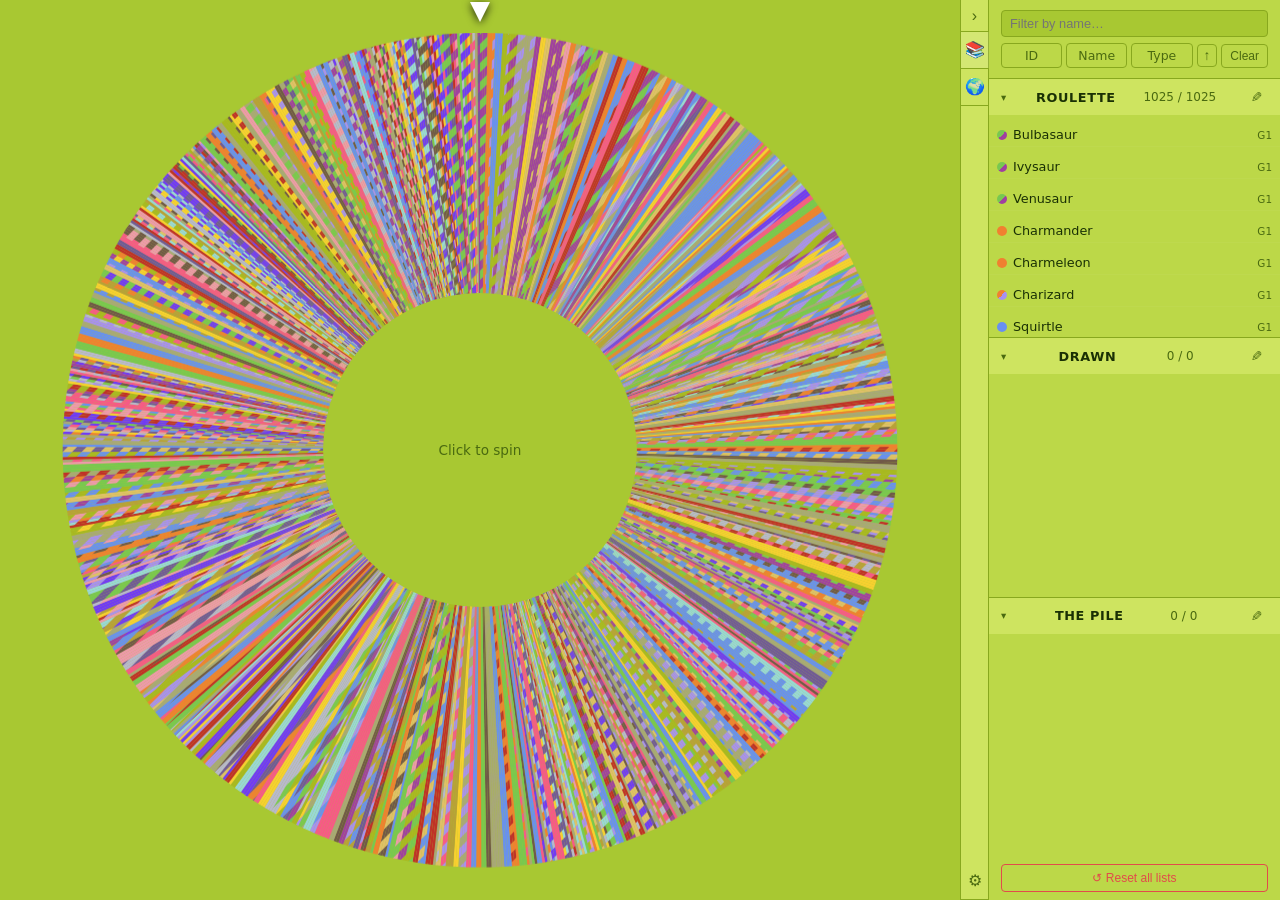
==== client/index.html @ 16318022 "online" ====
<!DOCTYPE html>
<html lang="en">
<head>
<meta charset="UTF-8">
<meta name="viewport" content="width=device-width, initial-scale=1.0">
<title>Poké Roulette</title>
<style>
*, *::before, *::after { box-sizing: border-box; margin: 0; padding: 0; }

:root {
  --sidebar-width: 320px;
  --bg: #a8c832;
  --surface: #bcd848;
  --surface2: #cee460;
  --text: #1a3004;
  --text-dim: #4a6a10;
  --border: #88a81e;
  --confirm: #27C76A;
  --return: #AAAAAA;
  --remove: #E24B4A;
}

body {
  font-family: system-ui, -apple-system, sans-serif;
  background: var(--bg);
  color: var(--text);
  display: flex;
  height: 100vh;
  overflow: hidden;
  min-width: 0;
}

/* ── MAIN AREA ── */
#main {
  flex: 1;
  display: flex;
  align-items: center;
  justify-content: center;
  position: relative;
  overflow: hidden;
}

/* ── SCREENS ── */
.screen {
  position: absolute;
  inset: 0;
  display: flex;
  flex-direction: column;
  align-items: center;
  justify-content: center;
  opacity: 0;
  pointer-events: none;
  transition: opacity 0.4s ease;
}
.screen.active {
  opacity: 1;
  pointer-events: all;
}
.screen.fast-transition {
  transition: opacity 0.25s ease;
}

/* ── ROULETTE SCREEN ── */
#roulette-screen { gap: clamp(6px, 1.5vmin, 14px); padding: 16px; }

#wheel-container {
  position: relative;
  flex: 1;
  min-height: 0;
  aspect-ratio: 1;
  max-width: 100%;
  width: auto;
  cursor: pointer;
  user-select: none;
}

#wheel-svg {
  width: 100%;
  height: 100%;
}

#wheel-center-text {
  position: absolute;
  top: 50%;
  left: 50%;
  transform: translate(-50%, -50%);
  text-align: center;
  pointer-events: none;
  width: 35%;
}

#wheel-center-text .pokemon-name {
  font-size: 1.1rem;
  font-weight: 700;
  line-height: 1.2;
  margin-bottom: 6px;
}

#wheel-center-text .spin-prompt {
  font-size: 0.85rem;
  color: var(--text-dim);
}

#pointer {
  position: absolute;
  top: -14px;
  left: 50%;
  transform: translateX(-50%);
  width: 0;
  height: 0;
  border-left: 10px solid transparent;
  border-right: 10px solid transparent;
  border-top: 20px solid #fff;
  filter: drop-shadow(0 2px 4px rgba(0,0,0,0.8));
  z-index: 10;
}

#empty-wheel-msg {
  text-align: center;
  color: var(--text-dim);
  font-size: 1rem;
  max-width: 300px;
  line-height: 1.5;
}

/* ── TYPE BADGES ── */
.card-meta {
  display: flex;
  align-items: center;
  gap: clamp(6px, 1.5vmin, 12px);
  flex-wrap: wrap;
  justify-content: center;
}

.type-badges {
  display: flex;
  gap: 6px;
  justify-content: center;
  flex-wrap: wrap;
}

.gen-label {
  font-size: clamp(0.7rem, 1.5vmin, 0.85rem);
  font-weight: 600;
  color: var(--text-dim);
  padding: 3px 10px;
  border: 1px solid var(--border);
  border-radius: 12px;
  white-space: nowrap;
  background: var(--bg);
}
.type-badge {
  padding: 3px 10px;
  border-radius: 12px;
  font-size: 0.75rem;
  font-weight: 600;
  color: #fff;
  text-shadow: 0 1px 2px rgba(0,0,0,0.4);
}

/* ── SILHOUETTE SCREEN ── */

.sprite-wrapper {
  position: relative;
  flex: 1;
  min-height: 0;
  aspect-ratio: 1;
  max-width: 100%;
  width: auto;
  display: flex;
  align-items: center;
  justify-content: center;
  border-radius: 8px;
}

.sprite-wrapper img {
  width: 100%;
  height: 100%;
  object-fit: contain;
}

.sprite-wrapper .question-mark {
  position: absolute;
  font-size: clamp(2rem, 20%, 6rem);
  font-weight: 900;
  color: rgba(255,255,255,0.15);
  pointer-events: none;
  text-shadow: 0 2px 8px rgba(0,0,0,0.5);
}

.sprite-wrapper .spinner {
  width: 48px;
  height: 48px;
  border: 4px solid var(--border);
  border-top-color: var(--text);
  border-radius: 50%;
  animation: spin 0.8s linear infinite;
}

@keyframes spin { to { transform: rotate(360deg); } }

/* hint floats inside the sprite as a subtle overlay */
#silhouette-hint {
  position: absolute;
  bottom: 8px;
  left: 0; right: 0;
  text-align: center;
  font-size: clamp(0.65rem, 1.5vmin, 0.85rem);
  color: rgba(255,255,255,0.35);
  pointer-events: none;
}

/* ghost elements occupy space without being visible */
.ghost {
  visibility: hidden;
  pointer-events: none;
  user-select: none;
}

/* ── DETAIL SCREEN ── */
/* both screens share identical layout so the sprite occupies the same space */
#silhouette-screen,
#detail-screen {
  gap: clamp(6px, 1.5vmin, 14px);
  padding: 16px;
}

#detail-name-row {
  display: flex;
  align-items: center;
  width: 100%;
}

#detail-name-row #detail-name {
  flex: 1;
  text-align: center;
}

#btn-close-detail,
#btn-bio {
  width: 28px;
  height: 28px;
  flex-shrink: 0;
  display: flex;
  align-items: center;
  justify-content: center;
  background: none;
  border: 1px solid var(--border);
  border-radius: 50%;
  color: var(--text-dim);
  font-size: 0.85rem;
  cursor: pointer;
  line-height: 1;
}
#btn-close-detail:hover,
#btn-bio:hover { color: var(--text); border-color: var(--text-dim); }
#btn-bio.active { border-color: var(--text-dim); color: var(--text); }

#detail-bio {
  display: none;
  flex-direction: column;
  gap: 6px;
  width: 100%;
  max-width: 320px;
  padding: 10px 12px;
  background: var(--surface2);
  border-radius: 8px;
  font-size: clamp(0.75rem, 1.8vmin, 0.85rem);
}
#detail-bio.visible { display: flex; }
#detail-bio .bio-row {
  display: flex;
  justify-content: space-between;
  gap: 12px;
}
#detail-bio .bio-label { color: var(--text-dim); }
#detail-bio .bio-value { font-weight: 600; text-align: right; }

#detail-dup-warning {
  font-size: 0.75rem;
  color: var(--remove);
  text-align: center;
}

/* ── DUPLICATE RESOLVER SCREEN ── */
#duplicate-screen {
  gap: clamp(6px, 1.5vmin, 14px);
  padding: 16px;
}

#dup-header {
  display: flex;
  align-items: center;
  width: 100%;
}
#dup-header #dup-title { flex: 1; text-align: center; }
#btn-close-dup {
  width: 28px; height: 28px; flex-shrink: 0;
  display: flex; align-items: center; justify-content: center;
  background: none; border: 1px solid var(--border); border-radius: 50%;
  color: var(--text-dim); font-size: 0.85rem; cursor: pointer; line-height: 1;
}
#btn-close-dup:hover { color: var(--text); border-color: var(--text-dim); }

#dup-columns {
  display: flex;
  gap: 10px;
  width: 100%;
  flex: 1;
  min-height: 0;
}

.dup-column {
  flex: 1;
  display: flex;
  flex-direction: column;
  background: var(--surface);
  border: 1px solid var(--border);
  border-radius: 8px;
  overflow: hidden;
  min-height: 0;
}

.dup-col-header {
  display: flex;
  align-items: center;
  justify-content: space-between;
  padding: 8px 10px;
  border-bottom: 1px solid var(--border);
  font-size: 0.8rem;
  font-weight: 600;
  flex-shrink: 0;
}

.dup-select-all {
  font-size: 0.7rem;
  padding: 2px 7px;
  background: none;
  border: 1px solid var(--border);
  border-radius: 4px;
  color: var(--text-dim);
  cursor: pointer;
}
.dup-select-all:hover { color: var(--text); border-color: var(--text-dim); }

.dup-col-body {
  flex: 1;
  overflow-y: auto;
  padding: 6px;
  display: flex;
  flex-direction: column;
  gap: 4px;
}

.dup-item {
  padding: 6px 8px;
  border-radius: 5px;
  border: 1px solid var(--border);
  font-size: 0.8rem;
  cursor: pointer;
  user-select: none;
  transition: opacity 0.15s;
}
.dup-item.selected { border-color: var(--confirm); background: rgba(39,199,106,0.12); }
.dup-item.dimmed { opacity: 0.3; }
.dup-col-gap {
  display: flex;
  align-items: center;
  justify-content: center;
  color: var(--text-dim);
  font-size: 0.75rem;
  font-style: italic;
  padding: 4px 0 8px;
}
.dup-group-label {
  font-size: 0.7rem;
  font-weight: 600;
  color: var(--text-dim);
  padding: 6px 2px 2px;
  border-top: 1px solid var(--border);
  margin-top: 4px;
}
.dup-group-label:first-child { border-top: none; margin-top: 0; }

.dex-entry {
  font-size: clamp(0.75rem, 1.8vmin, 0.9rem);
  color: var(--text-dim);
  text-align: center;
  font-style: italic;
  line-height: 1.5;
  padding: 0 8px;
  max-width: 360px;
}
.dex-entry.blurred {
  filter: blur(5px);
  cursor: pointer;
  user-select: none;
}

.pokemon-display-name {
  font-size: clamp(1rem, 4vmin, 2.2rem);
  font-weight: 800;
  letter-spacing: 0.02em;
  text-align: center;
  position: relative;
  z-index: 1;
}

.action-buttons {
  display: flex;
  gap: clamp(6px, 1.5vmin, 16px);
  margin-top: clamp(4px, 1vmin, 8px);
  flex-wrap: wrap;
  justify-content: center;
}

.action-btn {
  display: flex;
  align-items: center;
  gap: 6px;
  padding: clamp(6px, 1.5vmin, 12px) clamp(12px, 3vmin, 28px);
  border: none;
  border-radius: 8px;
  font-size: clamp(0.75rem, 2vmin, 1rem);
  font-weight: 600;
  cursor: pointer;
  color: #fff;
  transition: filter 0.15s, transform 0.1s;
}
.action-btn:hover { filter: brightness(1.15); transform: translateY(-1px); }
.action-btn:active { transform: translateY(0); }
.action-btn:disabled { opacity: 0.35; cursor: not-allowed; filter: none; transform: none; }
.btn-confirm { background: var(--confirm); }
.btn-return  { background: var(--return); }
.btn-remove  { background: var(--remove); }

/* ── SIDEBAR ── */
#sidebar {
  width: clamp(220px, 28vw, 320px);
  height: 100vh;
  background: var(--surface);
  border-left: 1px solid var(--border);
  display: flex;
  flex-direction: row;
  overflow: hidden;
  flex-shrink: 0;
  transition: width 0.25s ease;
}

#sidebar.collapsed { width: 28px; }

#sidebar-tabbar {
  width: 28px;
  flex-shrink: 0;
  display: flex;
  flex-direction: column;
  align-items: center;
  background: var(--surface2);
  border-right: 1px solid var(--border);
}

#sidebar-toggle {
  width: 28px;
  height: 32px;
  flex-shrink: 0;
  display: flex;
  align-items: center;
  justify-content: center;
  background: none;
  border: none;
  border-bottom: 1px solid var(--border);
  color: var(--text-dim);
  cursor: pointer;
  font-size: 1rem;
  line-height: 1;
  padding: 0;
}
#sidebar-toggle:hover { color: var(--text); background: rgba(255,255,255,0.05); }

.tab-btn {
  width: 28px;
  flex-shrink: 0;
  display: flex;
  align-items: center;
  justify-content: center;
  background: none;
  border: none;
  border-bottom: 1px solid var(--border);
  color: var(--text-dim);
  cursor: pointer;
  font-size: 1rem;
  line-height: 1;
  padding: 10px 0;
}
.tab-btn:hover { color: var(--text); background: rgba(255,255,255,0.05); }
.tab-btn.active { color: var(--text); background: rgba(255,255,255,0.12); }

#sidebar-content {
  flex: 1;
  display: flex;
  flex-direction: column;
  overflow: hidden;
  min-width: 0;
}

#view-lists {
  flex: 1;
  display: flex;
  flex-direction: column;
  overflow: hidden;
  min-width: 0;
}

#view-config {
  flex: 1;
  display: none;
  flex-direction: column;
  overflow-y: auto;
  scrollbar-width: thin;
  scrollbar-color: var(--border) transparent;
  padding: 12px;
  gap: 16px;
  min-width: 0;
}

/* ── ONLINE PANEL ── */
.online-section { display: flex; flex-direction: column; gap: 8px; }
.online-section-title { font-size: 0.75rem; font-weight: 700; letter-spacing: 0.05em; text-transform: uppercase; color: var(--text-dim); }
.online-tabs { display: flex; gap: 4px; margin-bottom: 4px; }
.online-tab { flex: 1; padding: 5px; background: var(--surface2); border: 1px solid var(--border); border-radius: 4px; color: var(--text-dim); cursor: pointer; font-size: 0.8rem; }
.online-tab.active { background: rgba(255,255,255,0.12); color: var(--text); }
.online-field { display: flex; flex-direction: column; gap: 4px; }
.online-label { font-size: 0.75rem; color: var(--text-dim); }
.online-input { width: 100%; padding: 6px 8px; background: var(--surface2); border: 1px solid var(--border); border-radius: 4px; color: var(--text); font-size: 0.85rem; }
.online-input:focus { outline: none; border-color: rgba(255,255,255,0.3); }
.online-btn { padding: 6px 10px; border-radius: 4px; border: none; cursor: pointer; font-size: 0.85rem; font-weight: 600; }
.online-btn-primary { background: var(--confirm); color: #000; }
.online-btn-primary:disabled { opacity: 0.4; cursor: not-allowed; }
.online-btn-danger { background: var(--remove); color: #fff; }
.online-btn-secondary { background: var(--surface2); color: var(--text); border: 1px solid var(--border); }
.online-error { color: var(--remove); font-size: 0.8rem; min-height: 1rem; }
.online-greeting { font-size: 0.85rem; color: var(--text-dim); }
.online-greeting b { color: var(--text); }
.online-divider { border: none; border-top: 1px solid var(--border); }
.online-room-header { display: flex; align-items: center; gap: 6px; }
.online-room-code { font-weight: 700; font-size: 0.9rem; letter-spacing: 0.05em; }
.online-conn-dot { width: 8px; height: 8px; border-radius: 50%; background: #888; flex-shrink: 0; }
.online-conn-dot.green { background: var(--confirm); }
.online-conn-dot.amber { background: #F8D030; }
.online-role-badge { font-size: 0.7rem; font-weight: 700; letter-spacing: 0.04em; text-transform: uppercase; padding: 1px 5px; border-radius: 3px; }
.role-host { background: #7038F8; color: #fff; }
.role-moderator { background: #6890F0; color: #fff; }
.role-guest { background: var(--surface2); color: var(--text-dim); border: 1px solid var(--border); }
.online-member-row { display: flex; align-items: center; gap: 6px; font-size: 0.82rem; padding: 3px 0; }
.online-member-name { flex: 1; }
.online-member-you { color: var(--text-dim); font-size: 0.75rem; }
.online-member-menu { position: relative; }
.online-member-menu-btn { padding: 1px 6px; background: var(--surface2); border: 1px solid var(--border); border-radius: 4px; color: var(--text-dim); cursor: pointer; font-size: 0.8rem; }
.online-member-menu-btn:hover { color: var(--text); }
.online-dropdown { position: absolute; right: 0; top: 100%; background: var(--surface); border: 1px solid var(--border); border-radius: 4px; z-index: 100; min-width: 110px; box-shadow: 0 4px 12px rgba(0,0,0,0.4); }
.online-dropdown-item { display: block; width: 100%; padding: 6px 10px; font-size: 0.82rem; text-align: left; background: none; border: none; color: var(--text); cursor: pointer; }
.online-dropdown-item:hover { background: rgba(255,255,255,0.08); }
.online-copy-btn { padding: 2px 6px; background: var(--surface2); border: 1px solid var(--border); border-radius: 4px; color: var(--text-dim); cursor: pointer; font-size: 0.75rem; }
.online-copy-btn:hover { color: var(--text); }
.online-link-btn { background: none; border: none; color: var(--text-dim); cursor: pointer; font-size: 0.8rem; text-decoration: underline; padding: 0; }
.online-link-btn:hover { color: var(--text); }
.online-modal-overlay { position: fixed; inset: 0; background: rgba(0,0,0,0.6); z-index: 200; display: flex; align-items: center; justify-content: center; }
.online-modal { background: var(--surface); border: 1px solid var(--border); border-radius: 8px; padding: 20px; width: 280px; display: flex; flex-direction: column; gap: 12px; }
.online-modal-title { font-weight: 700; font-size: 0.9rem; }
.online-notification { position: fixed; bottom: 16px; left: 50%; transform: translateX(-50%); background: var(--surface2); border: 1px solid var(--border); border-radius: 6px; padding: 8px 16px; font-size: 0.85rem; z-index: 300; animation: notif-fade 3s forwards; pointer-events: none; }
@keyframes notif-fade { 0%,70%{opacity:1} 100%{opacity:0} }

#room-indicator {
  flex-shrink: 0;
  display: flex;
  align-items: center;
  gap: 6px;
  padding: 5px 10px;
  background: var(--surface2);
  border-bottom: 1px solid var(--border);
  font-size: 0.78rem;
  color: var(--text-dim);
}
#room-indicator .room-ind-code { font-weight: 700; color: var(--text); letter-spacing: 0.04em; }
#room-indicator .room-ind-role { margin-left: auto; }

/* ── THEME ── */
#theme-presets { display: flex; flex-wrap: wrap; gap: 6px; margin-bottom: 10px; }
.theme-swatch {
  flex: 1 1 calc(33% - 6px);
  min-width: 55px;
  padding: 5px 4px;
  border: 2px solid var(--border);
  border-radius: 6px;
  cursor: pointer;
  font-size: 0.7rem;
  font-weight: 600;
  color: var(--text);
}
.theme-swatch:hover { filter: brightness(1.25); }
#theme-pickers { display: flex; flex-direction: column; gap: 6px; }
.color-picker-row { display: flex; align-items: center; gap: 6px; }
.color-picker-label { flex: 1; font-size: 0.78rem; color: var(--text-dim); }
.color-picker-swatch {
  width: 26px; height: 26px; flex-shrink: 0;
  border: 1px solid var(--border); border-radius: 4px;
  cursor: pointer;
}
.color-picker-hex { width: 76px; flex-shrink: 0; font-size: 0.78rem; font-family: monospace; }

/* ── CUSTOM COLOR PICKER ── */
.cp-popup {
  position: fixed; z-index: 9999;
  width: 210px;
  background: var(--surface); border: 1px solid var(--border);
  border-radius: 8px; padding: 12px;
  box-shadow: 0 6px 24px rgba(0,0,0,0.6);
  display: flex; flex-direction: column; gap: 10px;
}
.cp-preview {
  height: 28px; border-radius: 4px;
  border: 1px solid var(--border);
}
.cp-row { display: flex; flex-direction: column; gap: 3px; }
.cp-row label { font-size: 0.7rem; color: var(--text-dim); display: flex; justify-content: space-between; }
.cp-slider {
  -webkit-appearance: none; appearance: none;
  width: 100%; height: 10px; border-radius: 5px;
  outline: none; cursor: pointer; border: 1px solid var(--border);
}
.cp-slider::-webkit-slider-thumb {
  -webkit-appearance: none; width: 16px; height: 16px;
  border-radius: 50%; background: #fff;
  border: 2px solid rgba(0,0,0,0.4); cursor: pointer;
}
.cp-slider::-moz-range-thumb {
  width: 16px; height: 16px; border-radius: 50%;
  background: #fff; border: 2px solid rgba(0,0,0,0.4); cursor: pointer;
}
.cp-hex-row { display: flex; gap: 6px; align-items: center; }
.cp-hex-row input { flex: 1; font-family: monospace; font-size: 0.78rem; }

/* ── CONFIG PANEL ── */
.config-section { display: flex; flex-direction: column; gap: 8px; }

.config-section-title {
  font-size: 0.75rem;
  font-weight: 700;
  letter-spacing: 0.05em;
  text-transform: uppercase;
  color: var(--text-dim);
  padding-bottom: 6px;
  border-bottom: 1px solid var(--border);
}

.hint-row { display: flex; flex-direction: column; gap: 6px; padding: 4px 0; }
.hint-row-label { font-size: 0.88rem; font-weight: 600; }
.hint-options { display: flex; gap: 4px; }

.hint-radio-label {
  flex: 1;
  display: flex;
  align-items: center;
  justify-content: center;
  padding: 5px 6px;
  border: 1px solid var(--border);
  border-radius: 4px;
  font-size: 0.78rem;
  cursor: pointer;
  color: var(--text-dim);
}
.hint-radio-label.selected { background: var(--surface2); border-color: var(--text-dim); color: var(--text); }
.hint-radio-label { border-style: dashed; }
.hint-radio-label.default { border-style: solid; }
.hint-radio-label input { display: none; }

#gen-checkboxes { display: flex; flex-wrap: wrap; gap: 6px; }

.gen-check-label {
  display: flex;
  align-items: center;
  justify-content: center;
  padding: 4px 10px;
  border: 1px solid var(--border);
  border-radius: 4px;
  font-size: 0.8rem;
  cursor: pointer;
  color: var(--text-dim);
}
.gen-check-label.selected { background: var(--surface2); border-color: var(--text-dim); color: var(--text); }
.gen-check-label input { display: none; }

#import-export-area {
  width: 100%;
  height: 90px;
  background: var(--bg);
  border: 1px solid var(--border);
  border-radius: 4px;
  color: var(--text);
  font-size: 0.72rem;
  font-family: monospace;
  padding: 8px;
  resize: vertical;
  outline: none;
  line-height: 1.5;
}

.config-btn-row { display: flex; gap: 8px; }

.config-btn {
  flex: 1;
  padding: 6px 10px;
  border: 1px solid var(--border);
  border-radius: 4px;
  background: var(--surface2);
  color: var(--text);
  font-size: 0.78rem;
  cursor: pointer;
}
.config-btn:hover { background: rgba(255,255,255,0.08); }

/* ── HINT REVEAL BUTTON ── */
.hint-reveal-btn {
  padding: 5px 14px;
  border: 1px solid var(--border);
  border-radius: 12px;
  background: var(--surface2);
  color: var(--text-dim);
  font-size: 0.9rem;
  font-weight: 600;
  cursor: pointer;
}
.hint-reveal-btn:hover { color: var(--text); border-color: var(--text-dim); }

/* ── SILHOUETTE HINTS LARGER + ABOVE GLOW ── */
#silhouette-screen .type-badge, #detail-screen .type-badge { font-size: 0.9rem; padding: 5px 14px; }
#silhouette-screen .gen-label,  #detail-screen .gen-label  { font-size: 0.9rem; padding: 5px 14px; }

#filter-bar {
  padding: 10px 12px;
  border-bottom: 1px solid var(--border);
  display: flex;
  flex-direction: column;
  gap: 6px;
  flex-shrink: 0;
}

#filter-bar input[type="text"] {
  width: 100%;
  padding: 5px 8px;
  background: var(--bg);
  border: 1px solid var(--border);
  border-radius: 4px;
  color: var(--text);
  font-size: 0.8rem;
}

#filter-row2 {
  display: flex;
  gap: 4px;
  align-items: center;
}

.sort-radio-label {
  flex: 1;
  display: flex;
  align-items: center;
  justify-content: center;
  padding: 4px 4px;
  border: 1px solid var(--border);
  border-radius: 4px;
  font-size: 0.78rem;
  cursor: pointer;
  color: var(--text-dim);
}
.sort-radio-label.selected { background: var(--surface2); border-color: var(--text-dim); color: var(--text); }
.sort-radio-label input { display: none; }

#sort-dir {
  padding: 4px 6px;
  background: none;
  border: 1px solid var(--border);
  border-radius: 4px;
  color: var(--text-dim);
  font-size: 0.85rem;
  cursor: pointer;
  line-height: 1;
  transition: transform 0.15s;
  flex-shrink: 0;
}
#sort-dir:hover { color: var(--text); border-color: var(--text-dim); }
#sort-dir.desc { transform: scaleY(-1); }

#filter-clear {
  padding: 4px 8px;
  background: none;
  border: 1px solid var(--border);
  border-radius: 4px;
  color: var(--text-dim);
  font-size: 0.75rem;
  cursor: pointer;
  white-space: nowrap;
}
#filter-clear:hover { color: var(--text); border-color: var(--text-dim); }

.lists-container {
  flex: 1;
  display: flex;
  flex-direction: column;
  overflow: hidden;
}

.list-panel {
  flex: 1;
  display: flex;
  flex-direction: column;
  border-bottom: 1px solid var(--border);
  min-height: 0;
}
.list-panel:last-child { border-bottom: none; }

.list-header {
  padding: 8px 12px;
  display: flex;
  align-items: center;
  justify-content: space-between;
  background: var(--surface2);
  flex-shrink: 0;
  user-select: none;
  cursor: pointer;
}

.list-panel.collapsed .list-body { display: none; }
.list-panel.collapsed { flex: 0 0 auto; }
.list-panel.collapsed .list-collapse-arrow { transform: rotate(-90deg); }

.list-title {
  font-size: 0.8rem;
  font-weight: 700;
  letter-spacing: 0.05em;
  text-transform: uppercase;
}

.list-count {
  font-size: 0.75rem;
  color: var(--text-dim);
}

.edit-btn {
  background: none;
  border: none;
  color: var(--text-dim);
  cursor: pointer;
  padding: 2px 6px;
  font-size: 0.9rem;
  border-radius: 3px;
}
.edit-btn.is-pen .pen-icon { display: inline-block; transform: rotate(135deg); }
.edit-btn:hover { color: var(--text); background: rgba(255,255,255,0.05); }
.edit-btn:disabled { opacity: 0.3; cursor: not-allowed; }
.edit-btn[title] { position: relative; }

.list-collapse-arrow {
  font-size: 0.65rem;
  color: var(--text-dim);
  margin-right: 2px;
  flex-shrink: 0;
  display: inline-block;
  line-height: 1;
}

.list-body {
  flex: 1;
  overflow-y: auto;
  scrollbar-width: thin;
  scrollbar-color: var(--border) transparent;
}

.list-body::-webkit-scrollbar { width: 6px; }
.list-body::-webkit-scrollbar-track { background: transparent; }
.list-body::-webkit-scrollbar-thumb { background: var(--border); border-radius: 3px; }

.list-textarea {
  width: 100%;
  height: 100%;
  background: var(--bg);
  border: none;
  color: var(--text);
  font-size: 0.8rem;
  font-family: monospace;
  padding: 8px;
  resize: none;
  outline: none;
  line-height: 1.6;
}

/* ── LIST ENTRIES ── */
.entry-row {
  display: flex;
  align-items: center;
  gap: 6px;
  padding: 4px 8px;
  font-size: 0.8rem;
  border-bottom: 1px solid rgba(255,255,255,0.03);
  cursor: default;
}
.entry-row:hover { background: rgba(255,255,255,0.04); }
.entry-row.dragging { opacity: 0.4; }
.entry-row.drag-over { border-top: 2px solid var(--confirm); }

.entry-row[draggable="true"] { cursor: grab; }
.entry-row[draggable="true"]:active { cursor: grabbing; }

.entry-row.unknown { background: rgba(255, 200, 0, 0.12); }
.entry-row.duplicate { background: rgba(226, 75, 74, 0.15); }
.entry-row.active { background: rgba(255,255,255,0.08); }

.type-dot {
  width: 10px;
  height: 10px;
  border-radius: 50%;
  flex-shrink: 0;
  overflow: hidden;
  display: flex;
}
.type-dot.split {
  background: linear-gradient(135deg, var(--c1) 50%, var(--c2) 50%);
}

.entry-name { flex: 1; overflow: hidden; text-overflow: ellipsis; white-space: nowrap; }
.entry-gen { font-size: 0.65rem; color: var(--text-dim); flex-shrink: 0; }
.entry-error { font-size: 0.65rem; color: #ffc107; margin-left: auto; flex-shrink: 0; }
.entry-dup-error { font-size: 0.65rem; color: var(--remove); margin-left: auto; flex-shrink: 0; }

/* ── DROP ZONES ── */
.drop-zone {
  min-height: 8px;
  transition: background 0.1s;
}
.drop-zone.drag-active { background: rgba(39, 199, 106, 0.2); min-height: 20px; }

/* ── RESET BUTTON ── */
#reset-btn {
  margin: 8px 12px;
  padding: 6px 12px;
  background: none;
  border: 1px solid var(--remove);
  border-radius: 4px;
  color: var(--remove);
  font-size: 0.75rem;
  cursor: pointer;
  flex-shrink: 0;
}
#reset-btn:hover { background: rgba(226,75,74,0.1); }
#reset-btn:disabled { opacity: 0.3; cursor: not-allowed; }

/* ── REDUCED MOTION ── */
@keyframes idle-spin {
  from { transform: rotate(0deg); }
  to   { transform: rotate(360deg); }
}
#wheel-group {
  transform-box: fill-box;
  transform-origin: center;
  will-change: transform;
}
#wheel-group.idle-spinning {
  animation: idle-spin 60s linear infinite;
}

@media (prefers-reduced-motion: reduce) {
  .screen { transition: none !important; }
  .action-btn { transition: none !important; }
  #sidebar { transition: none !important; }
  * { animation-duration: 0.001ms !important; }
}
</style>
</head>
<body>

<div id="main">
  <!-- Roulette Screen -->
  <div id="roulette-screen" class="screen active">
    <div id="wheel-container">
      <div id="pointer"></div>
      <svg id="wheel-svg" viewBox="-260 -260 520 520" xmlns="http://www.w3.org/2000/svg">
        <defs id="wheel-defs"></defs>
        <g id="wheel-group"></g>
        <circle id="wheel-hole" cx="0" cy="0" r="94" fill="var(--bg)"/>
      </svg>
      <div id="wheel-center-text"></div>
    </div>
    <div id="empty-wheel-msg" style="display:none">
      No Pokémon in the roulette list.<br>Add some to get started.
    </div>
  </div>

  <!-- Silhouette Screen -->
  <div id="silhouette-screen" class="screen">
    <div id="silhouette-name-area" class="pokemon-display-name"></div>
    <div class="sprite-wrapper" id="silhouette-wrapper">
      <div class="spinner" id="silhouette-spinner"></div>
    </div>
    <div class="card-meta">
      <span id="silhouette-gen" class="gen-label"></span>
      <div id="silhouette-types" class="type-badges"></div>
    </div>
    <div id="silhouette-dex"></div>
    <div class="action-buttons">
      <button class="action-btn btn-return" id="btn-reveal-all">Reveal all</button>
    </div>
  </div>

  <!-- Detail Screen -->
  <div id="detail-screen" class="screen">
    <div id="detail-name-row">
      <button id="btn-bio" title="Biology">📖</button>
      <div id="detail-name" class="pokemon-display-name"></div>
      <button id="btn-close-detail" title="Return to roulette">✕</button>
    </div>
    <div class="sprite-wrapper" id="detail-wrapper">
      <img id="detail-img" src="" alt="">
    </div>
    <div id="detail-bio"></div>
    <div class="card-meta">
      <span id="detail-gen" class="gen-label"></span>
      <div id="detail-types" class="type-badges"></div>
    </div>
    <div id="detail-dex"></div>
    <div class="action-buttons">
      <button class="action-btn btn-remove"  id="btn-remove"  title="Move to The Pile">To The Pile!</button>
      <button class="action-btn btn-confirm" id="btn-confirm" title="Move to Drawn">Drawn!</button>
    </div>
    <div id="detail-dup-warning" style="display:none"></div>
  </div>

  <!-- Duplicate Resolver Screen -->
  <div id="duplicate-screen" class="screen">
    <div id="dup-header">
      <div style="width:28px;flex-shrink:0"></div>
      <div id="dup-title" class="pokemon-display-name"></div>
      <button id="btn-close-dup" title="Return to roulette">✕</button>
    </div>
    <div id="dup-columns">
      <div class="dup-column" id="dup-col-pool">
        <div class="dup-col-header">
          <span>Roulette</span>
          <button class="dup-select-all" data-list="pool">Select All</button>
        </div>
        <div class="dup-col-body" id="dup-body-pool"></div>
      </div>
      <div class="dup-column" id="dup-col-done">
        <div class="dup-col-header">
          <span>Drawn</span>
          <button class="dup-select-all" data-list="done">Select All</button>
        </div>
        <div class="dup-col-body" id="dup-body-done"></div>
      </div>
      <div class="dup-column" id="dup-col-todo">
        <div class="dup-col-header">
          <span>The Pile</span>
          <button class="dup-select-all" data-list="todo">Select All</button>
        </div>
        <div class="dup-col-body" id="dup-body-todo"></div>
      </div>
    </div>
    <button id="btn-resolve" class="action-btn btn-confirm">Resolve</button>
  </div>
</div>

<!-- Sidebar -->
<aside id="sidebar">
  <div id="sidebar-tabbar">
    <button id="sidebar-toggle" title="Collapse sidebar">›</button>
    <button class="tab-btn active" id="tab-lists" title="Lists">📚</button>
    <button class="tab-btn" id="tab-online" title="Online">🌍</button>
    <div style="flex:1"></div>
    <button class="tab-btn" id="tab-config" title="Config">⚙</button>
  </div>
  <div id="sidebar-content">

  <!-- Lists view -->
  <div id="view-lists">
  <div id="room-indicator" style="display:none"></div>
  <div id="filter-bar">
    <input type="text" id="filter-name" placeholder="Filter by name…">
    <div id="filter-row2">
      <label class="sort-radio-label"><input type="radio" name="sort-order" value="id"> ID</label>
      <label class="sort-radio-label"><input type="radio" name="sort-order" value="name"> Name</label>
      <label class="sort-radio-label"><input type="radio" name="sort-order" value="type"> Type</label>
      <button id="sort-dir" title="Toggle sort direction">↑</button>
      <button id="filter-clear">Clear</button>
    </div>
  </div>

  <div class="lists-container">
    <div class="list-panel" id="panel-pool" data-list="pool">
      <div class="list-header" id="header-pool">
        <span class="list-collapse-arrow">▾</span>
        <span class="list-title">Roulette</span>
        <span class="list-count" id="count-pool">0 / 0</span>
        <button class="edit-btn is-pen" id="edit-pool" title="Edit list"><span class="pen-icon">✏</span></button>
      </div>
      <div class="list-body" id="body-pool"></div>
    </div>
    <div class="list-panel" id="panel-done" data-list="done">
      <div class="list-header" id="header-done">
        <span class="list-collapse-arrow">▾</span>
        <span class="list-title">Drawn</span>
        <span class="list-count" id="count-done">0 / 0</span>
        <button class="edit-btn is-pen" id="edit-done" title="Edit list"><span class="pen-icon">✏</span></button>
      </div>
      <div class="list-body" id="body-done"></div>
    </div>
    <div class="list-panel" id="panel-todo" data-list="todo">
      <div class="list-header" id="header-todo">
        <span class="list-collapse-arrow">▾</span>
        <span class="list-title">The Pile</span>
        <span class="list-count" id="count-todo">0 / 0</span>
        <button class="edit-btn is-pen" id="edit-todo" title="Edit list"><span class="pen-icon">✏</span></button>
      </div>
      <div class="list-body" id="body-todo"></div>
    </div>
  </div>

  <button id="reset-btn">↺ Reset all lists</button>
  </div><!-- #view-lists -->

  <!-- Config view -->
  <div id="view-config">
    <div class="config-section">
      <div class="config-section-title">Hints</div>
      <div class="hint-row">
        <div class="hint-row-label">Name</div>
        <div class="hint-options">
          <label class="hint-radio-label default"><input type="radio" name="hint-name" value="hidden"> Hidden</label>
          <label class="hint-radio-label"><input type="radio" name="hint-name" value="disabled"> Disabled</label>
        </div>
      </div>
      <div class="hint-row">
        <div class="hint-row-label">Sprite</div>
        <div class="hint-options">
          <label class="hint-radio-label default"><input type="radio" name="hint-sprite" value="hidden"> Hidden</label>
          <label class="hint-radio-label"><input type="radio" name="hint-sprite" value="visible"> Visible</label>
        </div>
      </div>
      <div class="hint-row">
        <div class="hint-row-label">Types</div>
        <div class="hint-options">
          <label class="hint-radio-label"><input type="radio" name="hint-types" value="visible"> Visible</label>
          <label class="hint-radio-label default"><input type="radio" name="hint-types" value="hidden"> Hidden</label>
          <label class="hint-radio-label"><input type="radio" name="hint-types" value="disabled"> Disabled</label>
        </div>
      </div>
      <div class="hint-row">
        <div class="hint-row-label">Generation</div>
        <div class="hint-options">
          <label class="hint-radio-label"><input type="radio" name="hint-gen" value="visible"> Visible</label>
          <label class="hint-radio-label default"><input type="radio" name="hint-gen" value="hidden"> Hidden</label>
          <label class="hint-radio-label"><input type="radio" name="hint-gen" value="disabled"> Disabled</label>
        </div>
      </div>
      <div class="hint-row">
        <div class="hint-row-label">Pokédex</div>
        <div class="hint-options">
          <label class="hint-radio-label"><input type="radio" name="hint-dex" value="visible"> Visible</label>
          <label class="hint-radio-label default"><input type="radio" name="hint-dex" value="hidden"> Hidden</label>
          <label class="hint-radio-label"><input type="radio" name="hint-dex" value="disabled"> Disabled</label>
        </div>
      </div>
    </div>
    <div class="config-section">
      <div class="config-section-title">Generations</div>
      <div id="gen-checkboxes"></div>
    </div>
    <div class="config-section">
      <div class="config-section-title">Theme</div>
      <div id="theme-presets"></div>
      <div id="theme-pickers"></div>
    </div>
    <div class="config-section">
      <div class="config-section-title">Import / Export</div>
      <textarea id="import-export-area" placeholder="Paste exported data here to import…" spellcheck="false"></textarea>
      <div class="config-btn-row">
        <button class="config-btn" id="btn-export">Export</button>
        <button class="config-btn" id="btn-import">Import</button>
      </div>
    </div>
  </div><!-- #view-config -->

  <!-- Online view -->
  <div id="view-online" style="display:none;flex:1;flex-direction:column;overflow-y:auto;scrollbar-width:thin;scrollbar-color:var(--border) transparent;padding:12px;gap:12px;min-width:0;"></div>

  </div><!-- #sidebar-content -->
</aside>

<script>
'use strict';

// ── TYPE COLORS ──
const TYPE_COLORS = {
  Normal:   '#A8A878', Fire:     '#F08030', Water:    '#6890F0',
  Electric: '#F8D030', Grass:    '#78C850', Ice:      '#98D8D8',
  Fighting: '#C03028', Poison:   '#A040A0', Ground:   '#E0C068',
  Flying:   '#A890F0', Psychic:  '#F85888', Bug:      '#A8B820',
  Rock:     '#B8A038', Ghost:    '#705898', Dragon:   '#7038F8',
  Dark:     '#705848', Steel:    '#B8B8D0', Fairy:    '#EE99AC',
};

const STORAGE_KEY = 'pokeroulette_lists';
const SIDEBAR_KEY = 'pokeroulette_sidebar_collapsed';
const COLLAPSE_KEY = 'pokeroulette_panels_collapsed';
const CONFIG_KEY   = 'pokeroulette_config';
const REDUCED_MOTION = window.matchMedia('(prefers-reduced-motion: reduce)').matches;

// ── STATE ──
let allPokemon = [];           // full list from pokemon.json
let pokemonByName = new Map(); // normalized name -> pokemon obj
let lists = { pool: [], done: [], todo: [] }; // arrays of raw strings
let validatedEntries = { pool: [], done: [], todo: [] }; // [{raw, status, pokemon}]

let currentScreen = 'roulette'; // 'roulette' | 'silhouette' | 'detail' | 'duplicate'
let selectedPokemon = null;
let selectedPokemonIsDuplicate = false;
let detailOpenedFromList = false;
let duplicatePokemon = null;
let duplicateSelected = new Set(); // keys: "listName:rawIndex"
let revealState = { name: false, types: false, gen: false };
let editMode = { pool: false, done: false, todo: false };
let editModeFilteredOut = { pool: [], done: [], todo: [] };
let sidebarCollapsed = false;
let panelCollapsed = { pool: false, done: false, todo: false };
let currentTab = 'lists';
const PRESETS = [
  { label: 'Swamp',   bg: '#a8c832', surface: '#bcd848', surface2: '#cee460', text: '#1a3004', textDim: '#4a6a10', border: '#88a81e' },
  { label: 'Forest',  bg: '#0d1f0f', surface: '#122914', surface2: '#1a3d1d', text: '#e0ede0', textDim: '#7a9e7a', border: '#254d28' },
  { label: 'Ocean',   bg: '#1a1a2e', surface: '#16213e', surface2: '#0f3460', text: '#e0e0e0', textDim: '#888888', border: '#2a2a4a' },
  { label: 'Dusk',    bg: '#13101f', surface: '#1c1530', surface2: '#2e1f52', text: '#e8e0f0', textDim: '#9080b0', border: '#3a2a5a' },
  { label: 'Ember',   bg: '#1f0d0d', surface: '#2a1010', surface2: '#3d1515', text: '#f0e0e0', textDim: '#a07070', border: '#5a2020' },
  { label: 'Slate',   bg: '#111318', surface: '#181c22', surface2: '#232830', text: '#dde2e8', textDim: '#7a8592', border: '#2e3540' },
];

const DEFAULT_COLORS = PRESETS[0];

let config = {
  hints: { name: 'hidden', sprite: 'hidden', types: 'hidden', gen: 'hidden', dex: 'hidden' },
  gens: null,
  colors: { ...DEFAULT_COLORS },
};

function applyColors(c) {
  const s = document.documentElement.style;
  s.setProperty('--bg',       c.bg);
  s.setProperty('--surface',  c.surface);
  s.setProperty('--surface2', c.surface2);
  s.setProperty('--text',     c.text);
  s.setProperty('--text-dim', c.textDim);
  s.setProperty('--border',   c.border);
}

// Wheel animation
let wheelAngle = 0;       // current rotation in radians
let wheelVelocity = 0;    // rad/s
let spinState = 'idle';   // 'idle' | 'spinning' | 'settled'
let winner = null;
let animFrame = null;
let lastTimestamp = null;
let settleTimeout = null;

// ── FILTER / SORT STATE ──
let filters = { name: '' };
let sortOrder = 'none';
let sortAsc = true;
let animateNextRender = false;
const pokedexCache = new Map();
const bioCache = new Map();

// ── ONLINE / AUTH STATE ──
const API_BASE = '/api/v1';
let authToken = localStorage.getItem('pokeroulette_auth_token') || null;
let authUsername = localStorage.getItem('pokeroulette_auth_user') || null;
let currentRoom = null;
const ROOM_CODE_KEY = 'pokeroulette_room_code';
let pendingRoomCode = window.location.hash.replace(/^#/, '').trim() || null;
let sseSource = null;
let sseConnected = false;

// ── INIT ──
async function init() {
  try {
    const res = await fetch('pokemon.json');
    allPokemon = await res.json();
  } catch (e) {
    document.getElementById('main').innerHTML =
      '<p style="color:#E24B4A;text-align:center">Failed to load pokemon.json.<br>Run build-pokemon-json.js first.</p>';
    return;
  }

  // Build lookup map with normalized names
  for (const p of allPokemon) {
    pokemonByName.set(normalizeName(p.name), p);
  }

  loadSidebarState();
  loadPanelCollapseState();
  loadConfig();
  loadLists();
  validateAll();
  renderSidebar();
  buildConfigPanel();
  buildWheel();
  startIdleSpin();
  bindEvents();

  if (authToken) {
    // Hash takes priority over saved room (shared link scenario)
    const roomCode = pendingRoomCode || localStorage.getItem(ROOM_CODE_KEY);
    pendingRoomCode = null;
    if (roomCode) connectToRoom(roomCode).catch(() => setRoom(null));
  }
}

// ── PERSISTENCE ──
function loadLists() {
  const raw = localStorage.getItem(STORAGE_KEY);
  if (raw) {
    try {
      lists = JSON.parse(raw);
      lists.pool = lists.pool || [];
      lists.done = lists.done || [];
      lists.todo = lists.todo || [];
      return;
    } catch(e) {}
  }
  // First load: seed from pokemon.json
  lists = {
    pool:  allPokemon.map(p => p.name),
    done: [],
    todo: [],
  };
  saveLists();
}

function saveLists() {
  localStorage.setItem(STORAGE_KEY, JSON.stringify(lists));
  if (currentRoom) {
    apiRequest('PUT', `/rooms/${currentRoom.code}/lists`, { lists });
  }
}

// ── SIDEBAR COLLAPSE ──
function loadSidebarState() {
  sidebarCollapsed = localStorage.getItem(SIDEBAR_KEY) === 'true';
  applySidebarState();
}

function applySidebarState() {
  const sidebar = document.getElementById('sidebar');
  const btn = document.getElementById('sidebar-toggle');
  if (sidebarCollapsed) {
    sidebar.classList.add('collapsed');
    btn.textContent = '‹';
    btn.title = 'Expand sidebar';
  } else {
    sidebar.classList.remove('collapsed');
    btn.textContent = '›';
    btn.title = 'Collapse sidebar';
  }
}

function toggleSidebar() {
  sidebarCollapsed = !sidebarCollapsed;
  localStorage.setItem(SIDEBAR_KEY, sidebarCollapsed);
  applySidebarState();
}

// ── PANEL COLLAPSE ──
function loadPanelCollapseState() {
  try {
    const raw = localStorage.getItem(COLLAPSE_KEY);
    if (raw) Object.assign(panelCollapsed, JSON.parse(raw));
  } catch(e) {}
  for (const listName of ['pool', 'done', 'todo']) {
    applyPanelCollapse(listName);
  }
}

function applyPanelCollapse(listName) {
  document.getElementById(`panel-${listName}`)
    .classList.toggle('collapsed', panelCollapsed[listName]);
}

function togglePanelCollapse(listName) {
  if (editMode[listName]) return;
  panelCollapsed[listName] = !panelCollapsed[listName];
  applyPanelCollapse(listName);
  localStorage.setItem(COLLAPSE_KEY, JSON.stringify(panelCollapsed));
}

// ── CONFIG ──
function loadConfig() {
  try {
    const raw = localStorage.getItem(CONFIG_KEY);
    if (raw) {
      const saved = JSON.parse(raw);
      if (saved.hints)  config.hints  = { ...config.hints, ...saved.hints };
      if (saved.gens !== undefined) config.gens = saved.gens;
      if (saved.colors) config.colors = { ...DEFAULT_COLORS, ...saved.colors };
    }
  } catch(e) {}
  applyColors(config.colors);
}

function saveConfig() {
  localStorage.setItem(CONFIG_KEY, JSON.stringify(config));
}

function buildConfigPanel() {
  const allGens = [...new Set(allPokemon.map(p => p.gen))].sort((a, b) => a - b);

  if (config.gens === null) {
    config.gens = allGens;
    saveConfig();
  }

  // Gen checkboxes
  const container = document.getElementById('gen-checkboxes');
  container.innerHTML = '';
  for (const gen of allGens) {
    const label = document.createElement('label');
    label.className = 'gen-check-label' + (config.gens.includes(gen) ? ' selected' : '');
    const cb = document.createElement('input');
    cb.type = 'checkbox';
    cb.value = gen;
    cb.checked = config.gens.includes(gen);
    cb.addEventListener('change', () => {
      if (cb.checked) {
        if (!config.gens.includes(gen)) config.gens.push(gen);
      } else {
        config.gens = config.gens.filter(g => g !== gen);
      }
      label.classList.toggle('selected', cb.checked);
      saveConfig();
    });
    label.appendChild(cb);
    label.appendChild(document.createTextNode(`Gen ${gen}`));
    container.appendChild(label);
  }

  // Hint radio selected states
  for (const key of ['name', 'sprite', 'types', 'gen', 'dex']) {
    document.querySelectorAll(`input[name="hint-${key}"]`).forEach(radio => {
      const isSelected = radio.value === config.hints[key];
      radio.checked = isSelected;
      radio.closest('.hint-radio-label').classList.toggle('selected', isSelected);
    });
  }

  // Theme presets
  const presetsEl = document.getElementById('theme-presets');
  presetsEl.innerHTML = '';
  for (const p of PRESETS) {
    const btn = document.createElement('button');
    btn.className = 'theme-swatch';
    btn.title = p.label;
    btn.style.background = `linear-gradient(135deg, ${p.surface2} 50%, ${p.bg} 50%)`;
    btn.style.borderColor = p.border;
    btn.textContent = p.label;
    btn.addEventListener('click', () => {
      config.colors = { ...p };
      saveConfig();
      applyColors(config.colors);
      buildConfigPanel();
    });
    presetsEl.appendChild(btn);
  }

  // Color pickers
  const COLOR_FIELDS = [
    { key: 'bg',       label: 'Background' },
    { key: 'surface',  label: 'Surface' },
    { key: 'surface2', label: 'Surface 2' },
    { key: 'text',     label: 'Text' },
    { key: 'textDim',  label: 'Text dim' },
    { key: 'border',   label: 'Border' },
  ];
  const pickersEl = document.getElementById('theme-pickers');
  pickersEl.innerHTML = '';
  for (const { key, label } of COLOR_FIELDS) {
    const row = document.createElement('div');
    row.className = 'color-picker-row';

    const lbl = document.createElement('span');
    lbl.className = 'color-picker-label';
    lbl.textContent = label;

    const swatch = document.createElement('button');
    swatch.className = 'color-picker-swatch';
    swatch.style.background = config.colors[key];
    swatch.title = 'Pick colour';

    const hex = document.createElement('input');
    hex.type = 'text';
    hex.className = 'color-picker-hex online-input';
    hex.value = config.colors[key];
    hex.maxLength = 7;
    hex.spellcheck = false;

    const update = (val) => {
      config.colors[key] = val;
      swatch.style.background = val;
      hex.value = val;
      saveConfig();
      applyColors(config.colors);
    };

    swatch.addEventListener('click', (e) => {
      e.stopPropagation();
      openColorPicker(swatch, config.colors[key], update);
    });
    hex.addEventListener('input', () => {
      const v = hex.value.trim();
      if (/^#[0-9a-fA-F]{6}$/.test(v)) update(v);
    });
    hex.addEventListener('blur', () => { hex.value = config.colors[key]; });

    row.append(lbl, swatch, hex);
    pickersEl.appendChild(row);
  }
}

function switchTab(name) {
  currentTab = name;
  document.getElementById('view-lists').style.display = name === 'lists' ? 'flex' : 'none';
  document.getElementById('view-config').style.display = name === 'config' ? 'flex' : 'none';
  document.getElementById('view-online').style.display = name === 'online' ? 'flex' : 'none';
  document.getElementById('tab-lists').classList.toggle('active', name === 'lists');
  document.getElementById('tab-config').classList.toggle('active', name === 'config');
  document.getElementById('tab-online').classList.toggle('active', name === 'online');
  if (name === 'online') renderOnlineView();
  if (sidebarCollapsed) {
    sidebarCollapsed = false;
    localStorage.setItem(SIDEBAR_KEY, false);
    applySidebarState();
  }
}

function exportData() {
  const idLists = {};
  for (const ln of ['pool', 'done', 'todo']) {
    idLists[ln] = validatedEntries[ln]
      .filter(e => e.status === 'valid')
      .map(e => e.pokemon.id);
  }
  return btoa(JSON.stringify({ version: 3, lists: idLists, config }));
}

function importData(str) {
  try {
    const data = JSON.parse(atob(str.trim()));
    if (data.lists) {
      for (const ln of ['pool', 'done', 'todo']) {
        lists[ln] = (data.lists[ln] || [])
          .map(id => allPokemon.find(p => p.id === id)?.name)
          .filter(Boolean);
      }
      saveLists();
    }
    if (data.config) {
      if (data.config.hints) config.hints = { ...config.hints, ...data.config.hints };
      if (data.config.gens)  config.gens  = data.config.gens;
      saveConfig();
    }
    validateAll();
    renderSidebar();
    buildConfigPanel();
    buildWheel();
    return true;
  } catch(e) { return false; }
}

// ── NAME NORMALIZATION ──
function normalizeName(s) {
  return s.toLowerCase()
    .replace(/♀/g, 'f')
    .replace(/♂/g, 'm')
    .replace(/[-'.]/g, '')
    .replace(/\s+/g, ' ')
    .trim();
}

function matchPokemon(raw) {
  const n = normalizeName(raw);
  return pokemonByName.get(n) || null;
}

// ── VALIDATION ──
function validateAll() {
  // First pass: resolve each raw to a pokemon
  const allResolved = {};
  for (const listName of ['pool', 'done', 'todo']) {
    allResolved[listName] = lists[listName].map(raw => ({
      raw,
      pokemon: matchPokemon(raw),
    }));
  }

  // Find duplicates across all lists
  const seenNames = new Map(); // normalized -> [{listName, idx}]
  for (const listName of ['pool', 'done', 'todo']) {
    for (let i = 0; i < allResolved[listName].length; i++) {
      const { pokemon } = allResolved[listName][i];
      if (!pokemon) continue;
      const key = pokemon.id;
      if (!seenNames.has(key)) seenNames.set(key, []);
      seenNames.get(key).push({ listName, idx: i });
    }
  }

  const duplicateKeys = new Set();
  for (const [key, locs] of seenNames) {
    if (locs.length > 1) duplicateKeys.add(key);
  }

  // Second pass: assign status
  for (const listName of ['pool', 'done', 'todo']) {
    validatedEntries[listName] = allResolved[listName].map(({ raw, pokemon }) => {
      let status;
      if (!pokemon) {
        status = 'unknown';
      } else if (duplicateKeys.has(pokemon.id)) {
        status = 'duplicate';
      } else {
        status = 'valid';
      }
      return { raw, status, pokemon };
    });
    // Sort: invalid first, then valid (preserve order within each group)
    validatedEntries[listName].sort((a, b) => {
      const rankA = a.status === 'valid' ? 1 : 0;
      const rankB = b.status === 'valid' ? 1 : 0;
      return rankA - rankB;
    });
  }
}

function getValidPool() {
  return validatedEntries.pool.filter(e => e.status === 'valid' || e.status === 'duplicate').map(e => e.pokemon);
}

// ── WHEEL BUILDING ──
function buildWheel() {
  const valid = getValidPool();
  const group = document.getElementById('wheel-group');
  const defs = document.getElementById('wheel-defs');
  const centerText = document.getElementById('wheel-center-text');
  const emptyMsg = document.getElementById('empty-wheel-msg');
  const container = document.getElementById('wheel-container');

  group.innerHTML = '';
  defs.innerHTML = '';

  if (valid.length === 0) {
    container.style.display = 'none';
    emptyMsg.style.display = 'block';
    return;
  }
  container.style.display = 'block';
  emptyMsg.style.display = 'none';

  const R = 250;
  const anglePerSlice = (2 * Math.PI) / valid.length;

  // Create stripe patterns for dual-type pokemon
  const patternCache = new Map();

  for (let i = 0; i < valid.length; i++) {
    const p = valid[i];
    const startAngle = i * anglePerSlice - Math.PI / 2;
    const endAngle = startAngle + anglePerSlice;

    const c1 = TYPE_COLORS[p.type1] || '#888';
    const c2 = p.type2 ? (TYPE_COLORS[p.type2] || '#888') : null;

    let fill;
    if (!c2) {
      fill = c1;
    } else {
      const patKey = `${c1}_${c2}`;
      if (!patternCache.has(patKey)) {
        const pid = `pat_${patternCache.size}`;
        const pat = document.createElementNS('http://www.w3.org/2000/svg', 'pattern');
        pat.setAttribute('id', pid);
        pat.setAttribute('patternUnits', 'userSpaceOnUse');
        pat.setAttribute('width', '8');
        pat.setAttribute('height', '8');
        pat.setAttribute('patternTransform', 'rotate(45)');
        pat.innerHTML = `
          <rect width="8" height="8" fill="${c1}"/>
          <rect width="4" height="8" fill="${c2}"/>
        `;
        defs.appendChild(pat);
        patternCache.set(patKey, pid);
      }
      fill = `url(#${patternCache.get(patKey)})`;
    }

    let el;
    if (valid.length === 1) {
      el = document.createElementNS('http://www.w3.org/2000/svg', 'circle');
      el.setAttribute('cx', 0);
      el.setAttribute('cy', 0);
      el.setAttribute('r', R);
    } else {
      const x1 = Math.cos(startAngle) * R;
      const y1 = Math.sin(startAngle) * R;
      const x2 = Math.cos(endAngle) * R;
      const y2 = Math.sin(endAngle) * R;
      const largeArc = anglePerSlice > Math.PI ? 1 : 0;
      el = document.createElementNS('http://www.w3.org/2000/svg', 'path');
      el.setAttribute('d', `M 0 0 L ${x1} ${y1} A ${R} ${R} 0 ${largeArc} 1 ${x2} ${y2} Z`);
    }
    el.setAttribute('fill', fill);
    el.setAttribute('data-index', i);
    group.appendChild(el);
  }

  updateCenterText();
}

function updateCenterText() {
  const centerText = document.getElementById('wheel-center-text');
  if (spinState === 'idle') {
    centerText.innerHTML = '<div class="spin-prompt">Click to spin</div>';
  } else if (spinState === 'settled') {
    centerText.innerHTML = '';
  } else {
    centerText.innerHTML = '';
  }
}

function applyWheelRotation() {
  const deg = wheelAngle * 180 / Math.PI;
  document.getElementById('wheel-group').style.transform = `rotate(${deg}deg)`;
}

// ── IDLE SPIN ──
function startIdleSpin() {
  if (REDUCED_MOTION) return;
  if (spinState !== 'idle') return;
  stopAnimation();
  document.getElementById('wheel-group').classList.add('idle-spinning');
}

function stopAnimation() {
  if (animFrame) {
    cancelAnimationFrame(animFrame);
    animFrame = null;
  }
  document.getElementById('wheel-group').classList.remove('idle-spinning');
}

function animLoop(ts) {
  if (!lastTimestamp) lastTimestamp = ts;
  const dt = Math.min((ts - lastTimestamp) / 1000, 0.1);
  lastTimestamp = ts;

  if (spinState === 'idle') {
    wheelAngle += wheelVelocity * dt;
    applyWheelRotation();
    animFrame = requestAnimationFrame(animLoop);
  } else if (spinState === 'spinning') {
    // Cubic ease-out friction
    const friction = 0.98;
    wheelVelocity *= Math.pow(friction, dt * 60);
    wheelAngle += wheelVelocity * dt;
    applyWheelRotation();

    if (wheelVelocity < 0.05) {
      settleWheel();
    } else {
      animFrame = requestAnimationFrame(animLoop);
    }
  }
}

function readPointerWinner() {
  const valid = getValidPool();
  if (valid.length === 0) return null;
  const anglePerSlice = (2 * Math.PI) / valid.length;
  // Pointer is at 12 o'clock. In unrotated wheel space, that maps to angle (-wheelAngle).
  // Segments start at -PI/2, so compute offset from -PI/2:
  const relAngle = ((-wheelAngle % (2 * Math.PI)) + 2 * Math.PI) % (2 * Math.PI);
  const idx = Math.floor(relAngle / anglePerSlice) % valid.length;
  return valid[idx];
}

function settleWheel() {
  stopAnimation();
  winner = readPointerWinner();
  if (!winner) return;

  spinState = 'settled';
  updateCenterText();

  settleTimeout = setTimeout(() => {
    showSilhouette(winner);
  }, 600);
}

// ── SPIN ACTIVATION ──
function activateSpin() {
  const valid = getValidPool();
  if (valid.length === 0) return;

  if (spinState === 'idle') {
    winner = null;
    spinState = 'spinning';
    wheelVelocity = 15 + Math.random() * 5; // fast initial snap
    updateCenterText();
    // Snapshot angle from CSS animation before removing it
    const group = document.getElementById('wheel-group');
    if (group.classList.contains('idle-spinning')) {
      const m = new DOMMatrix(getComputedStyle(group).transform);
      wheelAngle = Math.atan2(m.b, m.a);
      group.classList.remove('idle-spinning');
      group.style.transform = `rotate(${wheelAngle * 180 / Math.PI}deg)`;
    }
    if (!animFrame) {
      lastTimestamp = null;
      animFrame = requestAnimationFrame(animLoop);
    }
  } else if (spinState === 'spinning') {
    // Add velocity scaling with current speed
    const boost = 2 + wheelVelocity * 0.3;
    wheelVelocity += boost;
  }
  // no-op if settled
}

// ── SCREEN TRANSITIONS ──
function showScreen(name) {
  const screens = document.querySelectorAll('.screen');
  screens.forEach(s => { s.classList.remove('active'); });

  const target = document.getElementById(`${name}-screen`);
  if (name === 'detail') {
    target.classList.add('fast-transition');
  } else {
    target.classList.remove('fast-transition');
  }
  target.classList.add('active');
  currentScreen = name;
  updateEditLock();
}

function updateEditLock() {
  const locked = currentScreen !== 'roulette';
  const tooltip = locked ? 'Return to roulette to edit lists' : 'Edit list';
  for (const name of ['pool', 'done', 'todo']) {
    const btn = document.getElementById(`edit-${name}`);
    btn.disabled = locked;
    btn.title = tooltip;
  }
  document.getElementById('reset-btn').disabled = locked;
}

function applyDexText(el, p, redact) {
  const raw = pokedexCache.get(p.id);
  if (!raw) return;
  el.textContent = redact
    ? raw.replace(new RegExp(p.name, 'gi'), '█'.repeat(p.name.length))
    : raw;
}

async function fetchDexEntry(p, el, redact = false) {
  if (pokedexCache.has(p.id)) {
    applyDexText(el, p, redact);
    return;
  }
  el.textContent = '…';
  try {
    const res = await fetch(`https://pokeapi.co/api/v2/pokemon-species/${p.id}/`);
    const data = await res.json();
    const entry = data.flavor_text_entries.find(e => e.language.name === 'en');
    const text = entry ? entry.flavor_text.replace(/\f/g, ' ').replace(/\u00ad/g, '') : 'No entry found.';
    pokedexCache.set(p.id, text);
    if (selectedPokemon?.id === p.id) applyDexText(el, p, redact);
  } catch {
    el.textContent = 'Failed to load Pokédex entry.';
  }
}

async function fetchBio(p, el) {
  if (bioCache.has(p.id)) {
    renderBio(el, bioCache.get(p.id));
    return;
  }
  el.innerHTML = '<span style="color:var(--text-dim);font-style:italic">…</span>';
  try {
    const [speciesRes, pokemonRes] = await Promise.all([
      fetch(`https://pokeapi.co/api/v2/pokemon-species/${p.id}/`),
      fetch(`https://pokeapi.co/api/v2/pokemon/${p.id}/`),
    ]);
    const [species, pokemon] = await Promise.all([speciesRes.json(), pokemonRes.json()]);
    const genus = species.genera.find(g => g.language.name === 'en')?.genus ?? '—';
    const height = (pokemon.height / 10).toFixed(1) + ' m';
    const weight = (pokemon.weight / 10).toFixed(1) + ' kg';
    const abilities = pokemon.abilities
      .sort((a, b) => a.slot - b.slot)
      .map(a => a.ability.name.replace(/-/g, ' ').replace(/\b\w/g, c => c.toUpperCase())
        + (a.is_hidden ? ' (hidden)' : ''))
      .join(', ');
    const data = { genus, height, weight, abilities };
    bioCache.set(p.id, data);
    if (selectedPokemon?.id === p.id) renderBio(el, data);
  } catch {
    el.innerHTML = '<span style="color:var(--text-dim);font-style:italic">Failed to load.</span>';
  }
}

function renderBio(el, data) {
  el.innerHTML = '';
  for (const [label, value] of [['Category', data.genus], ['Height', data.height], ['Weight', data.weight], ['Abilities', data.abilities]]) {
    const row = document.createElement('div');
    row.className = 'bio-row';
    row.innerHTML = `<span class="bio-label">${label}</span><span class="bio-value">${value}</span>`;
    el.appendChild(row);
  }
}

function revealNextHint() {
  const p = selectedPokemon;
  const order = ['gen', 'types', 'dex', 'sprite', 'name'];
  for (const key of order) {
    if (revealState[key]) continue; // already revealed or not a prerequisite
    if (key === 'gen') {
      const genEl = document.getElementById('silhouette-gen');
      genEl.style.cssText = '';
      genEl.textContent = `Gen ${p.gen}`;
      revealState.gen = true;
    } else if (key === 'types') {
      const typesEl = document.getElementById('silhouette-types');
      typesEl.innerHTML = '';
      const b1 = document.createElement('span');
      b1.className = 'type-badge';
      b1.style.background = TYPE_COLORS[p.type1] || '#888';
      b1.textContent = p.type1;
      typesEl.appendChild(b1);
      if (p.type2) {
        const b2 = document.createElement('span');
        b2.className = 'type-badge';
        b2.style.background = TYPE_COLORS[p.type2] || '#888';
        b2.textContent = p.type2;
        typesEl.appendChild(b2);
      }
      revealState.types = true;
    } else if (key === 'dex') {
      const dexEl = document.getElementById('silhouette-dex');
      dexEl.classList.remove('blurred');
      dexEl.onclick = null;
      if (!pokedexCache.has(p.id)) fetchDexEntry(p, dexEl, false);
      else applyDexText(dexEl, p, false);
      revealState.dex = true;
    } else if (key === 'sprite') {
      const wrapper = document.getElementById('silhouette-wrapper');
      const img = wrapper.querySelector('img');
      if (img) img.style.filter = '';
      wrapper.querySelector('.question-mark')?.remove();
      wrapper.style.cursor = '';
      wrapper.onclick = null;
      revealState.sprite = true;
    } else if (key === 'name') {
      const nameArea = document.getElementById('silhouette-name-area');
      nameArea.innerHTML = '';
      nameArea.textContent = p.name;
      const dexEl = document.getElementById('silhouette-dex');
      if (pokedexCache.has(p.id)) applyDexText(dexEl, p, false);
      revealState.name = true;
    }
    checkAllRevealed();
    return;
  }
  // All hints revealed — nothing left to do
}

function checkAllRevealed() {
  if (revealState.name && revealState.sprite && revealState.types && revealState.gen && revealState.dex) showDetail();
}

function showSilhouette(p) {
  selectedPokemon = p;
  selectedPokemonIsDuplicate = false;
  detailOpenedFromList = false;

  revealState = {
    name:   config.hints.name   === 'hidden' ? false : true,
    sprite: config.hints.sprite === 'hidden' ? false : true,
    types:  config.hints.types  !== 'hidden',
    gen:    config.hints.gen    !== 'hidden',
    dex:    config.hints.dex    !== 'hidden',
  };

  // Name area
  const nameArea = document.getElementById('silhouette-name-area');
  nameArea.innerHTML = '';
  if (config.hints.name === 'hidden') {
    const nameBtn = document.createElement('button');
    nameBtn.className = 'hint-reveal-btn';
    nameBtn.textContent = 'Reveal name';
    nameBtn.onclick = () => {
      revealState.name = true;
      nameArea.textContent = p.name;
      const dexEl = document.getElementById('silhouette-dex');
      if (pokedexCache.has(p.id)) applyDexText(dexEl, p, false);
      checkAllRevealed();
    };
    nameArea.appendChild(nameBtn);
  }
  // disabled → nameArea stays empty, not a prerequisite

  // Type badges
  const typesEl = document.getElementById('silhouette-types');
  typesEl.innerHTML = '';
  if (config.hints.types === 'disabled') {
    typesEl.style.display = 'none';
  } else {
    typesEl.style.display = '';
    const renderTypeBadges = () => {
      typesEl.innerHTML = '';
      const b1 = document.createElement('span');
      b1.className = 'type-badge';
      b1.style.background = TYPE_COLORS[p.type1] || '#888';
      b1.textContent = p.type1;
      typesEl.appendChild(b1);
      if (p.type2) {
        const b2 = document.createElement('span');
        b2.className = 'type-badge';
        b2.style.background = TYPE_COLORS[p.type2] || '#888';
        b2.textContent = p.type2;
        typesEl.appendChild(b2);
      }
    };
    if (config.hints.types === 'hidden') {
      const btn = document.createElement('button');
      btn.className = 'hint-reveal-btn';
      btn.textContent = 'Reveal types';
      btn.onclick = () => { revealState.types = true; renderTypeBadges(); checkAllRevealed(); };
      typesEl.appendChild(btn);
    } else {
      renderTypeBadges();
    }
  }

  // Gen label
  const genEl = document.getElementById('silhouette-gen');
  genEl.innerHTML = '';
  if (config.hints.gen === 'disabled') {
    genEl.style.cssText = 'display:none';
  } else {
    const renderGen = () => {
      genEl.style.cssText = '';
      genEl.textContent = `Gen ${p.gen}`;
    };
    if (config.hints.gen === 'hidden') {
      genEl.style.cssText = 'border:none;padding:0;background:none';
      const btn = document.createElement('button');
      btn.className = 'hint-reveal-btn';
      btn.textContent = 'Reveal gen';
      btn.onclick = () => { revealState.gen = true; renderGen(); checkAllRevealed(); };
      genEl.appendChild(btn);
    } else {
      renderGen();
    }
  }

  // Pokédex entry
  const dexEl = document.getElementById('silhouette-dex');
  dexEl.innerHTML = '';
  dexEl.className = '';
  if (config.hints.dex === 'disabled') {
    dexEl.style.display = 'none';
  } else {
    dexEl.style.display = '';
    dexEl.className = 'dex-entry';
    const nameHidden = config.hints.name === 'hidden';
    if (config.hints.dex === 'hidden') {
      dexEl.classList.add('blurred');
      fetchDexEntry(p, dexEl, nameHidden);
      dexEl.onclick = () => {
        dexEl.classList.remove('blurred');
        dexEl.onclick = null;
        revealState.dex = true;
        checkAllRevealed();
      };
    } else {
      fetchDexEntry(p, dexEl, nameHidden);
    }
  }

  const wrapper = document.getElementById('silhouette-wrapper');
  wrapper.innerHTML = '';
  wrapper.onclick = null;
  wrapper.style.cursor = '';

  const spinner = document.createElement('div');
  spinner.className = 'spinner';
  spinner.id = 'silhouette-spinner';
  wrapper.appendChild(spinner);

  const img = document.createElement('img');
  img.src = p.spriteUrl;
  img.alt = '?';
  const spriteHidden = config.hints.sprite === 'hidden';
  img.style.cssText = `${spriteHidden ? 'filter:brightness(0);' : ''} position:absolute; inset:0; width:100%; height:100%; object-fit:contain;`;

  if (spriteHidden) {
    wrapper.style.cursor = 'pointer';
    wrapper.onclick = () => {
      img.style.filter = '';
      wrapper.querySelector('.question-mark')?.remove();
      wrapper.style.cursor = '';
      wrapper.onclick = null;
      revealState.sprite = true;
      checkAllRevealed();
    };
  }

  img.onload = () => {
    document.getElementById('silhouette-spinner')?.remove();
    wrapper.appendChild(img);
    if (spriteHidden) {
      const qm = document.createElement('div');
      qm.className = 'question-mark';
      qm.textContent = '?';
      wrapper.appendChild(qm);
    }
  };
  img.onerror = () => {
    document.getElementById('silhouette-spinner')?.remove();
    const fallback = document.createElement('div');
    fallback.textContent = p.name;
    fallback.style.cssText = 'font-size:1.5rem; font-weight:700;';
    wrapper.appendChild(fallback);
  };

  showScreen('silhouette');
}

function refreshSilhouetteHints() {
  if (!selectedPokemon || currentScreen !== 'silhouette') return;
  showSilhouette(selectedPokemon);
}

function showDetail() {
  const p = selectedPokemon;
  document.getElementById('detail-name').textContent = p.name;
  document.getElementById('btn-confirm').style.display = detailOpenedFromList ? '' : 'none';
  const isGuest = currentRoom && currentRoom.role === 'guest';
  document.getElementById('btn-confirm').disabled = isGuest;
  document.getElementById('btn-remove').disabled = isGuest;
  document.getElementById('btn-confirm').title = isGuest ? 'Guests cannot edit lists' : 'Move to Drawn';
  document.getElementById('btn-remove').title = isGuest ? 'Guests cannot edit lists' : 'Move to The Pile';

  const img = document.getElementById('detail-img');
  img.src = p.spriteUrl;
  img.alt = p.name;
  img.style.filter = '';

  const c1 = TYPE_COLORS[p.type1] || '#888';
  const c2 = p.type2 ? (TYPE_COLORS[p.type2] || '#888') : null;

  const typesEl = document.getElementById('detail-types');
  typesEl.innerHTML = '';
  const b1 = document.createElement('span');
  b1.className = 'type-badge';
  b1.style.background = c1;
  b1.textContent = p.type1;
  typesEl.appendChild(b1);
  if (p.type2) {
    const b2 = document.createElement('span');
    b2.className = 'type-badge';
    b2.style.background = c2;
    b2.textContent = p.type2;
    typesEl.appendChild(b2);
  }

  document.getElementById('detail-gen').textContent = `Gen ${p.gen}`;

  const detailDexEl = document.getElementById('detail-dex');
  detailDexEl.className = 'dex-entry';
  fetchDexEntry(p, detailDexEl);

  const bioEl = document.getElementById('detail-bio');
  bioEl.classList.remove('visible');
  bioEl.innerHTML = '';
  document.getElementById('btn-bio').classList.remove('active');

  const dupWarning = document.getElementById('detail-dup-warning');
  if (selectedPokemonIsDuplicate) {
    const listNames = { pool: 'Roulette', done: 'Drawn', todo: 'The Pile' };
    const found = Object.entries(listNames)
      .filter(([key]) => lists[key].some(raw => matchPokemon(raw)?.id === p.id))
      .map(([, label]) => label);
    const last = found.pop();
    dupWarning.textContent = '⚠ Duplicate in ' + (found.length ? found.join(', ') + ' and ' + last : last);
    dupWarning.style.display = '';
  } else {
    dupWarning.style.display = 'none';
  }

  showScreen('detail');
}

function getAllDuplicatePokemon() {
  const inLists = new Map(); // pokemonId -> Set of listNames
  for (const ln of ['pool', 'done', 'todo']) {
    for (const raw of lists[ln]) {
      const p = matchPokemon(raw);
      if (!p) continue;
      if (!inLists.has(p.id)) inLists.set(p.id, new Set());
      inLists.get(p.id).add(ln);
    }
  }
  return [...inLists.entries()]
    .filter(([, set]) => set.size > 1)
    .map(([id]) => allPokemon.find(p => p.id === id))
    .filter(Boolean);
}

function showDuplicateResolver() {
  duplicatePokemon = null;
  duplicateSelected = new Set();
  const dups = getAllDuplicatePokemon();
  document.getElementById('dup-title').textContent =
    dups.length === 1 ? dups[0].name : `${dups.length} duplicates`;
  renderDuplicateResolver();
  showScreen('duplicate');
}

function renderDuplicateResolver() {
  const dupPokemon = getAllDuplicatePokemon();

  for (const ln of ['pool', 'done', 'todo']) {
    const body = document.getElementById(`dup-body-${ln}`);
    body.innerHTML = '';

    for (const p of dupPokemon) {
      const entries = lists[ln]
        .map((raw, idx) => ({ raw, idx }))
        .filter(({ raw }) => matchPokemon(raw)?.id === p.id);

      const label = document.createElement('div');
      label.className = 'dup-group-label';
      label.textContent = p.name;
      body.appendChild(label);

      if (entries.length === 0) {
        const gap = document.createElement('div');
        gap.className = 'dup-col-gap';
        gap.textContent = '—';
        body.appendChild(gap);
        continue;
      }

      // Count selected keys for this pokemon group
      const groupKeys = entries.map(({ idx }) => `${p.id}:${ln}:${idx}`);
      const anyInGroupSelected = groupKeys.some(k => duplicateSelected.has(k));

      for (const { raw, idx } of entries) {
        const key = `${p.id}:${ln}:${idx}`;
        const isSelected = duplicateSelected.has(key);
        const isDimmed = anyInGroupSelected && !isSelected;
        const item = document.createElement('div');
        item.className = 'dup-item' +
          (isSelected ? ' selected' : '') +
          (isDimmed ? ' dimmed' : '');
        item.textContent = raw;
        item.addEventListener('click', () => {
          if (isSelected) {
            duplicateSelected.delete(key);
          } else {
            // Deselect all keys for this pokemon, then select this one
            for (const k of [...duplicateSelected]) {
              if (k.startsWith(`${p.id}:`)) duplicateSelected.delete(k);
            }
            duplicateSelected.add(key);
          }
          renderDuplicateResolver();
        });
        body.appendChild(item);
      }
    }
  }
}

function resolveDuplicate() {
  const dupPokemon = getAllDuplicatePokemon();
  for (const p of dupPokemon) {
    const anySelected = [...duplicateSelected].some(k => k.startsWith(`${p.id}:`));
    if (!anySelected) continue;
    for (const ln of ['pool', 'done', 'todo']) {
      const toKeep = new Set();
      lists[ln].forEach((raw, idx) => {
        if (matchPokemon(raw)?.id === p.id && duplicateSelected.has(`${p.id}:${ln}:${idx}`))
          toKeep.add(idx);
      });
      lists[ln] = lists[ln].filter((raw, idx) => {
        if (matchPokemon(raw)?.id !== p.id) return true;
        return toKeep.has(idx);
      });
    }
  }
  saveLists();
  validateAll();
  renderSidebar();
  returnToRoulette();
}

function returnToRoulette() {
  selectedPokemonIsDuplicate = false;
  detailOpenedFromList = false;
  document.querySelectorAll('.entry-row.active').forEach(r => r.classList.remove('active'));
  showScreen('roulette');
  buildWheel();
  spinState = 'idle';
  winner = null;
  wheelVelocity = 0;
  updateCenterText();
  startIdleSpin();
}

// ── LIST ACTIONS ──
function movePokemon(p, targetList) {
  // Remove from all lists
  for (const ln of ['pool', 'done', 'todo']) {
    lists[ln] = lists[ln].filter(raw => {
      const matched = matchPokemon(raw);
      return !matched || matched.id !== p.id;
    });
  }
  lists[targetList].push(p.name);
  saveLists();
  validateAll();
  renderSidebar();
}

// ── SIDEBAR RENDERING ──
function renderSidebar() {
  for (const listName of ['pool', 'done', 'todo']) {
    if (editMode[listName]) continue; // don't re-render while editing
    renderList(listName);
  }
  renderRoomIndicator();
}

function renderRoomIndicator() {
  const bar = document.getElementById('room-indicator');
  if (!currentRoom) { bar.style.display = 'none'; return; }
  bar.style.display = 'flex';
  bar.innerHTML = '';

  const dot = document.createElement('span');
  dot.className = `online-conn-dot ${sseConnected ? 'green' : 'amber'}`;

  const label = document.createElement('span');
  label.textContent = 'Room\u00a0';

  const code = document.createElement('span');
  code.className = 'room-ind-code';
  code.textContent = currentRoom.code;

  const role = document.createElement('span');
  role.className = `online-role-badge role-${currentRoom.role} room-ind-role`;
  role.textContent = currentRoom.role;

  bar.append(dot, label, code, role);
}

function renderList(listName) {
  const body = document.getElementById(`body-${listName}`);
  const entries = validatedEntries[listName];

  // Apply filters (display only) then sort
  const visible = entries.filter(e => matchesFilter(e)).sort((a, b) => {
    const aErr = a.status !== 'valid', bErr = b.status !== 'valid';
    if (aErr !== bErr) return aErr ? -1 : 1;
    if (sortOrder === 'none' || !a.pokemon || !b.pokemon) return 0;
    const dir = sortAsc ? 1 : -1;
    if (sortOrder === 'name') return dir * a.pokemon.name.localeCompare(b.pokemon.name);
    if (sortOrder === 'type') {
      const t = a.pokemon.type1.localeCompare(b.pokemon.type1);
      if (t !== 0) return dir * t;
      return dir * (a.pokemon.type2 || '').localeCompare(b.pokemon.type2 || '');
    }
    return dir * (a.pokemon.id - b.pokemon.id);
  });

  // Update count
  document.getElementById(`count-${listName}`).textContent =
    `${visible.length} / ${entries.length}`;

  // FLIP: snapshot positions before clearing
  const doFlip = animateNextRender;
  const oldTops = new Map();
  if (doFlip) {
    body.querySelectorAll('.entry-row[data-pokemon-id]').forEach(r => {
      oldTops.set(r.dataset.pokemonId, r.getBoundingClientRect().top);
    });
  }

  body.innerHTML = '';

  for (const entry of visible) {
    const row = document.createElement('div');
    row.className = 'entry-row' + (entry.status !== 'valid' ? ` ${entry.status}` : '');

    if (entry.status === 'valid' || entry.status === 'duplicate') {
      if (entry.pokemon) row.dataset.pokemonId = entry.pokemon.id;
      if (entry.status === 'valid') {
        if (currentScreen === 'roulette') {
          row.draggable = true;
          row.dataset.fromList = listName;
        }
      }
      if (entry.pokemon) {
        if (currentScreen !== 'roulette') row.style.cursor = 'pointer';
        row.addEventListener('click', () => {
          if (row.classList.contains('active')) {
            row.classList.remove('active');
            returnToRoulette();
            return;
          }
          document.querySelectorAll('.entry-row.active').forEach(r => r.classList.remove('active'));
          row.classList.add('active');
          selectedPokemon = entry.pokemon;
          selectedPokemonIsDuplicate = entry.status === 'duplicate';
          detailOpenedFromList = true;
          showDetail();
        });
      }
    }

    // Type dot
    const dot = document.createElement('div');
    dot.className = 'type-dot';
    if (entry.pokemon) {
      const c1 = TYPE_COLORS[entry.pokemon.type1] || '#888';
      if (entry.pokemon.type2) {
        dot.classList.add('split');
        dot.style.setProperty('--c1', c1);
        dot.style.setProperty('--c2', TYPE_COLORS[entry.pokemon.type2] || '#888');
      } else {
        dot.style.background = c1;
      }
    } else {
      dot.style.background = '#555';
    }
    row.appendChild(dot);

    const name = document.createElement('div');
    name.className = 'entry-name';
    name.textContent = entry.pokemon ? entry.pokemon.name : entry.raw;
    row.appendChild(name);

    if (entry.pokemon) {
      const gen = document.createElement('div');
      gen.className = 'entry-gen';
      gen.textContent = `G${entry.pokemon.gen}`;
      row.appendChild(gen);
    }

    if (entry.status === 'unknown') {
      const err = document.createElement('div');
      err.className = 'entry-error';
      err.textContent = '?';
      err.title = `Unknown: "${entry.raw}"`;
      row.appendChild(err);
    } else if (entry.status === 'duplicate') {
      const err = document.createElement('div');
      err.className = 'entry-dup-error';
      err.textContent = '⚠';
      err.title = 'Resolve duplicate';
      err.style.cursor = 'pointer';
      err.addEventListener('click', (e) => {
        e.stopPropagation();
        showDuplicateResolver();
      });
      row.appendChild(err);
    }

    // Drag events
    if (row.draggable) {
      row.addEventListener('dragstart', onDragStart);
      row.addEventListener('dragend', onDragEnd);
    }

    body.appendChild(row);
  }

  // Drop zones between entries
  if (currentScreen === 'roulette') {
    setupDropZones(body, listName);
  }

  // FLIP: play phase
  if (doFlip) {
    animateNextRender = false;
    body.querySelectorAll('.entry-row[data-pokemon-id]').forEach(row => {
      const oldTop = oldTops.get(row.dataset.pokemonId);
      if (oldTop === undefined) return;
      const delta = oldTop - row.getBoundingClientRect().top;
      if (Math.abs(delta) < 1) return;
      row.style.transform = `translateY(${delta}px)`;
      row.style.transition = 'none';
      requestAnimationFrame(() => requestAnimationFrame(() => {
        row.style.transition = 'transform 0.2s ease';
        row.style.transform = '';
        row.addEventListener('transitionend', () => {
          row.style.transform = '';
          row.style.transition = '';
        }, { once: true });
      }));
    });
  }
}

function matchesFilter(entry) {
  if (filters.name) {
    const q = filters.name.toLowerCase();
    const displayName = entry.pokemon ? entry.pokemon.name.toLowerCase() : '';
    const rawName = entry.raw.toLowerCase();
    if (!displayName.includes(q) && !rawName.includes(q)) return false;
  }

  return true;
}

// ── DRAG & DROP ──
let dragData = null;

function onDragStart(e) {
  const row = e.currentTarget;
  dragData = {
    pokemonId: parseInt(row.dataset.pokemonId),
    fromList: row.dataset.fromList,
  };
  row.classList.add('dragging');
  e.dataTransfer.effectAllowed = 'move';
  e.dataTransfer.setData('text/plain', row.dataset.pokemonId);
  document.getElementById('wheel-group').style.animationPlayState = 'paused';
}

function onDragEnd(e) {
  e.currentTarget.classList.remove('dragging');
  dragData = null;
  document.querySelectorAll('.drop-zone').forEach(z => z.classList.remove('drag-active'));
  document.getElementById('wheel-group').style.animationPlayState = '';
}

function setupDropZones(body, listName) {
  const rows = body.querySelectorAll('.entry-row');

  // Create drop zone before each row and one at the end
  const makeZone = (beforeRow) => {
    const zone = document.createElement('div');
    zone.className = 'drop-zone';
    zone.dataset.targetList = listName;

    zone.addEventListener('dragover', (e) => {
      e.preventDefault();
      zone.classList.add('drag-active');
    });
    zone.addEventListener('dragleave', () => {
      zone.classList.remove('drag-active');
    });
    zone.addEventListener('drop', (e) => {
      e.preventDefault();
      e.stopPropagation();
      zone.classList.remove('drag-active');
      if (!dragData) return;
      const insertBeforeId = beforeRow ? parseInt(beforeRow.dataset.pokemonId) : null;
      handleDrop(listName, dragData, insertBeforeId);
    });

    if (beforeRow) {
      body.insertBefore(zone, beforeRow);
    } else {
      body.appendChild(zone);
    }
  };

  // Re-insert zones between rows
  const existingRows = [...rows];
  existingRows.forEach(row => makeZone(row));
  makeZone(null);

  // Also make the entire body a drop target
  body.addEventListener('dragover', (e) => e.preventDefault());
  body.addEventListener('drop', (e) => {
    e.preventDefault();
    if (!dragData) return;
    handleDrop(listName, dragData, null);
  });
}

function handleDrop(targetList, data, insertBeforeId) {
  const p = allPokemon.find(p => p.id === data.pokemonId);
  if (!p) return;

  if (data.fromList === targetList) {
    if (sortOrder !== 'none') return;
    const lst = lists[targetList];
    const fromIdx = lst.findIndex(raw => matchPokemon(raw)?.id === p.id);
    if (fromIdx === -1) return;
    lst.splice(fromIdx, 1);
    if (insertBeforeId !== null) {
      const toIdx = lst.findIndex(raw => matchPokemon(raw)?.id === insertBeforeId);
      toIdx === -1 ? lst.push(p.name) : lst.splice(toIdx, 0, p.name);
    } else {
      lst.push(p.name);
    }
    saveLists();
    validateAll();
    animateNextRender = true;
    renderSidebar();
    return;
  }

  animateNextRender = true;
  movePokemon(p, targetList);
  buildWheel();
}

// ── EDIT MODE ──
function enterEditMode(listName) {
  if (currentScreen !== 'roulette') return;

  // Auto-expand if collapsed (must happen before editMode is set)
  if (panelCollapsed[listName]) togglePanelCollapse(listName);

  editMode[listName] = true;

  const body = document.getElementById(`body-${listName}`);
  const btn = document.getElementById(`edit-${listName}`);
  btn.textContent = '✓ Done';
  btn.classList.remove('is-pen');

  // Respect filters: show only filtered-in raws, preserve filtered-out raws for merge on exit
  const filteredIn  = validatedEntries[listName].filter(e =>  matchesFilter(e));
  const filteredOut = validatedEntries[listName].filter(e => !matchesFilter(e));
  editModeFilteredOut[listName] = filteredOut.map(e => e.raw);

  const textarea = document.createElement('textarea');
  textarea.className = 'list-textarea';
  textarea.value = filteredIn.map(e => e.raw).join('\n');
  body.innerHTML = '';
  body.appendChild(textarea);
  textarea.focus();

}

function exitEditMode(listName) {
  if (!editMode[listName]) return;
  const body = document.getElementById(`body-${listName}`);
  const textarea = body.querySelector('textarea');
  if (textarea) {
    const editedLines = textarea.value.split('\n').map(s => s.trim()).filter(s => s.length > 0);
    // Merge: hidden (filtered-out) entries first, then the edited visible entries
    lists[listName] = [...editModeFilteredOut[listName], ...editedLines];
  }
  editMode[listName] = false;
  editModeFilteredOut[listName] = [];

  const btn = document.getElementById(`edit-${listName}`);
  btn.innerHTML = '<span class="pen-icon">✏</span>';
  btn.classList.add('is-pen');

  saveLists();
  validateAll();
  renderSidebar();
  buildWheel();
}

// ── EVENTS ──
function bindEvents() {
  document.getElementById('sidebar-toggle').addEventListener('click', toggleSidebar);

  // Wheel click
  document.getElementById('wheel-container').addEventListener('click', () => {
    if (currentScreen !== 'roulette') return;
    activateSpin();
  });

  // Reveal all button
  document.getElementById('btn-reveal-all').addEventListener('click', () => {
    showDetail();
  });

  // Action buttons
  document.getElementById('btn-confirm').addEventListener('click', () => {
    movePokemon(selectedPokemon, 'done');
    returnToRoulette();
  });
  document.getElementById('btn-bio').addEventListener('click', () => {
    const bioEl = document.getElementById('detail-bio');
    const btn = document.getElementById('btn-bio');
    const showing = bioEl.classList.toggle('visible');
    btn.classList.toggle('active', showing);
    if (showing && !bioCache.has(selectedPokemon?.id)) fetchBio(selectedPokemon, bioEl);
    else if (showing) renderBio(bioEl, bioCache.get(selectedPokemon.id));
  });

  document.getElementById('btn-close-detail').addEventListener('click', () => {
    returnToRoulette();
  });
  document.getElementById('btn-remove').addEventListener('click', () => {
    movePokemon(selectedPokemon, 'todo');
    returnToRoulette();
  });

  // Duplicate resolver
  document.getElementById('btn-close-dup').addEventListener('click', () => {
    returnToRoulette();
  });
  document.getElementById('btn-resolve').addEventListener('click', () => {
    resolveDuplicate();
  });
  document.querySelectorAll('.dup-select-all').forEach(btn => {
    btn.addEventListener('click', () => {
      const ln = btn.dataset.list;
      for (const p of getAllDuplicatePokemon()) {
        // Deselect all keys for this pokemon across all lists
        for (const k of [...duplicateSelected]) {
          if (k.startsWith(`${p.id}:`)) duplicateSelected.delete(k);
        }
        // Select all entries in this list for this pokemon
        lists[ln].forEach((raw, idx) => {
          if (matchPokemon(raw)?.id === p.id) duplicateSelected.add(`${p.id}:${ln}:${idx}`);
        });
      }
      renderDuplicateResolver();
    });
  });

  // Space
  document.addEventListener('keydown', (e) => {
    if (e.code !== 'Space') return;
    if (e.target.tagName === 'TEXTAREA' || e.target.tagName === 'INPUT') return;
    e.preventDefault();
    if (currentScreen === 'roulette') {
      activateSpin();
    } else if (currentScreen === 'silhouette') {
      revealNextHint();
    }
    // disabled on detail screen
  });

  // Edit buttons + header collapse toggle
  for (const listName of ['pool', 'done', 'todo']) {
    document.getElementById(`edit-${listName}`).addEventListener('click', (e) => {
      e.stopPropagation();
      if (editMode[listName]) {
        exitEditMode(listName);
      } else {
        for (const ln of ['pool', 'done', 'todo']) {
          if (ln !== listName && editMode[ln]) exitEditMode(ln);
        }
        enterEditMode(listName);
      }
    });

    document.getElementById(`header-${listName}`).addEventListener('click', (e) => {
      if (e.target.closest('.edit-btn')) return;
      togglePanelCollapse(listName);
    });
  }

  // Filters
  document.getElementById('filter-name').addEventListener('input', (e) => {
    filters.name = e.target.value;
    renderSidebar();
  });

  document.querySelectorAll('input[name="sort-order"]').forEach(radio => {
    radio.addEventListener('change', () => {
      if (!radio.checked) return;
      sortOrder = radio.value;
      document.querySelectorAll('input[name="sort-order"]').forEach(r => {
        r.closest('.sort-radio-label').classList.toggle('selected', r === radio);
      });
      renderSidebar();
    });
  });

  document.getElementById('sort-dir').addEventListener('click', () => {
    sortAsc = !sortAsc;
    document.getElementById('sort-dir').classList.toggle('desc', !sortAsc);
    renderSidebar();
  });

  document.getElementById('filter-clear').addEventListener('click', () => {
    filters = { name: '' };
    sortOrder = 'none';
    sortAsc = true;
    document.getElementById('filter-name').value = '';
    document.querySelectorAll('input[name="sort-order"]').forEach(r => {
      r.checked = false;
      r.closest('.sort-radio-label').classList.remove('selected');
    });
    document.getElementById('sort-dir').classList.remove('desc');
    renderSidebar();
  });

  // Tab switching
  document.getElementById('tab-lists').addEventListener('click', () => switchTab('lists'));
  document.getElementById('tab-config').addEventListener('click', () => switchTab('config'));
  document.getElementById('tab-online').addEventListener('click', () => switchTab('online'));

  window.addEventListener('beforeunload', () => closeSSE());

  // Hint radios
  for (const key of ['name', 'sprite', 'types', 'gen', 'dex']) {
    document.querySelectorAll(`input[name="hint-${key}"]`).forEach(radio => {
      radio.addEventListener('change', () => {
        if (!radio.checked) return;
        config.hints[key] = radio.value;
        saveConfig();
        document.querySelectorAll(`input[name="hint-${key}"]`).forEach(r => {
          r.closest('.hint-radio-label').classList.toggle('selected', r === radio);
        });
        refreshSilhouetteHints();
      });
    });
  }

  // Export / Import
  document.getElementById('btn-export').addEventListener('click', () => {
    const str = exportData();
    document.getElementById('import-export-area').value = str;
    navigator.clipboard?.writeText(str).catch(() => {});
  });

  document.getElementById('btn-import').addEventListener('click', () => {
    const str = document.getElementById('import-export-area').value.trim();
    if (!str) return;
    if (!importData(str)) alert('Invalid import data.');
    else document.getElementById('import-export-area').value = '';
  });

  // Reset
  document.getElementById('reset-btn').addEventListener('click', () => {
    if (currentScreen !== 'roulette') return;
    if (!confirm('Reset all lists? This cannot be undone.')) return;
    const selectedGens = new Set(config.gens || []);
    lists = {
      pool:  allPokemon.filter(p => selectedGens.size === 0 || selectedGens.has(p.gen)).map(p => p.name),
      done: [],
      todo: [],
    };
    saveLists();
    validateAll();
    renderSidebar();
    buildWheel();
    spinState = 'idle';
    winner = null;
    updateCenterText();
  });
}

// ── ONLINE: API HELPER ──
async function apiRequest(method, path, body = null) {
  const headers = { 'Content-Type': 'application/json' };
  if (authToken) headers['Authorization'] = `Bearer ${authToken}`;
  try {
    const res = await fetch(API_BASE + path, {
      method,
      headers,
      body: body ? JSON.stringify(body) : null,
    });
    const refreshed = res.headers.get('X-Refreshed-Token');
    if (refreshed) setAuth(refreshed, authUsername);
    let data = null;
    try { data = await res.json(); } catch (_) {}
    return { ok: res.ok, status: res.status, data };
  } catch (_) {
    return { ok: false, status: 0, data: null };
  }
}

// ── ONLINE: SSE ──
function openSSE(code) {
  if (sseSource) sseSource.close();
  const url = `${API_BASE}/rooms/${code}/events`;
  sseSource = new EventSource(`${url}?token=${encodeURIComponent(authToken)}`);

  sseSource.addEventListener('connected', (e) => {
    const data = JSON.parse(e.data);
    currentRoom.members = data.members;
    currentRoom.role = data.role;
    sseConnected = true;
    renderOnlineView();
    localStorage.setItem(STORAGE_KEY, JSON.stringify(data.lists));
    lists = data.lists;
    validateAll();
    renderSidebar();
    buildWheel();
  });

  sseSource.addEventListener('lists_updated', (e) => {
    const data = JSON.parse(e.data);
    if (data.updated_by === authUsername) return;
    lists = data.lists;
    localStorage.setItem(STORAGE_KEY, JSON.stringify(data.lists));
    validateAll();
    renderSidebar();
    buildWheel();
  });

  sseSource.addEventListener('member_joined', (e) => {
    const data = JSON.parse(e.data);
    currentRoom.members.push({ user_id: data.user_id, role: data.role });
    renderOnlineView();
  });

  sseSource.addEventListener('member_left', (e) => {
    const data = JSON.parse(e.data);
    currentRoom.members = currentRoom.members.filter(m => m.user_id !== data.user_id);
    renderOnlineView();
  });

  sseSource.addEventListener('role_changed', (e) => {
    const data = JSON.parse(e.data);
    const member = currentRoom.members.find(m => m.user_id === data.user_id);
    if (member) member.role = data.role;
    if (data.user_id === authUsername) currentRoom.role = data.role;
    renderOnlineView();
  });

  sseSource.addEventListener('room_closed', (e) => {
    const data = JSON.parse(e.data);
    closeSSE();
    setRoom(null);
    showNotification(`Room was closed by ${data.closed_by}`);
    renderOnlineView();
  });

  sseSource.onerror = () => {
    sseConnected = false;
    renderOnlineView();
  };
}

function closeSSE() {
  if (sseSource) { sseSource.close(); sseSource = null; }
  sseConnected = false;
}

// ── ONLINE: CONNECT HELPER ──
async function connectToRoom(code) {
  const { ok, data } = await apiRequest('POST', `/rooms/${code}/join`);
  if (!ok) return;
  setRoom({ code, role: data.role, members: data.members });
  openSSE(code);
  renderOnlineView();
}

// ── ONLINE: NOTIFICATION ──
function showNotification(msg) {
  const el = document.createElement('div');
  el.className = 'online-notification';
  el.textContent = msg;
  document.body.appendChild(el);
  setTimeout(() => el.remove(), 3200);
}

// ── ONLINE: ROLE BADGE ──
function roleBadge(role) {
  const span = document.createElement('span');
  span.className = `online-role-badge role-${role}`;
  span.textContent = role;
  return span;
}

// ── ONLINE: RENDER ──
function renderOnlineView() {
  renderRoomIndicator();
  if (currentTab !== 'online') return;
  if (!authToken)      renderAuthSection();
  else if (!currentRoom) renderRoomSection();
  else                 renderActiveRoomSection();
}

function renderAuthSection() {
  const container = document.getElementById('view-online');
  let activeSubtab = 'signin';
  let savedUsername = '';
  let savedPassword = '';

  function render() {
    container.innerHTML = '';
    const tabRow = el('div', 'online-tabs');
    const sinBtn = el('button', `online-tab${activeSubtab==='signin'?' active':''}`, 'Sign In');
    const regBtn = el('button', `online-tab${activeSubtab==='register'?' active':''}`, 'Register');
    sinBtn.addEventListener('click', () => {
      savedUsername = userInput.value;
      savedPassword = passInput.value;
      activeSubtab = 'signin';
      render();
    });
    regBtn.addEventListener('click', () => {
      savedUsername = userInput.value;
      savedPassword = passInput.value;
      activeSubtab = 'register';
      render();
    });
    tabRow.append(sinBtn, regBtn);
    container.appendChild(tabRow);

    const errDiv = el('div', 'online-error');

    const userField = el('div', 'online-field');
    const userLabel = el('label', 'online-label', 'Username');
    const userInput = elInput('text', 'online-input', 'username');
    userInput.value = savedUsername;
    userField.append(userLabel, userInput);

    const passField = el('div', 'online-field');
    const passLabel = el('label', 'online-label', 'Password');
    const passInput = elInput('password', 'online-input', '');
    passInput.value = savedPassword;
    passField.append(passLabel, passInput);

    container.append(userField, passField);

    let confirmInput = null;
    if (activeSubtab === 'register') {
      const confirmField = el('div', 'online-field');
      const confirmLabel = el('label', 'online-label', 'Confirm password');
      confirmInput = elInput('password', 'online-input', '');
      confirmField.append(confirmLabel, confirmInput);
      container.appendChild(confirmField);
    }

    const btnLabel = activeSubtab === 'signin' ? 'Sign In' : 'Register';
    const submitBtn = el('button', 'online-btn online-btn-primary', btnLabel);

    submitBtn.addEventListener('click', async () => {
      errDiv.textContent = '';
      const u = userInput.value.trim();
      const p = passInput.value;
      if (!u || !p) { errDiv.textContent = 'Username and password required'; return; }
      if (activeSubtab === 'register') {
        if (confirmInput.value !== p) { errDiv.textContent = 'Passwords do not match'; return; }
      }
      submitBtn.disabled = true;
      if (activeSubtab === 'signin') await handleSignIn(u, p, errDiv);
      else await handleRegister(u, p, errDiv);
      submitBtn.disabled = false;
    });

    container.append(submitBtn, errDiv);
  }

  render();
}

function renderRoomSection() {
  const container = document.getElementById('view-online');
  container.innerHTML = '';

  const greeting = el('div', 'online-greeting');
  greeting.innerHTML = `Signed in as <b>${authUsername}</b>`;
  container.appendChild(greeting);

  container.appendChild(el('hr', 'online-divider'));

  // Create room
  container.appendChild(el('div', 'online-section-title', 'Create Room'));
  const codeField = el('div', 'online-field');
  const codeLabel = el('label', 'online-label', 'Room code');
  const codeInput = elInput('text', 'online-input', 'my-room');
  const createBtn = el('button', 'online-btn online-btn-primary', 'Create');
  const createErr = el('div', 'online-error');
  createBtn.disabled = true;

  codeInput.addEventListener('input', () => {
    codeInput.value = sanitizeRoomCodeLive(codeInput.value);
    createBtn.disabled = !isValidRoomCode(codeInput.value);
  });
  codeInput.addEventListener('keydown', (e) => { if (e.key === 'Enter') createBtn.click(); });
  createBtn.addEventListener('click', async () => {
    createBtn.disabled = true;
    createErr.textContent = '';
    await handleCreateRoom(codeInput.value, createErr);
    createBtn.disabled = !isValidRoomCode(codeInput.value);
  });
  codeField.append(codeLabel, codeInput);
  container.append(codeField, createBtn, createErr);

  container.appendChild(el('hr', 'online-divider'));

  // Join room
  container.appendChild(el('div', 'online-section-title', 'Join Room'));
  const joinField = el('div', 'online-field');
  const joinLabel = el('label', 'online-label', 'Room code');
  const joinInput = elInput('text', 'online-input', 'enter code');
  if (pendingRoomCode) joinInput.value = pendingRoomCode;
  const joinBtn = el('button', 'online-btn online-btn-primary', 'Join');
  const joinErr = el('div', 'online-error');
  joinInput.addEventListener('input', () => {
    joinInput.value = sanitizeRoomCodeLive(joinInput.value);
  });
  joinInput.addEventListener('keydown', (e) => { if (e.key === 'Enter') joinBtn.click(); });
  joinBtn.addEventListener('click', async () => {
    joinBtn.disabled = true;
    joinErr.textContent = '';
    await handleJoinRoom(sanitizeRoomCode(joinInput.value), joinErr);
    joinBtn.disabled = false;
  });
  joinField.append(joinLabel, joinInput);
  container.append(joinField, joinBtn, joinErr);

  container.appendChild(el('hr', 'online-divider'));

  const chgPassBtn = el('button', 'online-link-btn', 'Change password');
  chgPassBtn.addEventListener('click', () => showChangePasswordModal());
  const signOutBtn = el('button', 'online-btn online-btn-danger', 'Sign Out');
  signOutBtn.addEventListener('click', handleSignOut);
  container.append(chgPassBtn, signOutBtn);
}

function renderActiveRoomSection() {
  const container = document.getElementById('view-online');
  container.innerHTML = '';

  const hdr = el('div', 'online-room-header');
  const codeSpan = el('span', 'online-room-code', currentRoom.code);
  const copyBtn = el('button', 'online-copy-btn', '⎘ Copy');
  copyBtn.addEventListener('click', () => navigator.clipboard?.writeText(currentRoom.code).catch(() => {}));
  const connDot = el('span', `online-conn-dot${sseConnected ? ' green' : ' amber'}`);
  hdr.append(codeSpan, copyBtn, connDot);
  container.appendChild(hdr);

  const myRoleRow = el('div', 'online-member-row');
  myRoleRow.appendChild(el('span', 'online-member-name', 'Your role:'));
  myRoleRow.appendChild(roleBadge(currentRoom.role));
  container.appendChild(myRoleRow);

  container.appendChild(el('hr', 'online-divider'));
  container.appendChild(el('div', 'online-section-title', 'Members'));

  for (const member of currentRoom.members) {
    const row = el('div', 'online-member-row');
    const nameSpan = el('span', 'online-member-name', member.user_id);
    row.append(nameSpan, roleBadge(member.role));
    if (member.user_id === authUsername) {
      row.appendChild(el('span', 'online-member-you', '(you)'));
    } else if (canAssignRoles()) {
      const menuDiv = el('div', 'online-member-menu');
      const menuBtn = el('button', 'online-member-menu-btn', '…');
      let dropOpen = false;
      menuBtn.addEventListener('click', (e) => {
        e.stopPropagation();
        dropOpen = !dropOpen;
        if (dropOpen) {
          const drop = el('div', 'online-dropdown');
          const assignableRoles = getAssignableRoles();
          for (const role of assignableRoles) {
            if (role === member.role) continue;
            const item = el('button', 'online-dropdown-item', `Set ${role}`);
            item.addEventListener('click', async () => {
              drop.remove();
              await handleAssignRole(member.user_id, role);
            });
            drop.appendChild(item);
          }
          menuDiv.appendChild(drop);
          document.addEventListener('click', () => drop.remove(), { once: true });
        }
      });
      menuDiv.appendChild(menuBtn);
      row.appendChild(menuDiv);
    }
    container.appendChild(row);
  }

  container.appendChild(el('hr', 'online-divider'));

  const roomErr = el('div', 'online-error');

  const leaveBtn = el('button', 'online-btn online-btn-secondary', 'Leave Room');
  const otherCount = currentRoom.members.filter(m => m.user_id !== authUsername).length;
  if (currentRoom.role === 'host' && otherCount > 0) {
    leaveBtn.disabled = true;
    leaveBtn.title = 'Transfer host role before leaving';
  }
  leaveBtn.addEventListener('click', async () => {
    leaveBtn.disabled = true;
    roomErr.textContent = '';
    await handleLeaveRoom(roomErr);
    leaveBtn.disabled = false;
  });
  container.appendChild(leaveBtn);

  if (currentRoom.role === 'host') {
    const closeBtn = el('button', 'online-btn online-btn-danger', 'Close Room');
    closeBtn.addEventListener('click', async () => {
      if (!confirm('Close this room for all members?')) return;
      closeBtn.disabled = true;
      await handleCloseRoom(roomErr);
    });
    container.appendChild(closeBtn);
  }
  container.appendChild(roomErr);
}

// ── ONLINE: DOM HELPERS ──
function el(tag, className, text) {
  const e = document.createElement(tag);
  if (className) e.className = className;
  if (text !== undefined) e.textContent = text;
  return e;
}

function elInput(type, className, placeholder) {
  const e = document.createElement('input');
  e.type = type;
  e.className = className;
  e.placeholder = placeholder;
  return e;
}

// ── ONLINE: ROOM CODE HELPERS ──
// Live version: keeps trailing dashes so typing "my-room" isn't interrupted.
function sanitizeRoomCodeLive(raw) {
  return raw
    .toLowerCase()
    .replace(/[\s_]+/g, '-')
    .replace(/[^a-z0-9-]/g, '')
    .replace(/-{2,}/g, '-')
    .replace(/^-+/, '');
}

// Final version (used for submission): also strips trailing dashes.
function sanitizeRoomCode(raw) {
  return sanitizeRoomCodeLive(raw).replace(/-+$/, '');
}

function isValidRoomCode(code) {
  return /^[a-z0-9]([a-z0-9-]*[a-z0-9])?$/.test(code) && code.length >= 3 && code.length <= 32;
}

// ── ONLINE: ROLE HELPERS ──
function canAssignRoles() {
  return currentRoom.role === 'host' || currentRoom.role === 'moderator';
}

function getAssignableRoles() {
  if (currentRoom.role === 'host') return ['host', 'moderator', 'guest'];
  if (currentRoom.role === 'moderator') return ['guest'];
  return [];
}

// ── ONLINE: AUTH HANDLERS ──
function setRoom(room) {
  currentRoom = room;
  if (room) {
    localStorage.setItem(ROOM_CODE_KEY, room.code);
    history.replaceState(null, '', '#' + room.code);
  } else {
    localStorage.removeItem(ROOM_CODE_KEY);
    history.replaceState(null, '', window.location.pathname);
  }
}

function setAuth(token, username) {
  authToken = token;
  authUsername = username;
  if (token) {
    localStorage.setItem('pokeroulette_auth_token', token);
    localStorage.setItem('pokeroulette_auth_user', username);
  } else {
    localStorage.removeItem('pokeroulette_auth_token');
    localStorage.removeItem('pokeroulette_auth_user');
  }
}

async function handleSignIn(username, password, errDiv) {
  const { ok, data } = await apiRequest('POST', '/auth/login', { username, password });
  if (!ok) { errDiv.textContent = data?.error ?? 'Sign in failed'; return; }
  setAuth(data.token, username);
  await tryAutoJoin() || renderOnlineView();
}

async function handleRegister(username, password, errDiv) {
  const { ok, data } = await apiRequest('POST', '/auth/register', { username, password });
  if (!ok) { errDiv.textContent = data?.error ?? 'Registration failed'; return; }
  setAuth(data.token, username);
  await tryAutoJoin() || renderOnlineView();
}

async function tryAutoJoin() {
  if (!pendingRoomCode) return false;
  const code = pendingRoomCode;
  pendingRoomCode = null;
  await handleJoinRoom(code, { set textContent(v) {} }); // silent error sink
  return true;
}

function handleSignOut() {
  setAuth(null, null);
  closeSSE();
  setRoom(null);
  renderOnlineView();
}

function showChangePasswordModal() {
  const overlay = el('div', 'online-modal-overlay');
  const modal = el('div', 'online-modal');

  modal.appendChild(el('div', 'online-modal-title', 'Change Password'));

  const curField = el('div', 'online-field');
  const curLabel = el('label', 'online-label', 'Current password');
  const curInput = elInput('password', 'online-input', '');
  curField.append(curLabel, curInput);

  const newField = el('div', 'online-field');
  const newLabel = el('label', 'online-label', 'New password');
  const newInput = elInput('password', 'online-input', '');
  newField.append(newLabel, newInput);

  const errDiv = el('div', 'online-error');
  const confirmBtn = el('button', 'online-btn online-btn-primary', 'Change Password');
  const cancelBtn = el('button', 'online-btn online-btn-secondary', 'Cancel');

  confirmBtn.addEventListener('click', async () => {
    confirmBtn.disabled = true;
    errDiv.textContent = '';
    await handleChangePassword(curInput.value, newInput.value, errDiv, overlay);
    confirmBtn.disabled = false;
  });
  cancelBtn.addEventListener('click', () => overlay.remove());

  modal.append(curField, newField, errDiv, confirmBtn, cancelBtn);
  overlay.appendChild(modal);
  document.body.appendChild(overlay);
}

async function handleChangePassword(currentPassword, newPassword, errDiv, overlay) {
  const { ok, data } = await apiRequest('PUT', '/auth/password', {
    current_password: currentPassword,
    new_password: newPassword,
  });
  if (!ok) { errDiv.textContent = data?.error ?? 'Failed to change password'; return; }
  setAuth(null, null);
  setRoom(null);
  closeSSE();
  overlay.remove();
  renderOnlineView();
}

// ── ONLINE: ROOM HANDLERS ──
async function handleCreateRoom(code, errDiv) {
  const roomLists = JSON.parse(localStorage.getItem(STORAGE_KEY)) || lists;
  const { ok, data } = await apiRequest('POST', '/rooms', { code, lists: roomLists });
  if (!ok) { errDiv.textContent = data?.error ?? 'Could not create room'; return; }
  await connectToRoom(code);
}

async function handleJoinRoom(code, errDiv) {
  const { ok, data } = await apiRequest('POST', `/rooms/${code}/join`);
  if (!ok) { errDiv.textContent = data?.error ?? 'Could not join room'; return; }
  lists = data.lists;
  localStorage.setItem(STORAGE_KEY, JSON.stringify(data.lists));
  setRoom({ code, role: data.role, members: data.members });
  openSSE(code);
  renderOnlineView();
  validateAll();
  renderSidebar();
  buildWheel();
}

async function handleLeaveRoom(errDiv) {
  const { ok, data } = await apiRequest('POST', `/rooms/${currentRoom.code}/leave`);
  if (!ok) { errDiv.textContent = data?.error ?? 'Could not leave room'; return; }
  closeSSE();
  setRoom(null);
  renderOnlineView();
}

async function handleCloseRoom(errDiv) {
  const { ok, data } = await apiRequest('DELETE', `/rooms/${currentRoom.code}`);
  if (!ok) { errDiv.textContent = data?.error ?? 'Could not close room'; return; }
  closeSSE();
  setRoom(null);
  renderOnlineView();
}

async function handleAssignRole(targetUsername, role) {
  const { ok, data } = await apiRequest(
    'PUT',
    `/rooms/${currentRoom.code}/members/${targetUsername}/role`,
    { role }
  );
  if (!ok) { showNotification(data?.error ?? 'Could not assign role'); }
}

// ── CUSTOM COLOR PICKER ──
function hexToHsl(hex) {
  let r = parseInt(hex.slice(1,3),16)/255;
  let g = parseInt(hex.slice(3,5),16)/255;
  let b = parseInt(hex.slice(5,7),16)/255;
  const max = Math.max(r,g,b), min = Math.min(r,g,b);
  let h, s, l = (max+min)/2;
  if (max === min) { h = s = 0; }
  else {
    const d = max - min;
    s = l > 0.5 ? d/(2-max-min) : d/(max+min);
    switch(max) {
      case r: h = ((g-b)/d + (g<b?6:0))/6; break;
      case g: h = ((b-r)/d + 2)/6; break;
      case b: h = ((r-g)/d + 4)/6; break;
    }
  }
  return [Math.round(h*360), Math.round(s*100), Math.round(l*100)];
}

function hslToHex(h, s, l) {
  s /= 100; l /= 100;
  const k = n => (n + h/30) % 12;
  const a = s * Math.min(l, 1-l);
  const f = n => l - a*Math.max(-1, Math.min(k(n)-3, Math.min(9-k(n), 1)));
  return '#' + [f(0),f(8),f(4)].map(v => Math.round(v*255).toString(16).padStart(2,'0')).join('');
}

function openColorPicker(anchor, initialHex, onChange) {
  document.querySelector('.cp-popup')?.remove();

  let [h, s, l] = hexToHsl(initialHex);

  const popup = document.createElement('div');
  popup.className = 'cp-popup';

  const preview = document.createElement('div');
  preview.className = 'cp-preview';

  const makeSlider = (labelText, min, max, getValue, onInput, gradientFn) => {
    const wrap = document.createElement('div');
    wrap.className = 'cp-row';
    const lbl = document.createElement('label');
    const slider = document.createElement('input');
    slider.type = 'range';
    slider.className = 'cp-slider';
    slider.min = min; slider.max = max;
    slider.value = getValue();
    const updateTrack = () => { slider.style.background = gradientFn(); };
    slider.addEventListener('input', () => {
      onInput(parseInt(slider.value));
      updateTrack();
      syncAll();
    });
    lbl.append(document.createTextNode(labelText), document.createTextNode(''));
    wrap.append(lbl, slider);
    updateTrack();
    return { wrap, slider, updateTrack };
  };

  const hueSlider  = makeSlider('Hue',        0, 360, () => h, v => { h = v; },
    () => `linear-gradient(to right,hsl(0,100%,50%),hsl(30,100%,50%),hsl(60,100%,50%),hsl(120,100%,50%),hsl(180,100%,50%),hsl(240,100%,50%),hsl(300,100%,50%),hsl(360,100%,50%))`);
  const satSlider  = makeSlider('Saturation', 0, 100, () => s, v => { s = v; },
    () => `linear-gradient(to right,hsl(${h},0%,${l}%),hsl(${h},100%,${l}%))`);
  const litSlider  = makeSlider('Lightness',  0, 100, () => l, v => { l = v; },
    () => `linear-gradient(to right,hsl(${h},${s}%,0%),hsl(${h},${s}%,50%),hsl(${h},${s}%,100%))`);

  const hexRow = document.createElement('div');
  hexRow.className = 'cp-hex-row';
  const hexInput = document.createElement('input');
  hexInput.className = 'online-input';
  hexInput.type = 'text';
  hexInput.maxLength = 7;
  hexInput.spellcheck = false;

  hexInput.addEventListener('input', () => {
    const v = hexInput.value.trim();
    if (/^#[0-9a-fA-F]{6}$/.test(v)) {
      [h, s, l] = hexToHsl(v);
      hueSlider.slider.value = h;
      satSlider.slider.value = s;
      litSlider.slider.value = l;
      [hueSlider, satSlider, litSlider].forEach(x => x.updateTrack());
      syncAll(false);
    }
  });
  hexRow.appendChild(hexInput);

  function syncAll(updateHex = true) {
    const hex = hslToHex(h, s, l);
    preview.style.background = hex;
    if (updateHex) hexInput.value = hex;
    satSlider.updateTrack();
    litSlider.updateTrack();
    onChange(hex);
  }

  popup.append(preview, hueSlider.wrap, satSlider.wrap, litSlider.wrap, hexRow);
  document.body.appendChild(popup);
  syncAll();

  // Position: prefer left of anchor, flip right if off-screen, adjust vertical
  const rect = anchor.getBoundingClientRect();
  const pw = 218, ph = 210;
  let left = rect.left - pw - 8;
  if (left < 8) left = rect.right + 8;
  let top = rect.top;
  if (top + ph > window.innerHeight - 8) top = window.innerHeight - ph - 8;
  if (top < 8) top = 8;
  popup.style.left = left + 'px';
  popup.style.top  = top  + 'px';

  const close = (e) => { if (!popup.contains(e.target) && e.target !== anchor) { popup.remove(); document.removeEventListener('pointerdown', close); } };
  setTimeout(() => document.addEventListener('pointerdown', close));
}

init();
</script>
</body>
</html>
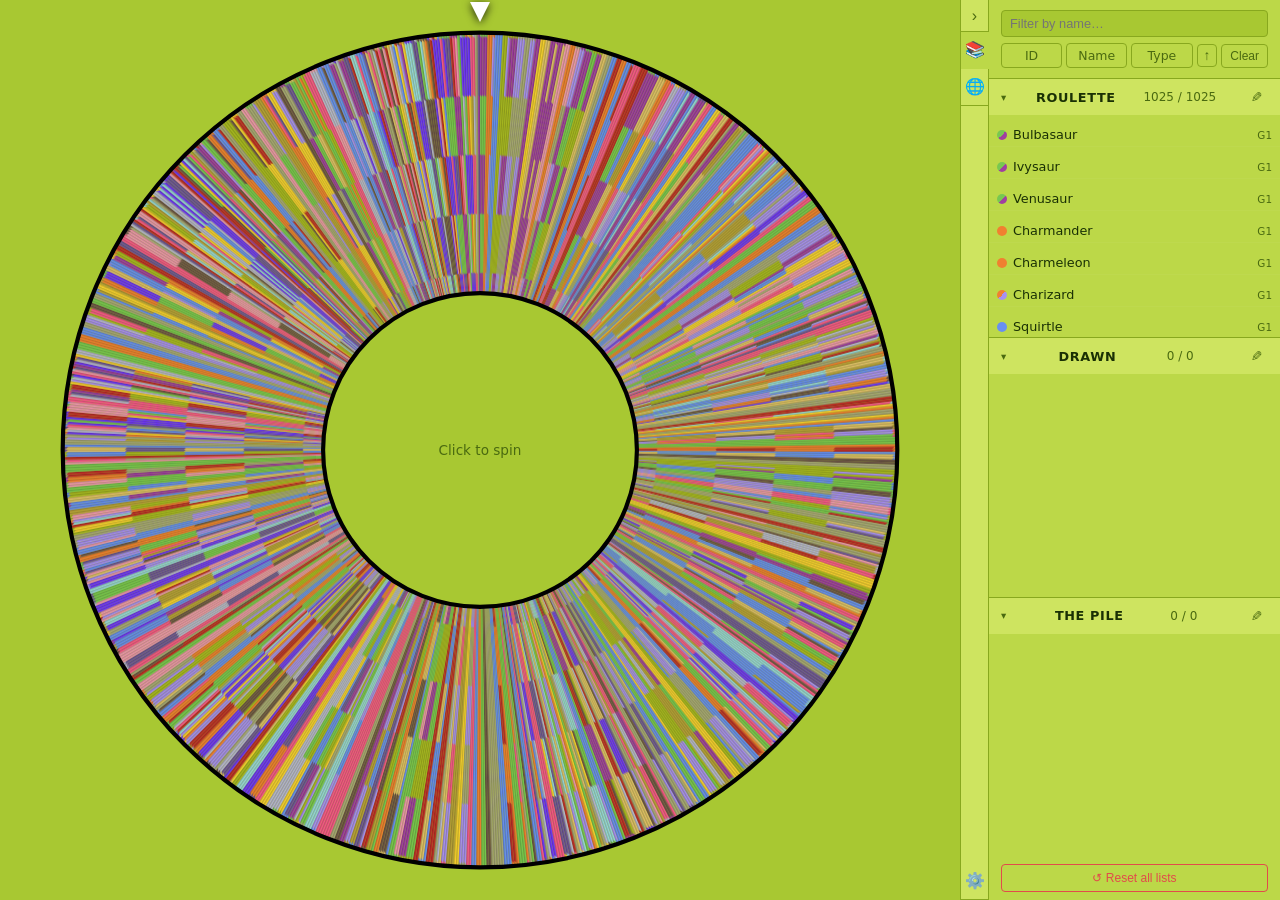
==== commit a2e73358: "online" ====
--- a/client/index.html
+++ b/client/index.html
@@ -4,977 +4,7 @@
 <meta charset="UTF-8">
 <meta name="viewport" content="width=device-width, initial-scale=1.0">
 <title>Poké Roulette</title>
-<style>
-*, *::before, *::after { box-sizing: border-box; margin: 0; padding: 0; }
-
-:root {
-  --sidebar-width: 320px;
-  --bg: #a8c832;
-  --surface: #bcd848;
-  --surface2: #cee460;
-  --text: #1a3004;
-  --text-dim: #4a6a10;
-  --border: #88a81e;
-  --confirm: #27C76A;
-  --return: #AAAAAA;
-  --remove: #E24B4A;
-}
-
-body {
-  font-family: system-ui, -apple-system, sans-serif;
-  background: var(--bg);
-  color: var(--text);
-  display: flex;
-  height: 100vh;
-  overflow: hidden;
-  min-width: 0;
-}
-
-/* ── MAIN AREA ── */
-#main {
-  flex: 1;
-  display: flex;
-  align-items: center;
-  justify-content: center;
-  position: relative;
-  overflow: hidden;
-}
-
-/* ── SCREENS ── */
-.screen {
-  position: absolute;
-  inset: 0;
-  display: flex;
-  flex-direction: column;
-  align-items: center;
-  justify-content: center;
-  opacity: 0;
-  pointer-events: none;
-  transition: opacity 0.4s ease;
-}
-.screen.active {
-  opacity: 1;
-  pointer-events: all;
-}
-.screen.fast-transition {
-  transition: opacity 0.25s ease;
-}
-
-/* ── ROULETTE SCREEN ── */
-#roulette-screen { gap: clamp(6px, 1.5vmin, 14px); padding: 16px; }
-
-#wheel-container {
-  position: relative;
-  flex: 1;
-  min-height: 0;
-  aspect-ratio: 1;
-  max-width: 100%;
-  width: auto;
-  cursor: pointer;
-  user-select: none;
-}
-
-#wheel-svg {
-  width: 100%;
-  height: 100%;
-}
-
-#wheel-center-text {
-  position: absolute;
-  top: 50%;
-  left: 50%;
-  transform: translate(-50%, -50%);
-  text-align: center;
-  pointer-events: none;
-  width: 35%;
-}
-
-#wheel-center-text .pokemon-name {
-  font-size: 1.1rem;
-  font-weight: 700;
-  line-height: 1.2;
-  margin-bottom: 6px;
-}
-
-#wheel-center-text .spin-prompt {
-  font-size: 0.85rem;
-  color: var(--text-dim);
-}
-
-#pointer {
-  position: absolute;
-  top: -14px;
-  left: 50%;
-  transform: translateX(-50%);
-  width: 0;
-  height: 0;
-  border-left: 10px solid transparent;
-  border-right: 10px solid transparent;
-  border-top: 20px solid #fff;
-  filter: drop-shadow(0 2px 4px rgba(0,0,0,0.8));
-  z-index: 10;
-}
-
-#empty-wheel-msg {
-  text-align: center;
-  color: var(--text-dim);
-  font-size: 1rem;
-  max-width: 300px;
-  line-height: 1.5;
-}
-
-/* ── TYPE BADGES ── */
-.card-meta {
-  display: flex;
-  align-items: center;
-  gap: clamp(6px, 1.5vmin, 12px);
-  flex-wrap: wrap;
-  justify-content: center;
-}
-
-.type-badges {
-  display: flex;
-  gap: 6px;
-  justify-content: center;
-  flex-wrap: wrap;
-}
-
-.gen-label {
-  font-size: clamp(0.7rem, 1.5vmin, 0.85rem);
-  font-weight: 600;
-  color: var(--text-dim);
-  padding: 3px 10px;
-  border: 1px solid var(--border);
-  border-radius: 12px;
-  white-space: nowrap;
-  background: var(--bg);
-}
-.type-badge {
-  padding: 3px 10px;
-  border-radius: 12px;
-  font-size: 0.75rem;
-  font-weight: 600;
-  color: #fff;
-  text-shadow: 0 1px 2px rgba(0,0,0,0.4);
-}
-
-/* ── SILHOUETTE SCREEN ── */
-
-.sprite-wrapper {
-  position: relative;
-  flex: 1;
-  min-height: 0;
-  aspect-ratio: 1;
-  max-width: 100%;
-  width: auto;
-  display: flex;
-  align-items: center;
-  justify-content: center;
-  border-radius: 8px;
-}
-
-.sprite-wrapper img {
-  width: 100%;
-  height: 100%;
-  object-fit: contain;
-}
-
-.sprite-wrapper .question-mark {
-  position: absolute;
-  font-size: clamp(2rem, 20%, 6rem);
-  font-weight: 900;
-  color: rgba(255,255,255,0.15);
-  pointer-events: none;
-  text-shadow: 0 2px 8px rgba(0,0,0,0.5);
-}
-
-.sprite-wrapper .spinner {
-  width: 48px;
-  height: 48px;
-  border: 4px solid var(--border);
-  border-top-color: var(--text);
-  border-radius: 50%;
-  animation: spin 0.8s linear infinite;
-}
-
-@keyframes spin { to { transform: rotate(360deg); } }
-
-/* hint floats inside the sprite as a subtle overlay */
-#silhouette-hint {
-  position: absolute;
-  bottom: 8px;
-  left: 0; right: 0;
-  text-align: center;
-  font-size: clamp(0.65rem, 1.5vmin, 0.85rem);
-  color: rgba(255,255,255,0.35);
-  pointer-events: none;
-}
-
-/* ghost elements occupy space without being visible */
-.ghost {
-  visibility: hidden;
-  pointer-events: none;
-  user-select: none;
-}
-
-/* ── DETAIL SCREEN ── */
-/* both screens share identical layout so the sprite occupies the same space */
-#silhouette-screen,
-#detail-screen {
-  gap: clamp(6px, 1.5vmin, 14px);
-  padding: 16px;
-}
-
-#detail-name-row {
-  display: flex;
-  align-items: center;
-  width: 100%;
-}
-
-#detail-name-row #detail-name {
-  flex: 1;
-  text-align: center;
-}
-
-#btn-close-detail,
-#btn-bio {
-  width: 28px;
-  height: 28px;
-  flex-shrink: 0;
-  display: flex;
-  align-items: center;
-  justify-content: center;
-  background: none;
-  border: 1px solid var(--border);
-  border-radius: 50%;
-  color: var(--text-dim);
-  font-size: 0.85rem;
-  cursor: pointer;
-  line-height: 1;
-}
-#btn-close-detail:hover,
-#btn-bio:hover { color: var(--text); border-color: var(--text-dim); }
-#btn-bio.active { border-color: var(--text-dim); color: var(--text); }
-
-#detail-bio {
-  display: none;
-  flex-direction: column;
-  gap: 6px;
-  width: 100%;
-  max-width: 320px;
-  padding: 10px 12px;
-  background: var(--surface2);
-  border-radius: 8px;
-  font-size: clamp(0.75rem, 1.8vmin, 0.85rem);
-}
-#detail-bio.visible { display: flex; }
-#detail-bio .bio-row {
-  display: flex;
-  justify-content: space-between;
-  gap: 12px;
-}
-#detail-bio .bio-label { color: var(--text-dim); }
-#detail-bio .bio-value { font-weight: 600; text-align: right; }
-
-#detail-dup-warning {
-  font-size: 0.75rem;
-  color: var(--remove);
-  text-align: center;
-}
-
-/* ── DUPLICATE RESOLVER SCREEN ── */
-#duplicate-screen {
-  gap: clamp(6px, 1.5vmin, 14px);
-  padding: 16px;
-}
-
-#dup-header {
-  display: flex;
-  align-items: center;
-  width: 100%;
-}
-#dup-header #dup-title { flex: 1; text-align: center; }
-#btn-close-dup {
-  width: 28px; height: 28px; flex-shrink: 0;
-  display: flex; align-items: center; justify-content: center;
-  background: none; border: 1px solid var(--border); border-radius: 50%;
-  color: var(--text-dim); font-size: 0.85rem; cursor: pointer; line-height: 1;
-}
-#btn-close-dup:hover { color: var(--text); border-color: var(--text-dim); }
-
-#dup-columns {
-  display: flex;
-  gap: 10px;
-  width: 100%;
-  flex: 1;
-  min-height: 0;
-}
-
-.dup-column {
-  flex: 1;
-  display: flex;
-  flex-direction: column;
-  background: var(--surface);
-  border: 1px solid var(--border);
-  border-radius: 8px;
-  overflow: hidden;
-  min-height: 0;
-}
-
-.dup-col-header {
-  display: flex;
-  align-items: center;
-  justify-content: space-between;
-  padding: 8px 10px;
-  border-bottom: 1px solid var(--border);
-  font-size: 0.8rem;
-  font-weight: 600;
-  flex-shrink: 0;
-}
-
-.dup-select-all {
-  font-size: 0.7rem;
-  padding: 2px 7px;
-  background: none;
-  border: 1px solid var(--border);
-  border-radius: 4px;
-  color: var(--text-dim);
-  cursor: pointer;
-}
-.dup-select-all:hover { color: var(--text); border-color: var(--text-dim); }
-
-.dup-col-body {
-  flex: 1;
-  overflow-y: auto;
-  padding: 6px;
-  display: flex;
-  flex-direction: column;
-  gap: 4px;
-}
-
-.dup-item {
-  padding: 6px 8px;
-  border-radius: 5px;
-  border: 1px solid var(--border);
-  font-size: 0.8rem;
-  cursor: pointer;
-  user-select: none;
-  transition: opacity 0.15s;
-}
-.dup-item.selected { border-color: var(--confirm); background: rgba(39,199,106,0.12); }
-.dup-item.dimmed { opacity: 0.3; }
-.dup-col-gap {
-  display: flex;
-  align-items: center;
-  justify-content: center;
-  color: var(--text-dim);
-  font-size: 0.75rem;
-  font-style: italic;
-  padding: 4px 0 8px;
-}
-.dup-group-label {
-  font-size: 0.7rem;
-  font-weight: 600;
-  color: var(--text-dim);
-  padding: 6px 2px 2px;
-  border-top: 1px solid var(--border);
-  margin-top: 4px;
-}
-.dup-group-label:first-child { border-top: none; margin-top: 0; }
-
-.dex-entry {
-  font-size: clamp(0.75rem, 1.8vmin, 0.9rem);
-  color: var(--text-dim);
-  text-align: center;
-  font-style: italic;
-  line-height: 1.5;
-  padding: 0 8px;
-  max-width: 360px;
-}
-.dex-entry.blurred {
-  filter: blur(5px);
-  cursor: pointer;
-  user-select: none;
-}
-
-.pokemon-display-name {
-  font-size: clamp(1rem, 4vmin, 2.2rem);
-  font-weight: 800;
-  letter-spacing: 0.02em;
-  text-align: center;
-  position: relative;
-  z-index: 1;
-}
-
-.action-buttons {
-  display: flex;
-  gap: clamp(6px, 1.5vmin, 16px);
-  margin-top: clamp(4px, 1vmin, 8px);
-  flex-wrap: wrap;
-  justify-content: center;
-}
-
-.action-btn {
-  display: flex;
-  align-items: center;
-  gap: 6px;
-  padding: clamp(6px, 1.5vmin, 12px) clamp(12px, 3vmin, 28px);
-  border: none;
-  border-radius: 8px;
-  font-size: clamp(0.75rem, 2vmin, 1rem);
-  font-weight: 600;
-  cursor: pointer;
-  color: #fff;
-  transition: filter 0.15s, transform 0.1s;
-}
-.action-btn:hover { filter: brightness(1.15); transform: translateY(-1px); }
-.action-btn:active { transform: translateY(0); }
-.action-btn:disabled { opacity: 0.35; cursor: not-allowed; filter: none; transform: none; }
-.btn-confirm { background: var(--confirm); }
-.btn-return  { background: var(--return); }
-.btn-remove  { background: var(--remove); }
-
-/* ── SIDEBAR ── */
-#sidebar {
-  width: clamp(220px, 28vw, 320px);
-  height: 100vh;
-  background: var(--surface);
-  border-left: 1px solid var(--border);
-  display: flex;
-  flex-direction: row;
-  overflow: hidden;
-  flex-shrink: 0;
-  transition: width 0.25s ease;
-}
-
-#sidebar.collapsed { width: 28px; }
-
-#sidebar-tabbar {
-  width: 28px;
-  flex-shrink: 0;
-  display: flex;
-  flex-direction: column;
-  align-items: center;
-  background: var(--surface2);
-  border-right: 1px solid var(--border);
-}
-
-#sidebar-toggle {
-  width: 28px;
-  height: 32px;
-  flex-shrink: 0;
-  display: flex;
-  align-items: center;
-  justify-content: center;
-  background: none;
-  border: none;
-  border-bottom: 1px solid var(--border);
-  color: var(--text-dim);
-  cursor: pointer;
-  font-size: 1rem;
-  line-height: 1;
-  padding: 0;
-}
-#sidebar-toggle:hover { color: var(--text); background: rgba(255,255,255,0.05); }
-
-.tab-btn {
-  width: 28px;
-  flex-shrink: 0;
-  display: flex;
-  align-items: center;
-  justify-content: center;
-  background: none;
-  border: none;
-  border-bottom: 1px solid var(--border);
-  color: var(--text-dim);
-  cursor: pointer;
-  font-size: 1rem;
-  line-height: 1;
-  padding: 10px 0;
-}
-.tab-btn:hover { color: var(--text); background: rgba(255,255,255,0.05); }
-.tab-btn.active { color: var(--text); background: rgba(255,255,255,0.12); }
-
-#sidebar-content {
-  flex: 1;
-  display: flex;
-  flex-direction: column;
-  overflow: hidden;
-  min-width: 0;
-}
-
-#view-lists {
-  flex: 1;
-  display: flex;
-  flex-direction: column;
-  overflow: hidden;
-  min-width: 0;
-}
-
-#view-config {
-  flex: 1;
-  display: none;
-  flex-direction: column;
-  overflow-y: auto;
-  scrollbar-width: thin;
-  scrollbar-color: var(--border) transparent;
-  padding: 12px;
-  gap: 16px;
-  min-width: 0;
-}
-
-/* ── ONLINE PANEL ── */
-.online-section { display: flex; flex-direction: column; gap: 8px; }
-.online-section-title { font-size: 0.75rem; font-weight: 700; letter-spacing: 0.05em; text-transform: uppercase; color: var(--text-dim); }
-.online-tabs { display: flex; gap: 4px; margin-bottom: 4px; }
-.online-tab { flex: 1; padding: 5px; background: var(--surface2); border: 1px solid var(--border); border-radius: 4px; color: var(--text-dim); cursor: pointer; font-size: 0.8rem; }
-.online-tab.active { background: rgba(255,255,255,0.12); color: var(--text); }
-.online-field { display: flex; flex-direction: column; gap: 4px; }
-.online-label { font-size: 0.75rem; color: var(--text-dim); }
-.online-input { width: 100%; padding: 6px 8px; background: var(--surface2); border: 1px solid var(--border); border-radius: 4px; color: var(--text); font-size: 0.85rem; }
-.online-input:focus { outline: none; border-color: rgba(255,255,255,0.3); }
-.online-btn { padding: 6px 10px; border-radius: 4px; border: none; cursor: pointer; font-size: 0.85rem; font-weight: 600; }
-.online-btn-primary { background: var(--confirm); color: #000; }
-.online-btn-primary:disabled { opacity: 0.4; cursor: not-allowed; }
-.online-btn-danger { background: var(--remove); color: #fff; }
-.online-btn-secondary { background: var(--surface2); color: var(--text); border: 1px solid var(--border); }
-.online-error { color: var(--remove); font-size: 0.8rem; min-height: 1rem; }
-.online-greeting { font-size: 0.85rem; color: var(--text-dim); }
-.online-greeting b { color: var(--text); }
-.online-divider { border: none; border-top: 1px solid var(--border); }
-.online-room-header { display: flex; align-items: center; gap: 6px; }
-.online-room-code { font-weight: 700; font-size: 0.9rem; letter-spacing: 0.05em; }
-.online-conn-dot { width: 8px; height: 8px; border-radius: 50%; background: #888; flex-shrink: 0; }
-.online-conn-dot.green { background: var(--confirm); }
-.online-conn-dot.amber { background: #F8D030; }
-.online-role-badge { font-size: 0.7rem; font-weight: 700; letter-spacing: 0.04em; text-transform: uppercase; padding: 1px 5px; border-radius: 3px; }
-.role-host { background: #7038F8; color: #fff; }
-.role-moderator { background: #6890F0; color: #fff; }
-.role-guest { background: var(--surface2); color: var(--text-dim); border: 1px solid var(--border); }
-.online-member-row { display: flex; align-items: center; gap: 6px; font-size: 0.82rem; padding: 3px 0; }
-.online-member-name { flex: 1; }
-.online-member-you { color: var(--text-dim); font-size: 0.75rem; }
-.online-member-menu { position: relative; }
-.online-member-menu-btn { padding: 1px 6px; background: var(--surface2); border: 1px solid var(--border); border-radius: 4px; color: var(--text-dim); cursor: pointer; font-size: 0.8rem; }
-.online-member-menu-btn:hover { color: var(--text); }
-.online-dropdown { position: absolute; right: 0; top: 100%; background: var(--surface); border: 1px solid var(--border); border-radius: 4px; z-index: 100; min-width: 110px; box-shadow: 0 4px 12px rgba(0,0,0,0.4); }
-.online-dropdown-item { display: block; width: 100%; padding: 6px 10px; font-size: 0.82rem; text-align: left; background: none; border: none; color: var(--text); cursor: pointer; }
-.online-dropdown-item:hover { background: rgba(255,255,255,0.08); }
-.online-copy-btn { padding: 2px 6px; background: var(--surface2); border: 1px solid var(--border); border-radius: 4px; color: var(--text-dim); cursor: pointer; font-size: 0.75rem; }
-.online-copy-btn:hover { color: var(--text); }
-.online-link-btn { background: none; border: none; color: var(--text-dim); cursor: pointer; font-size: 0.8rem; text-decoration: underline; padding: 0; }
-.online-link-btn:hover { color: var(--text); }
-.online-modal-overlay { position: fixed; inset: 0; background: rgba(0,0,0,0.6); z-index: 200; display: flex; align-items: center; justify-content: center; }
-.online-modal { background: var(--surface); border: 1px solid var(--border); border-radius: 8px; padding: 20px; width: 280px; display: flex; flex-direction: column; gap: 12px; }
-.online-modal-title { font-weight: 700; font-size: 0.9rem; }
-.online-notification { position: fixed; bottom: 16px; left: 50%; transform: translateX(-50%); background: var(--surface2); border: 1px solid var(--border); border-radius: 6px; padding: 8px 16px; font-size: 0.85rem; z-index: 300; animation: notif-fade 3s forwards; pointer-events: none; }
-@keyframes notif-fade { 0%,70%{opacity:1} 100%{opacity:0} }
-
-#room-indicator {
-  flex-shrink: 0;
-  display: flex;
-  align-items: center;
-  gap: 6px;
-  padding: 5px 10px;
-  background: var(--surface2);
-  border-bottom: 1px solid var(--border);
-  font-size: 0.78rem;
-  color: var(--text-dim);
-}
-#room-indicator .room-ind-code { font-weight: 700; color: var(--text); letter-spacing: 0.04em; }
-#room-indicator .room-ind-role { margin-left: auto; }
-
-/* ── THEME ── */
-#theme-presets { display: flex; flex-wrap: wrap; gap: 6px; margin-bottom: 10px; }
-.theme-swatch {
-  flex: 1 1 calc(33% - 6px);
-  min-width: 55px;
-  padding: 5px 4px;
-  border: 2px solid var(--border);
-  border-radius: 6px;
-  cursor: pointer;
-  font-size: 0.7rem;
-  font-weight: 600;
-  color: var(--text);
-}
-.theme-swatch:hover { filter: brightness(1.25); }
-#theme-pickers { display: flex; flex-direction: column; gap: 6px; }
-.color-picker-row { display: flex; align-items: center; gap: 6px; }
-.color-picker-label { flex: 1; font-size: 0.78rem; color: var(--text-dim); }
-.color-picker-swatch {
-  width: 26px; height: 26px; flex-shrink: 0;
-  border: 1px solid var(--border); border-radius: 4px;
-  cursor: pointer;
-}
-.color-picker-hex { width: 76px; flex-shrink: 0; font-size: 0.78rem; font-family: monospace; }
-
-/* ── CUSTOM COLOR PICKER ── */
-.cp-popup {
-  position: fixed; z-index: 9999;
-  width: 210px;
-  background: var(--surface); border: 1px solid var(--border);
-  border-radius: 8px; padding: 12px;
-  box-shadow: 0 6px 24px rgba(0,0,0,0.6);
-  display: flex; flex-direction: column; gap: 10px;
-}
-.cp-preview {
-  height: 28px; border-radius: 4px;
-  border: 1px solid var(--border);
-}
-.cp-row { display: flex; flex-direction: column; gap: 3px; }
-.cp-row label { font-size: 0.7rem; color: var(--text-dim); display: flex; justify-content: space-between; }
-.cp-slider {
-  -webkit-appearance: none; appearance: none;
-  width: 100%; height: 10px; border-radius: 5px;
-  outline: none; cursor: pointer; border: 1px solid var(--border);
-}
-.cp-slider::-webkit-slider-thumb {
-  -webkit-appearance: none; width: 16px; height: 16px;
-  border-radius: 50%; background: #fff;
-  border: 2px solid rgba(0,0,0,0.4); cursor: pointer;
-}
-.cp-slider::-moz-range-thumb {
-  width: 16px; height: 16px; border-radius: 50%;
-  background: #fff; border: 2px solid rgba(0,0,0,0.4); cursor: pointer;
-}
-.cp-hex-row { display: flex; gap: 6px; align-items: center; }
-.cp-hex-row input { flex: 1; font-family: monospace; font-size: 0.78rem; }
-
-/* ── CONFIG PANEL ── */
-.config-section { display: flex; flex-direction: column; gap: 8px; }
-
-.config-section-title {
-  font-size: 0.75rem;
-  font-weight: 700;
-  letter-spacing: 0.05em;
-  text-transform: uppercase;
-  color: var(--text-dim);
-  padding-bottom: 6px;
-  border-bottom: 1px solid var(--border);
-}
-
-.hint-row { display: flex; flex-direction: column; gap: 6px; padding: 4px 0; }
-.hint-row-label { font-size: 0.88rem; font-weight: 600; }
-.hint-options { display: flex; gap: 4px; }
-
-.hint-radio-label {
-  flex: 1;
-  display: flex;
-  align-items: center;
-  justify-content: center;
-  padding: 5px 6px;
-  border: 1px solid var(--border);
-  border-radius: 4px;
-  font-size: 0.78rem;
-  cursor: pointer;
-  color: var(--text-dim);
-}
-.hint-radio-label.selected { background: var(--surface2); border-color: var(--text-dim); color: var(--text); }
-.hint-radio-label { border-style: dashed; }
-.hint-radio-label.default { border-style: solid; }
-.hint-radio-label input { display: none; }
-
-#gen-checkboxes { display: flex; flex-wrap: wrap; gap: 6px; }
-
-.gen-check-label {
-  display: flex;
-  align-items: center;
-  justify-content: center;
-  padding: 4px 10px;
-  border: 1px solid var(--border);
-  border-radius: 4px;
-  font-size: 0.8rem;
-  cursor: pointer;
-  color: var(--text-dim);
-}
-.gen-check-label.selected { background: var(--surface2); border-color: var(--text-dim); color: var(--text); }
-.gen-check-label input { display: none; }
-
-#import-export-area {
-  width: 100%;
-  height: 90px;
-  background: var(--bg);
-  border: 1px solid var(--border);
-  border-radius: 4px;
-  color: var(--text);
-  font-size: 0.72rem;
-  font-family: monospace;
-  padding: 8px;
-  resize: vertical;
-  outline: none;
-  line-height: 1.5;
-}
-
-.config-btn-row { display: flex; gap: 8px; }
-
-.config-btn {
-  flex: 1;
-  padding: 6px 10px;
-  border: 1px solid var(--border);
-  border-radius: 4px;
-  background: var(--surface2);
-  color: var(--text);
-  font-size: 0.78rem;
-  cursor: pointer;
-}
-.config-btn:hover { background: rgba(255,255,255,0.08); }
-
-/* ── HINT REVEAL BUTTON ── */
-.hint-reveal-btn {
-  padding: 5px 14px;
-  border: 1px solid var(--border);
-  border-radius: 12px;
-  background: var(--surface2);
-  color: var(--text-dim);
-  font-size: 0.9rem;
-  font-weight: 600;
-  cursor: pointer;
-}
-.hint-reveal-btn:hover { color: var(--text); border-color: var(--text-dim); }
-
-/* ── SILHOUETTE HINTS LARGER + ABOVE GLOW ── */
-#silhouette-screen .type-badge, #detail-screen .type-badge { font-size: 0.9rem; padding: 5px 14px; }
-#silhouette-screen .gen-label,  #detail-screen .gen-label  { font-size: 0.9rem; padding: 5px 14px; }
-
-#filter-bar {
-  padding: 10px 12px;
-  border-bottom: 1px solid var(--border);
-  display: flex;
-  flex-direction: column;
-  gap: 6px;
-  flex-shrink: 0;
-}
-
-#filter-bar input[type="text"] {
-  width: 100%;
-  padding: 5px 8px;
-  background: var(--bg);
-  border: 1px solid var(--border);
-  border-radius: 4px;
-  color: var(--text);
-  font-size: 0.8rem;
-}
-
-#filter-row2 {
-  display: flex;
-  gap: 4px;
-  align-items: center;
-}
-
-.sort-radio-label {
-  flex: 1;
-  display: flex;
-  align-items: center;
-  justify-content: center;
-  padding: 4px 4px;
-  border: 1px solid var(--border);
-  border-radius: 4px;
-  font-size: 0.78rem;
-  cursor: pointer;
-  color: var(--text-dim);
-}
-.sort-radio-label.selected { background: var(--surface2); border-color: var(--text-dim); color: var(--text); }
-.sort-radio-label input { display: none; }
-
-#sort-dir {
-  padding: 4px 6px;
-  background: none;
-  border: 1px solid var(--border);
-  border-radius: 4px;
-  color: var(--text-dim);
-  font-size: 0.85rem;
-  cursor: pointer;
-  line-height: 1;
-  transition: transform 0.15s;
-  flex-shrink: 0;
-}
-#sort-dir:hover { color: var(--text); border-color: var(--text-dim); }
-#sort-dir.desc { transform: scaleY(-1); }
-
-#filter-clear {
-  padding: 4px 8px;
-  background: none;
-  border: 1px solid var(--border);
-  border-radius: 4px;
-  color: var(--text-dim);
-  font-size: 0.75rem;
-  cursor: pointer;
-  white-space: nowrap;
-}
-#filter-clear:hover { color: var(--text); border-color: var(--text-dim); }
-
-.lists-container {
-  flex: 1;
-  display: flex;
-  flex-direction: column;
-  overflow: hidden;
-}
-
-.list-panel {
-  flex: 1;
-  display: flex;
-  flex-direction: column;
-  border-bottom: 1px solid var(--border);
-  min-height: 0;
-}
-.list-panel:last-child { border-bottom: none; }
-
-.list-header {
-  padding: 8px 12px;
-  display: flex;
-  align-items: center;
-  justify-content: space-between;
-  background: var(--surface2);
-  flex-shrink: 0;
-  user-select: none;
-  cursor: pointer;
-}
-
-.list-panel.collapsed .list-body { display: none; }
-.list-panel.collapsed { flex: 0 0 auto; }
-.list-panel.collapsed .list-collapse-arrow { transform: rotate(-90deg); }
-
-.list-title {
-  font-size: 0.8rem;
-  font-weight: 700;
-  letter-spacing: 0.05em;
-  text-transform: uppercase;
-}
-
-.list-count {
-  font-size: 0.75rem;
-  color: var(--text-dim);
-}
-
-.edit-btn {
-  background: none;
-  border: none;
-  color: var(--text-dim);
-  cursor: pointer;
-  padding: 2px 6px;
-  font-size: 0.9rem;
-  border-radius: 3px;
-}
-.edit-btn.is-pen .pen-icon { display: inline-block; transform: rotate(135deg); }
-.edit-btn:hover { color: var(--text); background: rgba(255,255,255,0.05); }
-.edit-btn:disabled { opacity: 0.3; cursor: not-allowed; }
-.edit-btn[title] { position: relative; }
-
-.list-collapse-arrow {
-  font-size: 0.65rem;
-  color: var(--text-dim);
-  margin-right: 2px;
-  flex-shrink: 0;
-  display: inline-block;
-  line-height: 1;
-}
-
-.list-body {
-  flex: 1;
-  overflow-y: auto;
-  scrollbar-width: thin;
-  scrollbar-color: var(--border) transparent;
-}
-
-.list-body::-webkit-scrollbar { width: 6px; }
-.list-body::-webkit-scrollbar-track { background: transparent; }
-.list-body::-webkit-scrollbar-thumb { background: var(--border); border-radius: 3px; }
-
-.list-textarea {
-  width: 100%;
-  height: 100%;
-  background: var(--bg);
-  border: none;
-  color: var(--text);
-  font-size: 0.8rem;
-  font-family: monospace;
-  padding: 8px;
-  resize: none;
-  outline: none;
-  line-height: 1.6;
-}
-
-/* ── LIST ENTRIES ── */
-.entry-row {
-  display: flex;
-  align-items: center;
-  gap: 6px;
-  padding: 4px 8px;
-  font-size: 0.8rem;
-  border-bottom: 1px solid rgba(255,255,255,0.03);
-  cursor: default;
-}
-.entry-row:hover { background: rgba(255,255,255,0.04); }
-.entry-row.dragging { opacity: 0.4; }
-.entry-row.drag-over { border-top: 2px solid var(--confirm); }
-
-.entry-row[draggable="true"] { cursor: grab; }
-.entry-row[draggable="true"]:active { cursor: grabbing; }
-
-.entry-row.unknown { background: rgba(255, 200, 0, 0.12); }
-.entry-row.duplicate { background: rgba(226, 75, 74, 0.15); }
-.entry-row.active { background: rgba(255,255,255,0.08); }
-
-.type-dot {
-  width: 10px;
-  height: 10px;
-  border-radius: 50%;
-  flex-shrink: 0;
-  overflow: hidden;
-  display: flex;
-}
-.type-dot.split {
-  background: linear-gradient(135deg, var(--c1) 50%, var(--c2) 50%);
-}
-
-.entry-name { flex: 1; overflow: hidden; text-overflow: ellipsis; white-space: nowrap; }
-.entry-gen { font-size: 0.65rem; color: var(--text-dim); flex-shrink: 0; }
-.entry-error { font-size: 0.65rem; color: #ffc107; margin-left: auto; flex-shrink: 0; }
-.entry-dup-error { font-size: 0.65rem; color: var(--remove); margin-left: auto; flex-shrink: 0; }
-
-/* ── DROP ZONES ── */
-.drop-zone {
-  min-height: 8px;
-  transition: background 0.1s;
-}
-.drop-zone.drag-active { background: rgba(39, 199, 106, 0.2); min-height: 20px; }
-
-/* ── RESET BUTTON ── */
-#reset-btn {
-  margin: 8px 12px;
-  padding: 6px 12px;
-  background: none;
-  border: 1px solid var(--remove);
-  border-radius: 4px;
-  color: var(--remove);
-  font-size: 0.75rem;
-  cursor: pointer;
-  flex-shrink: 0;
-}
-#reset-btn:hover { background: rgba(226,75,74,0.1); }
-#reset-btn:disabled { opacity: 0.3; cursor: not-allowed; }
-
-/* ── REDUCED MOTION ── */
-@keyframes idle-spin {
-  from { transform: rotate(0deg); }
-  to   { transform: rotate(360deg); }
-}
-#wheel-group {
-  transform-box: fill-box;
-  transform-origin: center;
-  will-change: transform;
-}
-#wheel-group.idle-spinning {
-  animation: idle-spin 60s linear infinite;
-}
-
-@media (prefers-reduced-motion: reduce) {
-  .screen { transition: none !important; }
-  .action-btn { transition: none !important; }
-  #sidebar { transition: none !important; }
-  * { animation-duration: 0.001ms !important; }
-}
-</style>
+<link rel="stylesheet" href="style.css">
 </head>
 <body>
 
@@ -986,7 +16,9 @@
       <svg id="wheel-svg" viewBox="-260 -260 520 520" xmlns="http://www.w3.org/2000/svg">
         <defs id="wheel-defs"></defs>
         <g id="wheel-group"></g>
+        <circle cx="0" cy="0" r="250" fill="none" stroke="black" stroke-width="2.5"/>
         <circle id="wheel-hole" cx="0" cy="0" r="94" fill="var(--bg)"/>
+        <circle cx="0" cy="0" r="94" fill="none" stroke="black" stroke-width="2.5"/>
       </svg>
       <div id="wheel-center-text"></div>
     </div>
@@ -1073,9 +105,9 @@
   <div id="sidebar-tabbar">
     <button id="sidebar-toggle" title="Collapse sidebar">›</button>
     <button class="tab-btn active" id="tab-lists" title="Lists">📚</button>
-    <button class="tab-btn" id="tab-online" title="Online">🌍</button>
+    <button class="tab-btn" id="tab-online" title="Online">🌐</button>
     <div style="flex:1"></div>
-    <button class="tab-btn" id="tab-config" title="Config">⚙</button>
+    <button class="tab-btn" id="tab-config" title="Config">⚙️</button>
   </div>
   <div id="sidebar-content">
 
@@ -1194,2336 +226,6 @@
   </div><!-- #sidebar-content -->
 </aside>
 
-<script>
-'use strict';
-
-// ── TYPE COLORS ──
-const TYPE_COLORS = {
-  Normal:   '#A8A878', Fire:     '#F08030', Water:    '#6890F0',
-  Electric: '#F8D030', Grass:    '#78C850', Ice:      '#98D8D8',
-  Fighting: '#C03028', Poison:   '#A040A0', Ground:   '#E0C068',
-  Flying:   '#A890F0', Psychic:  '#F85888', Bug:      '#A8B820',
-  Rock:     '#B8A038', Ghost:    '#705898', Dragon:   '#7038F8',
-  Dark:     '#705848', Steel:    '#B8B8D0', Fairy:    '#EE99AC',
-};
-
-const STORAGE_KEY = 'pokeroulette_lists';
-const SIDEBAR_KEY = 'pokeroulette_sidebar_collapsed';
-const COLLAPSE_KEY = 'pokeroulette_panels_collapsed';
-const CONFIG_KEY   = 'pokeroulette_config';
-const REDUCED_MOTION = window.matchMedia('(prefers-reduced-motion: reduce)').matches;
-
-// ── STATE ──
-let allPokemon = [];           // full list from pokemon.json
-let pokemonByName = new Map(); // normalized name -> pokemon obj
-let lists = { pool: [], done: [], todo: [] }; // arrays of raw strings
-let validatedEntries = { pool: [], done: [], todo: [] }; // [{raw, status, pokemon}]
-
-let currentScreen = 'roulette'; // 'roulette' | 'silhouette' | 'detail' | 'duplicate'
-let selectedPokemon = null;
-let selectedPokemonIsDuplicate = false;
-let detailOpenedFromList = false;
-let duplicatePokemon = null;
-let duplicateSelected = new Set(); // keys: "listName:rawIndex"
-let revealState = { name: false, types: false, gen: false };
-let editMode = { pool: false, done: false, todo: false };
-let editModeFilteredOut = { pool: [], done: [], todo: [] };
-let sidebarCollapsed = false;
-let panelCollapsed = { pool: false, done: false, todo: false };
-let currentTab = 'lists';
-const PRESETS = [
-  { label: 'Swamp',   bg: '#a8c832', surface: '#bcd848', surface2: '#cee460', text: '#1a3004', textDim: '#4a6a10', border: '#88a81e' },
-  { label: 'Forest',  bg: '#0d1f0f', surface: '#122914', surface2: '#1a3d1d', text: '#e0ede0', textDim: '#7a9e7a', border: '#254d28' },
-  { label: 'Ocean',   bg: '#1a1a2e', surface: '#16213e', surface2: '#0f3460', text: '#e0e0e0', textDim: '#888888', border: '#2a2a4a' },
-  { label: 'Dusk',    bg: '#13101f', surface: '#1c1530', surface2: '#2e1f52', text: '#e8e0f0', textDim: '#9080b0', border: '#3a2a5a' },
-  { label: 'Ember',   bg: '#1f0d0d', surface: '#2a1010', surface2: '#3d1515', text: '#f0e0e0', textDim: '#a07070', border: '#5a2020' },
-  { label: 'Slate',   bg: '#111318', surface: '#181c22', surface2: '#232830', text: '#dde2e8', textDim: '#7a8592', border: '#2e3540' },
-];
-
-const DEFAULT_COLORS = PRESETS[0];
-
-let config = {
-  hints: { name: 'hidden', sprite: 'hidden', types: 'hidden', gen: 'hidden', dex: 'hidden' },
-  gens: null,
-  colors: { ...DEFAULT_COLORS },
-};
-
-function applyColors(c) {
-  const s = document.documentElement.style;
-  s.setProperty('--bg',       c.bg);
-  s.setProperty('--surface',  c.surface);
-  s.setProperty('--surface2', c.surface2);
-  s.setProperty('--text',     c.text);
-  s.setProperty('--text-dim', c.textDim);
-  s.setProperty('--border',   c.border);
-}
-
-// Wheel animation
-let wheelAngle = 0;       // current rotation in radians
-let wheelVelocity = 0;    // rad/s
-let spinState = 'idle';   // 'idle' | 'spinning' | 'settled'
-let winner = null;
-let animFrame = null;
-let lastTimestamp = null;
-let settleTimeout = null;
-
-// ── FILTER / SORT STATE ──
-let filters = { name: '' };
-let sortOrder = 'none';
-let sortAsc = true;
-let animateNextRender = false;
-const pokedexCache = new Map();
-const bioCache = new Map();
-
-// ── ONLINE / AUTH STATE ──
-const API_BASE = '/api/v1';
-let authToken = localStorage.getItem('pokeroulette_auth_token') || null;
-let authUsername = localStorage.getItem('pokeroulette_auth_user') || null;
-let currentRoom = null;
-const ROOM_CODE_KEY = 'pokeroulette_room_code';
-let pendingRoomCode = window.location.hash.replace(/^#/, '').trim() || null;
-let sseSource = null;
-let sseConnected = false;
-
-// ── INIT ──
-async function init() {
-  try {
-    const res = await fetch('pokemon.json');
-    allPokemon = await res.json();
-  } catch (e) {
-    document.getElementById('main').innerHTML =
-      '<p style="color:#E24B4A;text-align:center">Failed to load pokemon.json.<br>Run build-pokemon-json.js first.</p>';
-    return;
-  }
-
-  // Build lookup map with normalized names
-  for (const p of allPokemon) {
-    pokemonByName.set(normalizeName(p.name), p);
-  }
-
-  loadSidebarState();
-  loadPanelCollapseState();
-  loadConfig();
-  loadLists();
-  validateAll();
-  renderSidebar();
-  buildConfigPanel();
-  buildWheel();
-  startIdleSpin();
-  bindEvents();
-
-  if (authToken) {
-    // Hash takes priority over saved room (shared link scenario)
-    const roomCode = pendingRoomCode || localStorage.getItem(ROOM_CODE_KEY);
-    pendingRoomCode = null;
-    if (roomCode) connectToRoom(roomCode).catch(() => setRoom(null));
-  }
-}
-
-// ── PERSISTENCE ──
-function loadLists() {
-  const raw = localStorage.getItem(STORAGE_KEY);
-  if (raw) {
-    try {
-      lists = JSON.parse(raw);
-      lists.pool = lists.pool || [];
-      lists.done = lists.done || [];
-      lists.todo = lists.todo || [];
-      return;
-    } catch(e) {}
-  }
-  // First load: seed from pokemon.json
-  lists = {
-    pool:  allPokemon.map(p => p.name),
-    done: [],
-    todo: [],
-  };
-  saveLists();
-}
-
-function saveLists() {
-  localStorage.setItem(STORAGE_KEY, JSON.stringify(lists));
-  if (currentRoom) {
-    apiRequest('PUT', `/rooms/${currentRoom.code}/lists`, { lists });
-  }
-}
-
-// ── SIDEBAR COLLAPSE ──
-function loadSidebarState() {
-  sidebarCollapsed = localStorage.getItem(SIDEBAR_KEY) === 'true';
-  applySidebarState();
-}
-
-function applySidebarState() {
-  const sidebar = document.getElementById('sidebar');
-  const btn = document.getElementById('sidebar-toggle');
-  if (sidebarCollapsed) {
-    sidebar.classList.add('collapsed');
-    btn.textContent = '‹';
-    btn.title = 'Expand sidebar';
-  } else {
-    sidebar.classList.remove('collapsed');
-    btn.textContent = '›';
-    btn.title = 'Collapse sidebar';
-  }
-}
-
-function toggleSidebar() {
-  sidebarCollapsed = !sidebarCollapsed;
-  localStorage.setItem(SIDEBAR_KEY, sidebarCollapsed);
-  applySidebarState();
-}
-
-// ── PANEL COLLAPSE ──
-function loadPanelCollapseState() {
-  try {
-    const raw = localStorage.getItem(COLLAPSE_KEY);
-    if (raw) Object.assign(panelCollapsed, JSON.parse(raw));
-  } catch(e) {}
-  for (const listName of ['pool', 'done', 'todo']) {
-    applyPanelCollapse(listName);
-  }
-}
-
-function applyPanelCollapse(listName) {
-  document.getElementById(`panel-${listName}`)
-    .classList.toggle('collapsed', panelCollapsed[listName]);
-}
-
-function togglePanelCollapse(listName) {
-  if (editMode[listName]) return;
-  panelCollapsed[listName] = !panelCollapsed[listName];
-  applyPanelCollapse(listName);
-  localStorage.setItem(COLLAPSE_KEY, JSON.stringify(panelCollapsed));
-}
-
-// ── CONFIG ──
-function loadConfig() {
-  try {
-    const raw = localStorage.getItem(CONFIG_KEY);
-    if (raw) {
-      const saved = JSON.parse(raw);
-      if (saved.hints)  config.hints  = { ...config.hints, ...saved.hints };
-      if (saved.gens !== undefined) config.gens = saved.gens;
-      if (saved.colors) config.colors = { ...DEFAULT_COLORS, ...saved.colors };
-    }
-  } catch(e) {}
-  applyColors(config.colors);
-}
-
-function saveConfig() {
-  localStorage.setItem(CONFIG_KEY, JSON.stringify(config));
-}
-
-function buildConfigPanel() {
-  const allGens = [...new Set(allPokemon.map(p => p.gen))].sort((a, b) => a - b);
-
-  if (config.gens === null) {
-    config.gens = allGens;
-    saveConfig();
-  }
-
-  // Gen checkboxes
-  const container = document.getElementById('gen-checkboxes');
-  container.innerHTML = '';
-  for (const gen of allGens) {
-    const label = document.createElement('label');
-    label.className = 'gen-check-label' + (config.gens.includes(gen) ? ' selected' : '');
-    const cb = document.createElement('input');
-    cb.type = 'checkbox';
-    cb.value = gen;
-    cb.checked = config.gens.includes(gen);
-    cb.addEventListener('change', () => {
-      if (cb.checked) {
-        if (!config.gens.includes(gen)) config.gens.push(gen);
-      } else {
-        config.gens = config.gens.filter(g => g !== gen);
-      }
-      label.classList.toggle('selected', cb.checked);
-      saveConfig();
-    });
-    label.appendChild(cb);
-    label.appendChild(document.createTextNode(`Gen ${gen}`));
-    container.appendChild(label);
-  }
-
-  // Hint radio selected states
-  for (const key of ['name', 'sprite', 'types', 'gen', 'dex']) {
-    document.querySelectorAll(`input[name="hint-${key}"]`).forEach(radio => {
-      const isSelected = radio.value === config.hints[key];
-      radio.checked = isSelected;
-      radio.closest('.hint-radio-label').classList.toggle('selected', isSelected);
-    });
-  }
-
-  // Theme presets
-  const presetsEl = document.getElementById('theme-presets');
-  presetsEl.innerHTML = '';
-  for (const p of PRESETS) {
-    const btn = document.createElement('button');
-    btn.className = 'theme-swatch';
-    btn.title = p.label;
-    btn.style.background = `linear-gradient(135deg, ${p.surface2} 50%, ${p.bg} 50%)`;
-    btn.style.borderColor = p.border;
-    btn.textContent = p.label;
-    btn.addEventListener('click', () => {
-      config.colors = { ...p };
-      saveConfig();
-      applyColors(config.colors);
-      buildConfigPanel();
-    });
-    presetsEl.appendChild(btn);
-  }
-
-  // Color pickers
-  const COLOR_FIELDS = [
-    { key: 'bg',       label: 'Background' },
-    { key: 'surface',  label: 'Surface' },
-    { key: 'surface2', label: 'Surface 2' },
-    { key: 'text',     label: 'Text' },
-    { key: 'textDim',  label: 'Text dim' },
-    { key: 'border',   label: 'Border' },
-  ];
-  const pickersEl = document.getElementById('theme-pickers');
-  pickersEl.innerHTML = '';
-  for (const { key, label } of COLOR_FIELDS) {
-    const row = document.createElement('div');
-    row.className = 'color-picker-row';
-
-    const lbl = document.createElement('span');
-    lbl.className = 'color-picker-label';
-    lbl.textContent = label;
-
-    const swatch = document.createElement('button');
-    swatch.className = 'color-picker-swatch';
-    swatch.style.background = config.colors[key];
-    swatch.title = 'Pick colour';
-
-    const hex = document.createElement('input');
-    hex.type = 'text';
-    hex.className = 'color-picker-hex online-input';
-    hex.value = config.colors[key];
-    hex.maxLength = 7;
-    hex.spellcheck = false;
-
-    const update = (val) => {
-      config.colors[key] = val;
-      swatch.style.background = val;
-      hex.value = val;
-      saveConfig();
-      applyColors(config.colors);
-    };
-
-    swatch.addEventListener('click', (e) => {
-      e.stopPropagation();
-      openColorPicker(swatch, config.colors[key], update);
-    });
-    hex.addEventListener('input', () => {
-      const v = hex.value.trim();
-      if (/^#[0-9a-fA-F]{6}$/.test(v)) update(v);
-    });
-    hex.addEventListener('blur', () => { hex.value = config.colors[key]; });
-
-    row.append(lbl, swatch, hex);
-    pickersEl.appendChild(row);
-  }
-}
-
-function switchTab(name) {
-  currentTab = name;
-  document.getElementById('view-lists').style.display = name === 'lists' ? 'flex' : 'none';
-  document.getElementById('view-config').style.display = name === 'config' ? 'flex' : 'none';
-  document.getElementById('view-online').style.display = name === 'online' ? 'flex' : 'none';
-  document.getElementById('tab-lists').classList.toggle('active', name === 'lists');
-  document.getElementById('tab-config').classList.toggle('active', name === 'config');
-  document.getElementById('tab-online').classList.toggle('active', name === 'online');
-  if (name === 'online') renderOnlineView();
-  if (sidebarCollapsed) {
-    sidebarCollapsed = false;
-    localStorage.setItem(SIDEBAR_KEY, false);
-    applySidebarState();
-  }
-}
-
-function exportData() {
-  const idLists = {};
-  for (const ln of ['pool', 'done', 'todo']) {
-    idLists[ln] = validatedEntries[ln]
-      .filter(e => e.status === 'valid')
-      .map(e => e.pokemon.id);
-  }
-  return btoa(JSON.stringify({ version: 3, lists: idLists, config }));
-}
-
-function importData(str) {
-  try {
-    const data = JSON.parse(atob(str.trim()));
-    if (data.lists) {
-      for (const ln of ['pool', 'done', 'todo']) {
-        lists[ln] = (data.lists[ln] || [])
-          .map(id => allPokemon.find(p => p.id === id)?.name)
-          .filter(Boolean);
-      }
-      saveLists();
-    }
-    if (data.config) {
-      if (data.config.hints) config.hints = { ...config.hints, ...data.config.hints };
-      if (data.config.gens)  config.gens  = data.config.gens;
-      saveConfig();
-    }
-    validateAll();
-    renderSidebar();
-    buildConfigPanel();
-    buildWheel();
-    return true;
-  } catch(e) { return false; }
-}
-
-// ── NAME NORMALIZATION ──
-function normalizeName(s) {
-  return s.toLowerCase()
-    .replace(/♀/g, 'f')
-    .replace(/♂/g, 'm')
-    .replace(/[-'.]/g, '')
-    .replace(/\s+/g, ' ')
-    .trim();
-}
-
-function matchPokemon(raw) {
-  const n = normalizeName(raw);
-  return pokemonByName.get(n) || null;
-}
-
-// ── VALIDATION ──
-function validateAll() {
-  // First pass: resolve each raw to a pokemon
-  const allResolved = {};
-  for (const listName of ['pool', 'done', 'todo']) {
-    allResolved[listName] = lists[listName].map(raw => ({
-      raw,
-      pokemon: matchPokemon(raw),
-    }));
-  }
-
-  // Find duplicates across all lists
-  const seenNames = new Map(); // normalized -> [{listName, idx}]
-  for (const listName of ['pool', 'done', 'todo']) {
-    for (let i = 0; i < allResolved[listName].length; i++) {
-      const { pokemon } = allResolved[listName][i];
-      if (!pokemon) continue;
-      const key = pokemon.id;
-      if (!seenNames.has(key)) seenNames.set(key, []);
-      seenNames.get(key).push({ listName, idx: i });
-    }
-  }
-
-  const duplicateKeys = new Set();
-  for (const [key, locs] of seenNames) {
-    if (locs.length > 1) duplicateKeys.add(key);
-  }
-
-  // Second pass: assign status
-  for (const listName of ['pool', 'done', 'todo']) {
-    validatedEntries[listName] = allResolved[listName].map(({ raw, pokemon }) => {
-      let status;
-      if (!pokemon) {
-        status = 'unknown';
-      } else if (duplicateKeys.has(pokemon.id)) {
-        status = 'duplicate';
-      } else {
-        status = 'valid';
-      }
-      return { raw, status, pokemon };
-    });
-    // Sort: invalid first, then valid (preserve order within each group)
-    validatedEntries[listName].sort((a, b) => {
-      const rankA = a.status === 'valid' ? 1 : 0;
-      const rankB = b.status === 'valid' ? 1 : 0;
-      return rankA - rankB;
-    });
-  }
-}
-
-function getValidPool() {
-  return validatedEntries.pool.filter(e => e.status === 'valid' || e.status === 'duplicate').map(e => e.pokemon);
-}
-
-// ── WHEEL BUILDING ──
-function buildWheel() {
-  const valid = getValidPool();
-  const group = document.getElementById('wheel-group');
-  const defs = document.getElementById('wheel-defs');
-  const centerText = document.getElementById('wheel-center-text');
-  const emptyMsg = document.getElementById('empty-wheel-msg');
-  const container = document.getElementById('wheel-container');
-
-  group.innerHTML = '';
-  defs.innerHTML = '';
-
-  if (valid.length === 0) {
-    container.style.display = 'none';
-    emptyMsg.style.display = 'block';
-    return;
-  }
-  container.style.display = 'block';
-  emptyMsg.style.display = 'none';
-
-  const R = 250;
-  const anglePerSlice = (2 * Math.PI) / valid.length;
-
-  // Create stripe patterns for dual-type pokemon
-  const patternCache = new Map();
-
-  for (let i = 0; i < valid.length; i++) {
-    const p = valid[i];
-    const startAngle = i * anglePerSlice - Math.PI / 2;
-    const endAngle = startAngle + anglePerSlice;
-
-    const c1 = TYPE_COLORS[p.type1] || '#888';
-    const c2 = p.type2 ? (TYPE_COLORS[p.type2] || '#888') : null;
-
-    let fill;
-    if (!c2) {
-      fill = c1;
-    } else {
-      const patKey = `${c1}_${c2}`;
-      if (!patternCache.has(patKey)) {
-        const pid = `pat_${patternCache.size}`;
-        const pat = document.createElementNS('http://www.w3.org/2000/svg', 'pattern');
-        pat.setAttribute('id', pid);
-        pat.setAttribute('patternUnits', 'userSpaceOnUse');
-        pat.setAttribute('width', '8');
-        pat.setAttribute('height', '8');
-        pat.setAttribute('patternTransform', 'rotate(45)');
-        pat.innerHTML = `
-          <rect width="8" height="8" fill="${c1}"/>
-          <rect width="4" height="8" fill="${c2}"/>
-        `;
-        defs.appendChild(pat);
-        patternCache.set(patKey, pid);
-      }
-      fill = `url(#${patternCache.get(patKey)})`;
-    }
-
-    let el;
-    if (valid.length === 1) {
-      el = document.createElementNS('http://www.w3.org/2000/svg', 'circle');
-      el.setAttribute('cx', 0);
-      el.setAttribute('cy', 0);
-      el.setAttribute('r', R);
-    } else {
-      const x1 = Math.cos(startAngle) * R;
-      const y1 = Math.sin(startAngle) * R;
-      const x2 = Math.cos(endAngle) * R;
-      const y2 = Math.sin(endAngle) * R;
-      const largeArc = anglePerSlice > Math.PI ? 1 : 0;
-      el = document.createElementNS('http://www.w3.org/2000/svg', 'path');
-      el.setAttribute('d', `M 0 0 L ${x1} ${y1} A ${R} ${R} 0 ${largeArc} 1 ${x2} ${y2} Z`);
-    }
-    el.setAttribute('fill', fill);
-    el.setAttribute('data-index', i);
-    group.appendChild(el);
-  }
-
-  updateCenterText();
-}
-
-function updateCenterText() {
-  const centerText = document.getElementById('wheel-center-text');
-  if (spinState === 'idle') {
-    centerText.innerHTML = '<div class="spin-prompt">Click to spin</div>';
-  } else if (spinState === 'settled') {
-    centerText.innerHTML = '';
-  } else {
-    centerText.innerHTML = '';
-  }
-}
-
-function applyWheelRotation() {
-  const deg = wheelAngle * 180 / Math.PI;
-  document.getElementById('wheel-group').style.transform = `rotate(${deg}deg)`;
-}
-
-// ── IDLE SPIN ──
-function startIdleSpin() {
-  if (REDUCED_MOTION) return;
-  if (spinState !== 'idle') return;
-  stopAnimation();
-  document.getElementById('wheel-group').classList.add('idle-spinning');
-}
-
-function stopAnimation() {
-  if (animFrame) {
-    cancelAnimationFrame(animFrame);
-    animFrame = null;
-  }
-  document.getElementById('wheel-group').classList.remove('idle-spinning');
-}
-
-function animLoop(ts) {
-  if (!lastTimestamp) lastTimestamp = ts;
-  const dt = Math.min((ts - lastTimestamp) / 1000, 0.1);
-  lastTimestamp = ts;
-
-  if (spinState === 'idle') {
-    wheelAngle += wheelVelocity * dt;
-    applyWheelRotation();
-    animFrame = requestAnimationFrame(animLoop);
-  } else if (spinState === 'spinning') {
-    // Cubic ease-out friction
-    const friction = 0.98;
-    wheelVelocity *= Math.pow(friction, dt * 60);
-    wheelAngle += wheelVelocity * dt;
-    applyWheelRotation();
-
-    if (wheelVelocity < 0.05) {
-      settleWheel();
-    } else {
-      animFrame = requestAnimationFrame(animLoop);
-    }
-  }
-}
-
-function readPointerWinner() {
-  const valid = getValidPool();
-  if (valid.length === 0) return null;
-  const anglePerSlice = (2 * Math.PI) / valid.length;
-  // Pointer is at 12 o'clock. In unrotated wheel space, that maps to angle (-wheelAngle).
-  // Segments start at -PI/2, so compute offset from -PI/2:
-  const relAngle = ((-wheelAngle % (2 * Math.PI)) + 2 * Math.PI) % (2 * Math.PI);
-  const idx = Math.floor(relAngle / anglePerSlice) % valid.length;
-  return valid[idx];
-}
-
-function settleWheel() {
-  stopAnimation();
-  winner = readPointerWinner();
-  if (!winner) return;
-
-  spinState = 'settled';
-  updateCenterText();
-
-  settleTimeout = setTimeout(() => {
-    showSilhouette(winner);
-  }, 600);
-}
-
-// ── SPIN ACTIVATION ──
-function activateSpin() {
-  const valid = getValidPool();
-  if (valid.length === 0) return;
-
-  if (spinState === 'idle') {
-    winner = null;
-    spinState = 'spinning';
-    wheelVelocity = 15 + Math.random() * 5; // fast initial snap
-    updateCenterText();
-    // Snapshot angle from CSS animation before removing it
-    const group = document.getElementById('wheel-group');
-    if (group.classList.contains('idle-spinning')) {
-      const m = new DOMMatrix(getComputedStyle(group).transform);
-      wheelAngle = Math.atan2(m.b, m.a);
-      group.classList.remove('idle-spinning');
-      group.style.transform = `rotate(${wheelAngle * 180 / Math.PI}deg)`;
-    }
-    if (!animFrame) {
-      lastTimestamp = null;
-      animFrame = requestAnimationFrame(animLoop);
-    }
-  } else if (spinState === 'spinning') {
-    // Add velocity scaling with current speed
-    const boost = 2 + wheelVelocity * 0.3;
-    wheelVelocity += boost;
-  }
-  // no-op if settled
-}
-
-// ── SCREEN TRANSITIONS ──
-function showScreen(name) {
-  const screens = document.querySelectorAll('.screen');
-  screens.forEach(s => { s.classList.remove('active'); });
-
-  const target = document.getElementById(`${name}-screen`);
-  if (name === 'detail') {
-    target.classList.add('fast-transition');
-  } else {
-    target.classList.remove('fast-transition');
-  }
-  target.classList.add('active');
-  currentScreen = name;
-  updateEditLock();
-}
-
-function updateEditLock() {
-  const locked = currentScreen !== 'roulette';
-  const tooltip = locked ? 'Return to roulette to edit lists' : 'Edit list';
-  for (const name of ['pool', 'done', 'todo']) {
-    const btn = document.getElementById(`edit-${name}`);
-    btn.disabled = locked;
-    btn.title = tooltip;
-  }
-  document.getElementById('reset-btn').disabled = locked;
-}
-
-function applyDexText(el, p, redact) {
-  const raw = pokedexCache.get(p.id);
-  if (!raw) return;
-  el.textContent = redact
-    ? raw.replace(new RegExp(p.name, 'gi'), '█'.repeat(p.name.length))
-    : raw;
-}
-
-async function fetchDexEntry(p, el, redact = false) {
-  if (pokedexCache.has(p.id)) {
-    applyDexText(el, p, redact);
-    return;
-  }
-  el.textContent = '…';
-  try {
-    const res = await fetch(`https://pokeapi.co/api/v2/pokemon-species/${p.id}/`);
-    const data = await res.json();
-    const entry = data.flavor_text_entries.find(e => e.language.name === 'en');
-    const text = entry ? entry.flavor_text.replace(/\f/g, ' ').replace(/\u00ad/g, '') : 'No entry found.';
-    pokedexCache.set(p.id, text);
-    if (selectedPokemon?.id === p.id) applyDexText(el, p, redact);
-  } catch {
-    el.textContent = 'Failed to load Pokédex entry.';
-  }
-}
-
-async function fetchBio(p, el) {
-  if (bioCache.has(p.id)) {
-    renderBio(el, bioCache.get(p.id));
-    return;
-  }
-  el.innerHTML = '<span style="color:var(--text-dim);font-style:italic">…</span>';
-  try {
-    const [speciesRes, pokemonRes] = await Promise.all([
-      fetch(`https://pokeapi.co/api/v2/pokemon-species/${p.id}/`),
-      fetch(`https://pokeapi.co/api/v2/pokemon/${p.id}/`),
-    ]);
-    const [species, pokemon] = await Promise.all([speciesRes.json(), pokemonRes.json()]);
-    const genus = species.genera.find(g => g.language.name === 'en')?.genus ?? '—';
-    const height = (pokemon.height / 10).toFixed(1) + ' m';
-    const weight = (pokemon.weight / 10).toFixed(1) + ' kg';
-    const abilities = pokemon.abilities
-      .sort((a, b) => a.slot - b.slot)
-      .map(a => a.ability.name.replace(/-/g, ' ').replace(/\b\w/g, c => c.toUpperCase())
-        + (a.is_hidden ? ' (hidden)' : ''))
-      .join(', ');
-    const data = { genus, height, weight, abilities };
-    bioCache.set(p.id, data);
-    if (selectedPokemon?.id === p.id) renderBio(el, data);
-  } catch {
-    el.innerHTML = '<span style="color:var(--text-dim);font-style:italic">Failed to load.</span>';
-  }
-}
-
-function renderBio(el, data) {
-  el.innerHTML = '';
-  for (const [label, value] of [['Category', data.genus], ['Height', data.height], ['Weight', data.weight], ['Abilities', data.abilities]]) {
-    const row = document.createElement('div');
-    row.className = 'bio-row';
-    row.innerHTML = `<span class="bio-label">${label}</span><span class="bio-value">${value}</span>`;
-    el.appendChild(row);
-  }
-}
-
-function revealNextHint() {
-  const p = selectedPokemon;
-  const order = ['gen', 'types', 'dex', 'sprite', 'name'];
-  for (const key of order) {
-    if (revealState[key]) continue; // already revealed or not a prerequisite
-    if (key === 'gen') {
-      const genEl = document.getElementById('silhouette-gen');
-      genEl.style.cssText = '';
-      genEl.textContent = `Gen ${p.gen}`;
-      revealState.gen = true;
-    } else if (key === 'types') {
-      const typesEl = document.getElementById('silhouette-types');
-      typesEl.innerHTML = '';
-      const b1 = document.createElement('span');
-      b1.className = 'type-badge';
-      b1.style.background = TYPE_COLORS[p.type1] || '#888';
-      b1.textContent = p.type1;
-      typesEl.appendChild(b1);
-      if (p.type2) {
-        const b2 = document.createElement('span');
-        b2.className = 'type-badge';
-        b2.style.background = TYPE_COLORS[p.type2] || '#888';
-        b2.textContent = p.type2;
-        typesEl.appendChild(b2);
-      }
-      revealState.types = true;
-    } else if (key === 'dex') {
-      const dexEl = document.getElementById('silhouette-dex');
-      dexEl.classList.remove('blurred');
-      dexEl.onclick = null;
-      if (!pokedexCache.has(p.id)) fetchDexEntry(p, dexEl, false);
-      else applyDexText(dexEl, p, false);
-      revealState.dex = true;
-    } else if (key === 'sprite') {
-      const wrapper = document.getElementById('silhouette-wrapper');
-      const img = wrapper.querySelector('img');
-      if (img) img.style.filter = '';
-      wrapper.querySelector('.question-mark')?.remove();
-      wrapper.style.cursor = '';
-      wrapper.onclick = null;
-      revealState.sprite = true;
-    } else if (key === 'name') {
-      const nameArea = document.getElementById('silhouette-name-area');
-      nameArea.innerHTML = '';
-      nameArea.textContent = p.name;
-      const dexEl = document.getElementById('silhouette-dex');
-      if (pokedexCache.has(p.id)) applyDexText(dexEl, p, false);
-      revealState.name = true;
-    }
-    checkAllRevealed();
-    return;
-  }
-  // All hints revealed — nothing left to do
-}
-
-function checkAllRevealed() {
-  if (revealState.name && revealState.sprite && revealState.types && revealState.gen && revealState.dex) showDetail();
-}
-
-function showSilhouette(p) {
-  selectedPokemon = p;
-  selectedPokemonIsDuplicate = false;
-  detailOpenedFromList = false;
-
-  revealState = {
-    name:   config.hints.name   === 'hidden' ? false : true,
-    sprite: config.hints.sprite === 'hidden' ? false : true,
-    types:  config.hints.types  !== 'hidden',
-    gen:    config.hints.gen    !== 'hidden',
-    dex:    config.hints.dex    !== 'hidden',
-  };
-
-  // Name area
-  const nameArea = document.getElementById('silhouette-name-area');
-  nameArea.innerHTML = '';
-  if (config.hints.name === 'hidden') {
-    const nameBtn = document.createElement('button');
-    nameBtn.className = 'hint-reveal-btn';
-    nameBtn.textContent = 'Reveal name';
-    nameBtn.onclick = () => {
-      revealState.name = true;
-      nameArea.textContent = p.name;
-      const dexEl = document.getElementById('silhouette-dex');
-      if (pokedexCache.has(p.id)) applyDexText(dexEl, p, false);
-      checkAllRevealed();
-    };
-    nameArea.appendChild(nameBtn);
-  }
-  // disabled → nameArea stays empty, not a prerequisite
-
-  // Type badges
-  const typesEl = document.getElementById('silhouette-types');
-  typesEl.innerHTML = '';
-  if (config.hints.types === 'disabled') {
-    typesEl.style.display = 'none';
-  } else {
-    typesEl.style.display = '';
-    const renderTypeBadges = () => {
-      typesEl.innerHTML = '';
-      const b1 = document.createElement('span');
-      b1.className = 'type-badge';
-      b1.style.background = TYPE_COLORS[p.type1] || '#888';
-      b1.textContent = p.type1;
-      typesEl.appendChild(b1);
-      if (p.type2) {
-        const b2 = document.createElement('span');
-        b2.className = 'type-badge';
-        b2.style.background = TYPE_COLORS[p.type2] || '#888';
-        b2.textContent = p.type2;
-        typesEl.appendChild(b2);
-      }
-    };
-    if (config.hints.types === 'hidden') {
-      const btn = document.createElement('button');
-      btn.className = 'hint-reveal-btn';
-      btn.textContent = 'Reveal types';
-      btn.onclick = () => { revealState.types = true; renderTypeBadges(); checkAllRevealed(); };
-      typesEl.appendChild(btn);
-    } else {
-      renderTypeBadges();
-    }
-  }
-
-  // Gen label
-  const genEl = document.getElementById('silhouette-gen');
-  genEl.innerHTML = '';
-  if (config.hints.gen === 'disabled') {
-    genEl.style.cssText = 'display:none';
-  } else {
-    const renderGen = () => {
-      genEl.style.cssText = '';
-      genEl.textContent = `Gen ${p.gen}`;
-    };
-    if (config.hints.gen === 'hidden') {
-      genEl.style.cssText = 'border:none;padding:0;background:none';
-      const btn = document.createElement('button');
-      btn.className = 'hint-reveal-btn';
-      btn.textContent = 'Reveal gen';
-      btn.onclick = () => { revealState.gen = true; renderGen(); checkAllRevealed(); };
-      genEl.appendChild(btn);
-    } else {
-      renderGen();
-    }
-  }
-
-  // Pokédex entry
-  const dexEl = document.getElementById('silhouette-dex');
-  dexEl.innerHTML = '';
-  dexEl.className = '';
-  if (config.hints.dex === 'disabled') {
-    dexEl.style.display = 'none';
-  } else {
-    dexEl.style.display = '';
-    dexEl.className = 'dex-entry';
-    const nameHidden = config.hints.name === 'hidden';
-    if (config.hints.dex === 'hidden') {
-      dexEl.classList.add('blurred');
-      fetchDexEntry(p, dexEl, nameHidden);
-      dexEl.onclick = () => {
-        dexEl.classList.remove('blurred');
-        dexEl.onclick = null;
-        revealState.dex = true;
-        checkAllRevealed();
-      };
-    } else {
-      fetchDexEntry(p, dexEl, nameHidden);
-    }
-  }
-
-  const wrapper = document.getElementById('silhouette-wrapper');
-  wrapper.innerHTML = '';
-  wrapper.onclick = null;
-  wrapper.style.cursor = '';
-
-  const spinner = document.createElement('div');
-  spinner.className = 'spinner';
-  spinner.id = 'silhouette-spinner';
-  wrapper.appendChild(spinner);
-
-  const img = document.createElement('img');
-  img.src = p.spriteUrl;
-  img.alt = '?';
-  const spriteHidden = config.hints.sprite === 'hidden';
-  img.style.cssText = `${spriteHidden ? 'filter:brightness(0);' : ''} position:absolute; inset:0; width:100%; height:100%; object-fit:contain;`;
-
-  if (spriteHidden) {
-    wrapper.style.cursor = 'pointer';
-    wrapper.onclick = () => {
-      img.style.filter = '';
-      wrapper.querySelector('.question-mark')?.remove();
-      wrapper.style.cursor = '';
-      wrapper.onclick = null;
-      revealState.sprite = true;
-      checkAllRevealed();
-    };
-  }
-
-  img.onload = () => {
-    document.getElementById('silhouette-spinner')?.remove();
-    wrapper.appendChild(img);
-    if (spriteHidden) {
-      const qm = document.createElement('div');
-      qm.className = 'question-mark';
-      qm.textContent = '?';
-      wrapper.appendChild(qm);
-    }
-  };
-  img.onerror = () => {
-    document.getElementById('silhouette-spinner')?.remove();
-    const fallback = document.createElement('div');
-    fallback.textContent = p.name;
-    fallback.style.cssText = 'font-size:1.5rem; font-weight:700;';
-    wrapper.appendChild(fallback);
-  };
-
-  showScreen('silhouette');
-}
-
-function refreshSilhouetteHints() {
-  if (!selectedPokemon || currentScreen !== 'silhouette') return;
-  showSilhouette(selectedPokemon);
-}
-
-function showDetail() {
-  const p = selectedPokemon;
-  document.getElementById('detail-name').textContent = p.name;
-  document.getElementById('btn-confirm').style.display = detailOpenedFromList ? '' : 'none';
-  const isGuest = currentRoom && currentRoom.role === 'guest';
-  document.getElementById('btn-confirm').disabled = isGuest;
-  document.getElementById('btn-remove').disabled = isGuest;
-  document.getElementById('btn-confirm').title = isGuest ? 'Guests cannot edit lists' : 'Move to Drawn';
-  document.getElementById('btn-remove').title = isGuest ? 'Guests cannot edit lists' : 'Move to The Pile';
-
-  const img = document.getElementById('detail-img');
-  img.src = p.spriteUrl;
-  img.alt = p.name;
-  img.style.filter = '';
-
-  const c1 = TYPE_COLORS[p.type1] || '#888';
-  const c2 = p.type2 ? (TYPE_COLORS[p.type2] || '#888') : null;
-
-  const typesEl = document.getElementById('detail-types');
-  typesEl.innerHTML = '';
-  const b1 = document.createElement('span');
-  b1.className = 'type-badge';
-  b1.style.background = c1;
-  b1.textContent = p.type1;
-  typesEl.appendChild(b1);
-  if (p.type2) {
-    const b2 = document.createElement('span');
-    b2.className = 'type-badge';
-    b2.style.background = c2;
-    b2.textContent = p.type2;
-    typesEl.appendChild(b2);
-  }
-
-  document.getElementById('detail-gen').textContent = `Gen ${p.gen}`;
-
-  const detailDexEl = document.getElementById('detail-dex');
-  detailDexEl.className = 'dex-entry';
-  fetchDexEntry(p, detailDexEl);
-
-  const bioEl = document.getElementById('detail-bio');
-  bioEl.classList.remove('visible');
-  bioEl.innerHTML = '';
-  document.getElementById('btn-bio').classList.remove('active');
-
-  const dupWarning = document.getElementById('detail-dup-warning');
-  if (selectedPokemonIsDuplicate) {
-    const listNames = { pool: 'Roulette', done: 'Drawn', todo: 'The Pile' };
-    const found = Object.entries(listNames)
-      .filter(([key]) => lists[key].some(raw => matchPokemon(raw)?.id === p.id))
-      .map(([, label]) => label);
-    const last = found.pop();
-    dupWarning.textContent = '⚠ Duplicate in ' + (found.length ? found.join(', ') + ' and ' + last : last);
-    dupWarning.style.display = '';
-  } else {
-    dupWarning.style.display = 'none';
-  }
-
-  showScreen('detail');
-}
-
-function getAllDuplicatePokemon() {
-  const inLists = new Map(); // pokemonId -> Set of listNames
-  for (const ln of ['pool', 'done', 'todo']) {
-    for (const raw of lists[ln]) {
-      const p = matchPokemon(raw);
-      if (!p) continue;
-      if (!inLists.has(p.id)) inLists.set(p.id, new Set());
-      inLists.get(p.id).add(ln);
-    }
-  }
-  return [...inLists.entries()]
-    .filter(([, set]) => set.size > 1)
-    .map(([id]) => allPokemon.find(p => p.id === id))
-    .filter(Boolean);
-}
-
-function showDuplicateResolver() {
-  duplicatePokemon = null;
-  duplicateSelected = new Set();
-  const dups = getAllDuplicatePokemon();
-  document.getElementById('dup-title').textContent =
-    dups.length === 1 ? dups[0].name : `${dups.length} duplicates`;
-  renderDuplicateResolver();
-  showScreen('duplicate');
-}
-
-function renderDuplicateResolver() {
-  const dupPokemon = getAllDuplicatePokemon();
-
-  for (const ln of ['pool', 'done', 'todo']) {
-    const body = document.getElementById(`dup-body-${ln}`);
-    body.innerHTML = '';
-
-    for (const p of dupPokemon) {
-      const entries = lists[ln]
-        .map((raw, idx) => ({ raw, idx }))
-        .filter(({ raw }) => matchPokemon(raw)?.id === p.id);
-
-      const label = document.createElement('div');
-      label.className = 'dup-group-label';
-      label.textContent = p.name;
-      body.appendChild(label);
-
-      if (entries.length === 0) {
-        const gap = document.createElement('div');
-        gap.className = 'dup-col-gap';
-        gap.textContent = '—';
-        body.appendChild(gap);
-        continue;
-      }
-
-      // Count selected keys for this pokemon group
-      const groupKeys = entries.map(({ idx }) => `${p.id}:${ln}:${idx}`);
-      const anyInGroupSelected = groupKeys.some(k => duplicateSelected.has(k));
-
-      for (const { raw, idx } of entries) {
-        const key = `${p.id}:${ln}:${idx}`;
-        const isSelected = duplicateSelected.has(key);
-        const isDimmed = anyInGroupSelected && !isSelected;
-        const item = document.createElement('div');
-        item.className = 'dup-item' +
-          (isSelected ? ' selected' : '') +
-          (isDimmed ? ' dimmed' : '');
-        item.textContent = raw;
-        item.addEventListener('click', () => {
-          if (isSelected) {
-            duplicateSelected.delete(key);
-          } else {
-            // Deselect all keys for this pokemon, then select this one
-            for (const k of [...duplicateSelected]) {
-              if (k.startsWith(`${p.id}:`)) duplicateSelected.delete(k);
-            }
-            duplicateSelected.add(key);
-          }
-          renderDuplicateResolver();
-        });
-        body.appendChild(item);
-      }
-    }
-  }
-}
-
-function resolveDuplicate() {
-  const dupPokemon = getAllDuplicatePokemon();
-  for (const p of dupPokemon) {
-    const anySelected = [...duplicateSelected].some(k => k.startsWith(`${p.id}:`));
-    if (!anySelected) continue;
-    for (const ln of ['pool', 'done', 'todo']) {
-      const toKeep = new Set();
-      lists[ln].forEach((raw, idx) => {
-        if (matchPokemon(raw)?.id === p.id && duplicateSelected.has(`${p.id}:${ln}:${idx}`))
-          toKeep.add(idx);
-      });
-      lists[ln] = lists[ln].filter((raw, idx) => {
-        if (matchPokemon(raw)?.id !== p.id) return true;
-        return toKeep.has(idx);
-      });
-    }
-  }
-  saveLists();
-  validateAll();
-  renderSidebar();
-  returnToRoulette();
-}
-
-function returnToRoulette() {
-  selectedPokemonIsDuplicate = false;
-  detailOpenedFromList = false;
-  document.querySelectorAll('.entry-row.active').forEach(r => r.classList.remove('active'));
-  showScreen('roulette');
-  buildWheel();
-  spinState = 'idle';
-  winner = null;
-  wheelVelocity = 0;
-  updateCenterText();
-  startIdleSpin();
-}
-
-// ── LIST ACTIONS ──
-function movePokemon(p, targetList) {
-  // Remove from all lists
-  for (const ln of ['pool', 'done', 'todo']) {
-    lists[ln] = lists[ln].filter(raw => {
-      const matched = matchPokemon(raw);
-      return !matched || matched.id !== p.id;
-    });
-  }
-  lists[targetList].push(p.name);
-  saveLists();
-  validateAll();
-  renderSidebar();
-}
-
-// ── SIDEBAR RENDERING ──
-function renderSidebar() {
-  for (const listName of ['pool', 'done', 'todo']) {
-    if (editMode[listName]) continue; // don't re-render while editing
-    renderList(listName);
-  }
-  renderRoomIndicator();
-}
-
-function renderRoomIndicator() {
-  const bar = document.getElementById('room-indicator');
-  if (!currentRoom) { bar.style.display = 'none'; return; }
-  bar.style.display = 'flex';
-  bar.innerHTML = '';
-
-  const dot = document.createElement('span');
-  dot.className = `online-conn-dot ${sseConnected ? 'green' : 'amber'}`;
-
-  const label = document.createElement('span');
-  label.textContent = 'Room\u00a0';
-
-  const code = document.createElement('span');
-  code.className = 'room-ind-code';
-  code.textContent = currentRoom.code;
-
-  const role = document.createElement('span');
-  role.className = `online-role-badge role-${currentRoom.role} room-ind-role`;
-  role.textContent = currentRoom.role;
-
-  bar.append(dot, label, code, role);
-}
-
-function renderList(listName) {
-  const body = document.getElementById(`body-${listName}`);
-  const entries = validatedEntries[listName];
-
-  // Apply filters (display only) then sort
-  const visible = entries.filter(e => matchesFilter(e)).sort((a, b) => {
-    const aErr = a.status !== 'valid', bErr = b.status !== 'valid';
-    if (aErr !== bErr) return aErr ? -1 : 1;
-    if (sortOrder === 'none' || !a.pokemon || !b.pokemon) return 0;
-    const dir = sortAsc ? 1 : -1;
-    if (sortOrder === 'name') return dir * a.pokemon.name.localeCompare(b.pokemon.name);
-    if (sortOrder === 'type') {
-      const t = a.pokemon.type1.localeCompare(b.pokemon.type1);
-      if (t !== 0) return dir * t;
-      return dir * (a.pokemon.type2 || '').localeCompare(b.pokemon.type2 || '');
-    }
-    return dir * (a.pokemon.id - b.pokemon.id);
-  });
-
-  // Update count
-  document.getElementById(`count-${listName}`).textContent =
-    `${visible.length} / ${entries.length}`;
-
-  // FLIP: snapshot positions before clearing
-  const doFlip = animateNextRender;
-  const oldTops = new Map();
-  if (doFlip) {
-    body.querySelectorAll('.entry-row[data-pokemon-id]').forEach(r => {
-      oldTops.set(r.dataset.pokemonId, r.getBoundingClientRect().top);
-    });
-  }
-
-  body.innerHTML = '';
-
-  for (const entry of visible) {
-    const row = document.createElement('div');
-    row.className = 'entry-row' + (entry.status !== 'valid' ? ` ${entry.status}` : '');
-
-    if (entry.status === 'valid' || entry.status === 'duplicate') {
-      if (entry.pokemon) row.dataset.pokemonId = entry.pokemon.id;
-      if (entry.status === 'valid') {
-        if (currentScreen === 'roulette') {
-          row.draggable = true;
-          row.dataset.fromList = listName;
-        }
-      }
-      if (entry.pokemon) {
-        if (currentScreen !== 'roulette') row.style.cursor = 'pointer';
-        row.addEventListener('click', () => {
-          if (row.classList.contains('active')) {
-            row.classList.remove('active');
-            returnToRoulette();
-            return;
-          }
-          document.querySelectorAll('.entry-row.active').forEach(r => r.classList.remove('active'));
-          row.classList.add('active');
-          selectedPokemon = entry.pokemon;
-          selectedPokemonIsDuplicate = entry.status === 'duplicate';
-          detailOpenedFromList = true;
-          showDetail();
-        });
-      }
-    }
-
-    // Type dot
-    const dot = document.createElement('div');
-    dot.className = 'type-dot';
-    if (entry.pokemon) {
-      const c1 = TYPE_COLORS[entry.pokemon.type1] || '#888';
-      if (entry.pokemon.type2) {
-        dot.classList.add('split');
-        dot.style.setProperty('--c1', c1);
-        dot.style.setProperty('--c2', TYPE_COLORS[entry.pokemon.type2] || '#888');
-      } else {
-        dot.style.background = c1;
-      }
-    } else {
-      dot.style.background = '#555';
-    }
-    row.appendChild(dot);
-
-    const name = document.createElement('div');
-    name.className = 'entry-name';
-    name.textContent = entry.pokemon ? entry.pokemon.name : entry.raw;
-    row.appendChild(name);
-
-    if (entry.pokemon) {
-      const gen = document.createElement('div');
-      gen.className = 'entry-gen';
-      gen.textContent = `G${entry.pokemon.gen}`;
-      row.appendChild(gen);
-    }
-
-    if (entry.status === 'unknown') {
-      const err = document.createElement('div');
-      err.className = 'entry-error';
-      err.textContent = '?';
-      err.title = `Unknown: "${entry.raw}"`;
-      row.appendChild(err);
-    } else if (entry.status === 'duplicate') {
-      const err = document.createElement('div');
-      err.className = 'entry-dup-error';
-      err.textContent = '⚠';
-      err.title = 'Resolve duplicate';
-      err.style.cursor = 'pointer';
-      err.addEventListener('click', (e) => {
-        e.stopPropagation();
-        showDuplicateResolver();
-      });
-      row.appendChild(err);
-    }
-
-    // Drag events
-    if (row.draggable) {
-      row.addEventListener('dragstart', onDragStart);
-      row.addEventListener('dragend', onDragEnd);
-    }
-
-    body.appendChild(row);
-  }
-
-  // Drop zones between entries
-  if (currentScreen === 'roulette') {
-    setupDropZones(body, listName);
-  }
-
-  // FLIP: play phase
-  if (doFlip) {
-    animateNextRender = false;
-    body.querySelectorAll('.entry-row[data-pokemon-id]').forEach(row => {
-      const oldTop = oldTops.get(row.dataset.pokemonId);
-      if (oldTop === undefined) return;
-      const delta = oldTop - row.getBoundingClientRect().top;
-      if (Math.abs(delta) < 1) return;
-      row.style.transform = `translateY(${delta}px)`;
-      row.style.transition = 'none';
-      requestAnimationFrame(() => requestAnimationFrame(() => {
-        row.style.transition = 'transform 0.2s ease';
-        row.style.transform = '';
-        row.addEventListener('transitionend', () => {
-          row.style.transform = '';
-          row.style.transition = '';
-        }, { once: true });
-      }));
-    });
-  }
-}
-
-function matchesFilter(entry) {
-  if (filters.name) {
-    const q = filters.name.toLowerCase();
-    const displayName = entry.pokemon ? entry.pokemon.name.toLowerCase() : '';
-    const rawName = entry.raw.toLowerCase();
-    if (!displayName.includes(q) && !rawName.includes(q)) return false;
-  }
-
-  return true;
-}
-
-// ── DRAG & DROP ──
-let dragData = null;
-
-function onDragStart(e) {
-  const row = e.currentTarget;
-  dragData = {
-    pokemonId: parseInt(row.dataset.pokemonId),
-    fromList: row.dataset.fromList,
-  };
-  row.classList.add('dragging');
-  e.dataTransfer.effectAllowed = 'move';
-  e.dataTransfer.setData('text/plain', row.dataset.pokemonId);
-  document.getElementById('wheel-group').style.animationPlayState = 'paused';
-}
-
-function onDragEnd(e) {
-  e.currentTarget.classList.remove('dragging');
-  dragData = null;
-  document.querySelectorAll('.drop-zone').forEach(z => z.classList.remove('drag-active'));
-  document.getElementById('wheel-group').style.animationPlayState = '';
-}
-
-function setupDropZones(body, listName) {
-  const rows = body.querySelectorAll('.entry-row');
-
-  // Create drop zone before each row and one at the end
-  const makeZone = (beforeRow) => {
-    const zone = document.createElement('div');
-    zone.className = 'drop-zone';
-    zone.dataset.targetList = listName;
-
-    zone.addEventListener('dragover', (e) => {
-      e.preventDefault();
-      zone.classList.add('drag-active');
-    });
-    zone.addEventListener('dragleave', () => {
-      zone.classList.remove('drag-active');
-    });
-    zone.addEventListener('drop', (e) => {
-      e.preventDefault();
-      e.stopPropagation();
-      zone.classList.remove('drag-active');
-      if (!dragData) return;
-      const insertBeforeId = beforeRow ? parseInt(beforeRow.dataset.pokemonId) : null;
-      handleDrop(listName, dragData, insertBeforeId);
-    });
-
-    if (beforeRow) {
-      body.insertBefore(zone, beforeRow);
-    } else {
-      body.appendChild(zone);
-    }
-  };
-
-  // Re-insert zones between rows
-  const existingRows = [...rows];
-  existingRows.forEach(row => makeZone(row));
-  makeZone(null);
-
-  // Also make the entire body a drop target
-  body.addEventListener('dragover', (e) => e.preventDefault());
-  body.addEventListener('drop', (e) => {
-    e.preventDefault();
-    if (!dragData) return;
-    handleDrop(listName, dragData, null);
-  });
-}
-
-function handleDrop(targetList, data, insertBeforeId) {
-  const p = allPokemon.find(p => p.id === data.pokemonId);
-  if (!p) return;
-
-  if (data.fromList === targetList) {
-    if (sortOrder !== 'none') return;
-    const lst = lists[targetList];
-    const fromIdx = lst.findIndex(raw => matchPokemon(raw)?.id === p.id);
-    if (fromIdx === -1) return;
-    lst.splice(fromIdx, 1);
-    if (insertBeforeId !== null) {
-      const toIdx = lst.findIndex(raw => matchPokemon(raw)?.id === insertBeforeId);
-      toIdx === -1 ? lst.push(p.name) : lst.splice(toIdx, 0, p.name);
-    } else {
-      lst.push(p.name);
-    }
-    saveLists();
-    validateAll();
-    animateNextRender = true;
-    renderSidebar();
-    return;
-  }
-
-  animateNextRender = true;
-  movePokemon(p, targetList);
-  buildWheel();
-}
-
-// ── EDIT MODE ──
-function enterEditMode(listName) {
-  if (currentScreen !== 'roulette') return;
-
-  // Auto-expand if collapsed (must happen before editMode is set)
-  if (panelCollapsed[listName]) togglePanelCollapse(listName);
-
-  editMode[listName] = true;
-
-  const body = document.getElementById(`body-${listName}`);
-  const btn = document.getElementById(`edit-${listName}`);
-  btn.textContent = '✓ Done';
-  btn.classList.remove('is-pen');
-
-  // Respect filters: show only filtered-in raws, preserve filtered-out raws for merge on exit
-  const filteredIn  = validatedEntries[listName].filter(e =>  matchesFilter(e));
-  const filteredOut = validatedEntries[listName].filter(e => !matchesFilter(e));
-  editModeFilteredOut[listName] = filteredOut.map(e => e.raw);
-
-  const textarea = document.createElement('textarea');
-  textarea.className = 'list-textarea';
-  textarea.value = filteredIn.map(e => e.raw).join('\n');
-  body.innerHTML = '';
-  body.appendChild(textarea);
-  textarea.focus();
-
-}
-
-function exitEditMode(listName) {
-  if (!editMode[listName]) return;
-  const body = document.getElementById(`body-${listName}`);
-  const textarea = body.querySelector('textarea');
-  if (textarea) {
-    const editedLines = textarea.value.split('\n').map(s => s.trim()).filter(s => s.length > 0);
-    // Merge: hidden (filtered-out) entries first, then the edited visible entries
-    lists[listName] = [...editModeFilteredOut[listName], ...editedLines];
-  }
-  editMode[listName] = false;
-  editModeFilteredOut[listName] = [];
-
-  const btn = document.getElementById(`edit-${listName}`);
-  btn.innerHTML = '<span class="pen-icon">✏</span>';
-  btn.classList.add('is-pen');
-
-  saveLists();
-  validateAll();
-  renderSidebar();
-  buildWheel();
-}
-
-// ── EVENTS ──
-function bindEvents() {
-  document.getElementById('sidebar-toggle').addEventListener('click', toggleSidebar);
-
-  // Wheel click
-  document.getElementById('wheel-container').addEventListener('click', () => {
-    if (currentScreen !== 'roulette') return;
-    activateSpin();
-  });
-
-  // Reveal all button
-  document.getElementById('btn-reveal-all').addEventListener('click', () => {
-    showDetail();
-  });
-
-  // Action buttons
-  document.getElementById('btn-confirm').addEventListener('click', () => {
-    movePokemon(selectedPokemon, 'done');
-    returnToRoulette();
-  });
-  document.getElementById('btn-bio').addEventListener('click', () => {
-    const bioEl = document.getElementById('detail-bio');
-    const btn = document.getElementById('btn-bio');
-    const showing = bioEl.classList.toggle('visible');
-    btn.classList.toggle('active', showing);
-    if (showing && !bioCache.has(selectedPokemon?.id)) fetchBio(selectedPokemon, bioEl);
-    else if (showing) renderBio(bioEl, bioCache.get(selectedPokemon.id));
-  });
-
-  document.getElementById('btn-close-detail').addEventListener('click', () => {
-    returnToRoulette();
-  });
-  document.getElementById('btn-remove').addEventListener('click', () => {
-    movePokemon(selectedPokemon, 'todo');
-    returnToRoulette();
-  });
-
-  // Duplicate resolver
-  document.getElementById('btn-close-dup').addEventListener('click', () => {
-    returnToRoulette();
-  });
-  document.getElementById('btn-resolve').addEventListener('click', () => {
-    resolveDuplicate();
-  });
-  document.querySelectorAll('.dup-select-all').forEach(btn => {
-    btn.addEventListener('click', () => {
-      const ln = btn.dataset.list;
-      for (const p of getAllDuplicatePokemon()) {
-        // Deselect all keys for this pokemon across all lists
-        for (const k of [...duplicateSelected]) {
-          if (k.startsWith(`${p.id}:`)) duplicateSelected.delete(k);
-        }
-        // Select all entries in this list for this pokemon
-        lists[ln].forEach((raw, idx) => {
-          if (matchPokemon(raw)?.id === p.id) duplicateSelected.add(`${p.id}:${ln}:${idx}`);
-        });
-      }
-      renderDuplicateResolver();
-    });
-  });
-
-  // Space
-  document.addEventListener('keydown', (e) => {
-    if (e.code !== 'Space') return;
-    if (e.target.tagName === 'TEXTAREA' || e.target.tagName === 'INPUT') return;
-    e.preventDefault();
-    if (currentScreen === 'roulette') {
-      activateSpin();
-    } else if (currentScreen === 'silhouette') {
-      revealNextHint();
-    }
-    // disabled on detail screen
-  });
-
-  // Edit buttons + header collapse toggle
-  for (const listName of ['pool', 'done', 'todo']) {
-    document.getElementById(`edit-${listName}`).addEventListener('click', (e) => {
-      e.stopPropagation();
-      if (editMode[listName]) {
-        exitEditMode(listName);
-      } else {
-        for (const ln of ['pool', 'done', 'todo']) {
-          if (ln !== listName && editMode[ln]) exitEditMode(ln);
-        }
-        enterEditMode(listName);
-      }
-    });
-
-    document.getElementById(`header-${listName}`).addEventListener('click', (e) => {
-      if (e.target.closest('.edit-btn')) return;
-      togglePanelCollapse(listName);
-    });
-  }
-
-  // Filters
-  document.getElementById('filter-name').addEventListener('input', (e) => {
-    filters.name = e.target.value;
-    renderSidebar();
-  });
-
-  document.querySelectorAll('input[name="sort-order"]').forEach(radio => {
-    radio.addEventListener('change', () => {
-      if (!radio.checked) return;
-      sortOrder = radio.value;
-      document.querySelectorAll('input[name="sort-order"]').forEach(r => {
-        r.closest('.sort-radio-label').classList.toggle('selected', r === radio);
-      });
-      renderSidebar();
-    });
-  });
-
-  document.getElementById('sort-dir').addEventListener('click', () => {
-    sortAsc = !sortAsc;
-    document.getElementById('sort-dir').classList.toggle('desc', !sortAsc);
-    renderSidebar();
-  });
-
-  document.getElementById('filter-clear').addEventListener('click', () => {
-    filters = { name: '' };
-    sortOrder = 'none';
-    sortAsc = true;
-    document.getElementById('filter-name').value = '';
-    document.querySelectorAll('input[name="sort-order"]').forEach(r => {
-      r.checked = false;
-      r.closest('.sort-radio-label').classList.remove('selected');
-    });
-    document.getElementById('sort-dir').classList.remove('desc');
-    renderSidebar();
-  });
-
-  // Tab switching
-  document.getElementById('tab-lists').addEventListener('click', () => switchTab('lists'));
-  document.getElementById('tab-config').addEventListener('click', () => switchTab('config'));
-  document.getElementById('tab-online').addEventListener('click', () => switchTab('online'));
-
-  window.addEventListener('beforeunload', () => closeSSE());
-
-  // Hint radios
-  for (const key of ['name', 'sprite', 'types', 'gen', 'dex']) {
-    document.querySelectorAll(`input[name="hint-${key}"]`).forEach(radio => {
-      radio.addEventListener('change', () => {
-        if (!radio.checked) return;
-        config.hints[key] = radio.value;
-        saveConfig();
-        document.querySelectorAll(`input[name="hint-${key}"]`).forEach(r => {
-          r.closest('.hint-radio-label').classList.toggle('selected', r === radio);
-        });
-        refreshSilhouetteHints();
-      });
-    });
-  }
-
-  // Export / Import
-  document.getElementById('btn-export').addEventListener('click', () => {
-    const str = exportData();
-    document.getElementById('import-export-area').value = str;
-    navigator.clipboard?.writeText(str).catch(() => {});
-  });
-
-  document.getElementById('btn-import').addEventListener('click', () => {
-    const str = document.getElementById('import-export-area').value.trim();
-    if (!str) return;
-    if (!importData(str)) alert('Invalid import data.');
-    else document.getElementById('import-export-area').value = '';
-  });
-
-  // Reset
-  document.getElementById('reset-btn').addEventListener('click', () => {
-    if (currentScreen !== 'roulette') return;
-    if (!confirm('Reset all lists? This cannot be undone.')) return;
-    const selectedGens = new Set(config.gens || []);
-    lists = {
-      pool:  allPokemon.filter(p => selectedGens.size === 0 || selectedGens.has(p.gen)).map(p => p.name),
-      done: [],
-      todo: [],
-    };
-    saveLists();
-    validateAll();
-    renderSidebar();
-    buildWheel();
-    spinState = 'idle';
-    winner = null;
-    updateCenterText();
-  });
-}
-
-// ── ONLINE: API HELPER ──
-async function apiRequest(method, path, body = null) {
-  const headers = { 'Content-Type': 'application/json' };
-  if (authToken) headers['Authorization'] = `Bearer ${authToken}`;
-  try {
-    const res = await fetch(API_BASE + path, {
-      method,
-      headers,
-      body: body ? JSON.stringify(body) : null,
-    });
-    const refreshed = res.headers.get('X-Refreshed-Token');
-    if (refreshed) setAuth(refreshed, authUsername);
-    let data = null;
-    try { data = await res.json(); } catch (_) {}
-    return { ok: res.ok, status: res.status, data };
-  } catch (_) {
-    return { ok: false, status: 0, data: null };
-  }
-}
-
-// ── ONLINE: SSE ──
-function openSSE(code) {
-  if (sseSource) sseSource.close();
-  const url = `${API_BASE}/rooms/${code}/events`;
-  sseSource = new EventSource(`${url}?token=${encodeURIComponent(authToken)}`);
-
-  sseSource.addEventListener('connected', (e) => {
-    const data = JSON.parse(e.data);
-    currentRoom.members = data.members;
-    currentRoom.role = data.role;
-    sseConnected = true;
-    renderOnlineView();
-    localStorage.setItem(STORAGE_KEY, JSON.stringify(data.lists));
-    lists = data.lists;
-    validateAll();
-    renderSidebar();
-    buildWheel();
-  });
-
-  sseSource.addEventListener('lists_updated', (e) => {
-    const data = JSON.parse(e.data);
-    if (data.updated_by === authUsername) return;
-    lists = data.lists;
-    localStorage.setItem(STORAGE_KEY, JSON.stringify(data.lists));
-    validateAll();
-    renderSidebar();
-    buildWheel();
-  });
-
-  sseSource.addEventListener('member_joined', (e) => {
-    const data = JSON.parse(e.data);
-    currentRoom.members.push({ user_id: data.user_id, role: data.role });
-    renderOnlineView();
-  });
-
-  sseSource.addEventListener('member_left', (e) => {
-    const data = JSON.parse(e.data);
-    currentRoom.members = currentRoom.members.filter(m => m.user_id !== data.user_id);
-    renderOnlineView();
-  });
-
-  sseSource.addEventListener('role_changed', (e) => {
-    const data = JSON.parse(e.data);
-    const member = currentRoom.members.find(m => m.user_id === data.user_id);
-    if (member) member.role = data.role;
-    if (data.user_id === authUsername) currentRoom.role = data.role;
-    renderOnlineView();
-  });
-
-  sseSource.addEventListener('room_closed', (e) => {
-    const data = JSON.parse(e.data);
-    closeSSE();
-    setRoom(null);
-    showNotification(`Room was closed by ${data.closed_by}`);
-    renderOnlineView();
-  });
-
-  sseSource.onerror = () => {
-    sseConnected = false;
-    renderOnlineView();
-  };
-}
-
-function closeSSE() {
-  if (sseSource) { sseSource.close(); sseSource = null; }
-  sseConnected = false;
-}
-
-// ── ONLINE: CONNECT HELPER ──
-async function connectToRoom(code) {
-  const { ok, data } = await apiRequest('POST', `/rooms/${code}/join`);
-  if (!ok) return;
-  setRoom({ code, role: data.role, members: data.members });
-  openSSE(code);
-  renderOnlineView();
-}
-
-// ── ONLINE: NOTIFICATION ──
-function showNotification(msg) {
-  const el = document.createElement('div');
-  el.className = 'online-notification';
-  el.textContent = msg;
-  document.body.appendChild(el);
-  setTimeout(() => el.remove(), 3200);
-}
-
-// ── ONLINE: ROLE BADGE ──
-function roleBadge(role) {
-  const span = document.createElement('span');
-  span.className = `online-role-badge role-${role}`;
-  span.textContent = role;
-  return span;
-}
-
-// ── ONLINE: RENDER ──
-function renderOnlineView() {
-  renderRoomIndicator();
-  if (currentTab !== 'online') return;
-  if (!authToken)      renderAuthSection();
-  else if (!currentRoom) renderRoomSection();
-  else                 renderActiveRoomSection();
-}
-
-function renderAuthSection() {
-  const container = document.getElementById('view-online');
-  let activeSubtab = 'signin';
-  let savedUsername = '';
-  let savedPassword = '';
-
-  function render() {
-    container.innerHTML = '';
-    const tabRow = el('div', 'online-tabs');
-    const sinBtn = el('button', `online-tab${activeSubtab==='signin'?' active':''}`, 'Sign In');
-    const regBtn = el('button', `online-tab${activeSubtab==='register'?' active':''}`, 'Register');
-    sinBtn.addEventListener('click', () => {
-      savedUsername = userInput.value;
-      savedPassword = passInput.value;
-      activeSubtab = 'signin';
-      render();
-    });
-    regBtn.addEventListener('click', () => {
-      savedUsername = userInput.value;
-      savedPassword = passInput.value;
-      activeSubtab = 'register';
-      render();
-    });
-    tabRow.append(sinBtn, regBtn);
-    container.appendChild(tabRow);
-
-    const errDiv = el('div', 'online-error');
-
-    const userField = el('div', 'online-field');
-    const userLabel = el('label', 'online-label', 'Username');
-    const userInput = elInput('text', 'online-input', 'username');
-    userInput.value = savedUsername;
-    userField.append(userLabel, userInput);
-
-    const passField = el('div', 'online-field');
-    const passLabel = el('label', 'online-label', 'Password');
-    const passInput = elInput('password', 'online-input', '');
-    passInput.value = savedPassword;
-    passField.append(passLabel, passInput);
-
-    container.append(userField, passField);
-
-    let confirmInput = null;
-    if (activeSubtab === 'register') {
-      const confirmField = el('div', 'online-field');
-      const confirmLabel = el('label', 'online-label', 'Confirm password');
-      confirmInput = elInput('password', 'online-input', '');
-      confirmField.append(confirmLabel, confirmInput);
-      container.appendChild(confirmField);
-    }
-
-    const btnLabel = activeSubtab === 'signin' ? 'Sign In' : 'Register';
-    const submitBtn = el('button', 'online-btn online-btn-primary', btnLabel);
-
-    submitBtn.addEventListener('click', async () => {
-      errDiv.textContent = '';
-      const u = userInput.value.trim();
-      const p = passInput.value;
-      if (!u || !p) { errDiv.textContent = 'Username and password required'; return; }
-      if (activeSubtab === 'register') {
-        if (confirmInput.value !== p) { errDiv.textContent = 'Passwords do not match'; return; }
-      }
-      submitBtn.disabled = true;
-      if (activeSubtab === 'signin') await handleSignIn(u, p, errDiv);
-      else await handleRegister(u, p, errDiv);
-      submitBtn.disabled = false;
-    });
-
-    container.append(submitBtn, errDiv);
-  }
-
-  render();
-}
-
-function renderRoomSection() {
-  const container = document.getElementById('view-online');
-  container.innerHTML = '';
-
-  const greeting = el('div', 'online-greeting');
-  greeting.innerHTML = `Signed in as <b>${authUsername}</b>`;
-  container.appendChild(greeting);
-
-  container.appendChild(el('hr', 'online-divider'));
-
-  // Create room
-  container.appendChild(el('div', 'online-section-title', 'Create Room'));
-  const codeField = el('div', 'online-field');
-  const codeLabel = el('label', 'online-label', 'Room code');
-  const codeInput = elInput('text', 'online-input', 'my-room');
-  const createBtn = el('button', 'online-btn online-btn-primary', 'Create');
-  const createErr = el('div', 'online-error');
-  createBtn.disabled = true;
-
-  codeInput.addEventListener('input', () => {
-    codeInput.value = sanitizeRoomCodeLive(codeInput.value);
-    createBtn.disabled = !isValidRoomCode(codeInput.value);
-  });
-  codeInput.addEventListener('keydown', (e) => { if (e.key === 'Enter') createBtn.click(); });
-  createBtn.addEventListener('click', async () => {
-    createBtn.disabled = true;
-    createErr.textContent = '';
-    await handleCreateRoom(codeInput.value, createErr);
-    createBtn.disabled = !isValidRoomCode(codeInput.value);
-  });
-  codeField.append(codeLabel, codeInput);
-  container.append(codeField, createBtn, createErr);
-
-  container.appendChild(el('hr', 'online-divider'));
-
-  // Join room
-  container.appendChild(el('div', 'online-section-title', 'Join Room'));
-  const joinField = el('div', 'online-field');
-  const joinLabel = el('label', 'online-label', 'Room code');
-  const joinInput = elInput('text', 'online-input', 'enter code');
-  if (pendingRoomCode) joinInput.value = pendingRoomCode;
-  const joinBtn = el('button', 'online-btn online-btn-primary', 'Join');
-  const joinErr = el('div', 'online-error');
-  joinInput.addEventListener('input', () => {
-    joinInput.value = sanitizeRoomCodeLive(joinInput.value);
-  });
-  joinInput.addEventListener('keydown', (e) => { if (e.key === 'Enter') joinBtn.click(); });
-  joinBtn.addEventListener('click', async () => {
-    joinBtn.disabled = true;
-    joinErr.textContent = '';
-    await handleJoinRoom(sanitizeRoomCode(joinInput.value), joinErr);
-    joinBtn.disabled = false;
-  });
-  joinField.append(joinLabel, joinInput);
-  container.append(joinField, joinBtn, joinErr);
-
-  container.appendChild(el('hr', 'online-divider'));
-
-  const chgPassBtn = el('button', 'online-link-btn', 'Change password');
-  chgPassBtn.addEventListener('click', () => showChangePasswordModal());
-  const signOutBtn = el('button', 'online-btn online-btn-danger', 'Sign Out');
-  signOutBtn.addEventListener('click', handleSignOut);
-  container.append(chgPassBtn, signOutBtn);
-}
-
-function renderActiveRoomSection() {
-  const container = document.getElementById('view-online');
-  container.innerHTML = '';
-
-  const hdr = el('div', 'online-room-header');
-  const codeSpan = el('span', 'online-room-code', currentRoom.code);
-  const copyBtn = el('button', 'online-copy-btn', '⎘ Copy');
-  copyBtn.addEventListener('click', () => navigator.clipboard?.writeText(currentRoom.code).catch(() => {}));
-  const connDot = el('span', `online-conn-dot${sseConnected ? ' green' : ' amber'}`);
-  hdr.append(codeSpan, copyBtn, connDot);
-  container.appendChild(hdr);
-
-  const myRoleRow = el('div', 'online-member-row');
-  myRoleRow.appendChild(el('span', 'online-member-name', 'Your role:'));
-  myRoleRow.appendChild(roleBadge(currentRoom.role));
-  container.appendChild(myRoleRow);
-
-  container.appendChild(el('hr', 'online-divider'));
-  container.appendChild(el('div', 'online-section-title', 'Members'));
-
-  for (const member of currentRoom.members) {
-    const row = el('div', 'online-member-row');
-    const nameSpan = el('span', 'online-member-name', member.user_id);
-    row.append(nameSpan, roleBadge(member.role));
-    if (member.user_id === authUsername) {
-      row.appendChild(el('span', 'online-member-you', '(you)'));
-    } else if (canAssignRoles()) {
-      const menuDiv = el('div', 'online-member-menu');
-      const menuBtn = el('button', 'online-member-menu-btn', '…');
-      let dropOpen = false;
-      menuBtn.addEventListener('click', (e) => {
-        e.stopPropagation();
-        dropOpen = !dropOpen;
-        if (dropOpen) {
-          const drop = el('div', 'online-dropdown');
-          const assignableRoles = getAssignableRoles();
-          for (const role of assignableRoles) {
-            if (role === member.role) continue;
-            const item = el('button', 'online-dropdown-item', `Set ${role}`);
-            item.addEventListener('click', async () => {
-              drop.remove();
-              await handleAssignRole(member.user_id, role);
-            });
-            drop.appendChild(item);
-          }
-          menuDiv.appendChild(drop);
-          document.addEventListener('click', () => drop.remove(), { once: true });
-        }
-      });
-      menuDiv.appendChild(menuBtn);
-      row.appendChild(menuDiv);
-    }
-    container.appendChild(row);
-  }
-
-  container.appendChild(el('hr', 'online-divider'));
-
-  const roomErr = el('div', 'online-error');
-
-  const leaveBtn = el('button', 'online-btn online-btn-secondary', 'Leave Room');
-  const otherCount = currentRoom.members.filter(m => m.user_id !== authUsername).length;
-  if (currentRoom.role === 'host' && otherCount > 0) {
-    leaveBtn.disabled = true;
-    leaveBtn.title = 'Transfer host role before leaving';
-  }
-  leaveBtn.addEventListener('click', async () => {
-    leaveBtn.disabled = true;
-    roomErr.textContent = '';
-    await handleLeaveRoom(roomErr);
-    leaveBtn.disabled = false;
-  });
-  container.appendChild(leaveBtn);
-
-  if (currentRoom.role === 'host') {
-    const closeBtn = el('button', 'online-btn online-btn-danger', 'Close Room');
-    closeBtn.addEventListener('click', async () => {
-      if (!confirm('Close this room for all members?')) return;
-      closeBtn.disabled = true;
-      await handleCloseRoom(roomErr);
-    });
-    container.appendChild(closeBtn);
-  }
-  container.appendChild(roomErr);
-}
-
-// ── ONLINE: DOM HELPERS ──
-function el(tag, className, text) {
-  const e = document.createElement(tag);
-  if (className) e.className = className;
-  if (text !== undefined) e.textContent = text;
-  return e;
-}
-
-function elInput(type, className, placeholder) {
-  const e = document.createElement('input');
-  e.type = type;
-  e.className = className;
-  e.placeholder = placeholder;
-  return e;
-}
-
-// ── ONLINE: ROOM CODE HELPERS ──
-// Live version: keeps trailing dashes so typing "my-room" isn't interrupted.
-function sanitizeRoomCodeLive(raw) {
-  return raw
-    .toLowerCase()
-    .replace(/[\s_]+/g, '-')
-    .replace(/[^a-z0-9-]/g, '')
-    .replace(/-{2,}/g, '-')
-    .replace(/^-+/, '');
-}
-
-// Final version (used for submission): also strips trailing dashes.
-function sanitizeRoomCode(raw) {
-  return sanitizeRoomCodeLive(raw).replace(/-+$/, '');
-}
-
-function isValidRoomCode(code) {
-  return /^[a-z0-9]([a-z0-9-]*[a-z0-9])?$/.test(code) && code.length >= 3 && code.length <= 32;
-}
-
-// ── ONLINE: ROLE HELPERS ──
-function canAssignRoles() {
-  return currentRoom.role === 'host' || currentRoom.role === 'moderator';
-}
-
-function getAssignableRoles() {
-  if (currentRoom.role === 'host') return ['host', 'moderator', 'guest'];
-  if (currentRoom.role === 'moderator') return ['guest'];
-  return [];
-}
-
-// ── ONLINE: AUTH HANDLERS ──
-function setRoom(room) {
-  currentRoom = room;
-  if (room) {
-    localStorage.setItem(ROOM_CODE_KEY, room.code);
-    history.replaceState(null, '', '#' + room.code);
-  } else {
-    localStorage.removeItem(ROOM_CODE_KEY);
-    history.replaceState(null, '', window.location.pathname);
-  }
-}
-
-function setAuth(token, username) {
-  authToken = token;
-  authUsername = username;
-  if (token) {
-    localStorage.setItem('pokeroulette_auth_token', token);
-    localStorage.setItem('pokeroulette_auth_user', username);
-  } else {
-    localStorage.removeItem('pokeroulette_auth_token');
-    localStorage.removeItem('pokeroulette_auth_user');
-  }
-}
-
-async function handleSignIn(username, password, errDiv) {
-  const { ok, data } = await apiRequest('POST', '/auth/login', { username, password });
-  if (!ok) { errDiv.textContent = data?.error ?? 'Sign in failed'; return; }
-  setAuth(data.token, username);
-  await tryAutoJoin() || renderOnlineView();
-}
-
-async function handleRegister(username, password, errDiv) {
-  const { ok, data } = await apiRequest('POST', '/auth/register', { username, password });
-  if (!ok) { errDiv.textContent = data?.error ?? 'Registration failed'; return; }
-  setAuth(data.token, username);
-  await tryAutoJoin() || renderOnlineView();
-}
-
-async function tryAutoJoin() {
-  if (!pendingRoomCode) return false;
-  const code = pendingRoomCode;
-  pendingRoomCode = null;
-  await handleJoinRoom(code, { set textContent(v) {} }); // silent error sink
-  return true;
-}
-
-function handleSignOut() {
-  setAuth(null, null);
-  closeSSE();
-  setRoom(null);
-  renderOnlineView();
-}
-
-function showChangePasswordModal() {
-  const overlay = el('div', 'online-modal-overlay');
-  const modal = el('div', 'online-modal');
-
-  modal.appendChild(el('div', 'online-modal-title', 'Change Password'));
-
-  const curField = el('div', 'online-field');
-  const curLabel = el('label', 'online-label', 'Current password');
-  const curInput = elInput('password', 'online-input', '');
-  curField.append(curLabel, curInput);
-
-  const newField = el('div', 'online-field');
-  const newLabel = el('label', 'online-label', 'New password');
-  const newInput = elInput('password', 'online-input', '');
-  newField.append(newLabel, newInput);
-
-  const errDiv = el('div', 'online-error');
-  const confirmBtn = el('button', 'online-btn online-btn-primary', 'Change Password');
-  const cancelBtn = el('button', 'online-btn online-btn-secondary', 'Cancel');
-
-  confirmBtn.addEventListener('click', async () => {
-    confirmBtn.disabled = true;
-    errDiv.textContent = '';
-    await handleChangePassword(curInput.value, newInput.value, errDiv, overlay);
-    confirmBtn.disabled = false;
-  });
-  cancelBtn.addEventListener('click', () => overlay.remove());
-
-  modal.append(curField, newField, errDiv, confirmBtn, cancelBtn);
-  overlay.appendChild(modal);
-  document.body.appendChild(overlay);
-}
-
-async function handleChangePassword(currentPassword, newPassword, errDiv, overlay) {
-  const { ok, data } = await apiRequest('PUT', '/auth/password', {
-    current_password: currentPassword,
-    new_password: newPassword,
-  });
-  if (!ok) { errDiv.textContent = data?.error ?? 'Failed to change password'; return; }
-  setAuth(null, null);
-  setRoom(null);
-  closeSSE();
-  overlay.remove();
-  renderOnlineView();
-}
-
-// ── ONLINE: ROOM HANDLERS ──
-async function handleCreateRoom(code, errDiv) {
-  const roomLists = JSON.parse(localStorage.getItem(STORAGE_KEY)) || lists;
-  const { ok, data } = await apiRequest('POST', '/rooms', { code, lists: roomLists });
-  if (!ok) { errDiv.textContent = data?.error ?? 'Could not create room'; return; }
-  await connectToRoom(code);
-}
-
-async function handleJoinRoom(code, errDiv) {
-  const { ok, data } = await apiRequest('POST', `/rooms/${code}/join`);
-  if (!ok) { errDiv.textContent = data?.error ?? 'Could not join room'; return; }
-  lists = data.lists;
-  localStorage.setItem(STORAGE_KEY, JSON.stringify(data.lists));
-  setRoom({ code, role: data.role, members: data.members });
-  openSSE(code);
-  renderOnlineView();
-  validateAll();
-  renderSidebar();
-  buildWheel();
-}
-
-async function handleLeaveRoom(errDiv) {
-  const { ok, data } = await apiRequest('POST', `/rooms/${currentRoom.code}/leave`);
-  if (!ok) { errDiv.textContent = data?.error ?? 'Could not leave room'; return; }
-  closeSSE();
-  setRoom(null);
-  renderOnlineView();
-}
-
-async function handleCloseRoom(errDiv) {
-  const { ok, data } = await apiRequest('DELETE', `/rooms/${currentRoom.code}`);
-  if (!ok) { errDiv.textContent = data?.error ?? 'Could not close room'; return; }
-  closeSSE();
-  setRoom(null);
-  renderOnlineView();
-}
-
-async function handleAssignRole(targetUsername, role) {
-  const { ok, data } = await apiRequest(
-    'PUT',
-    `/rooms/${currentRoom.code}/members/${targetUsername}/role`,
-    { role }
-  );
-  if (!ok) { showNotification(data?.error ?? 'Could not assign role'); }
-}
-
-// ── CUSTOM COLOR PICKER ──
-function hexToHsl(hex) {
-  let r = parseInt(hex.slice(1,3),16)/255;
-  let g = parseInt(hex.slice(3,5),16)/255;
-  let b = parseInt(hex.slice(5,7),16)/255;
-  const max = Math.max(r,g,b), min = Math.min(r,g,b);
-  let h, s, l = (max+min)/2;
-  if (max === min) { h = s = 0; }
-  else {
-    const d = max - min;
-    s = l > 0.5 ? d/(2-max-min) : d/(max+min);
-    switch(max) {
-      case r: h = ((g-b)/d + (g<b?6:0))/6; break;
-      case g: h = ((b-r)/d + 2)/6; break;
-      case b: h = ((r-g)/d + 4)/6; break;
-    }
-  }
-  return [Math.round(h*360), Math.round(s*100), Math.round(l*100)];
-}
-
-function hslToHex(h, s, l) {
-  s /= 100; l /= 100;
-  const k = n => (n + h/30) % 12;
-  const a = s * Math.min(l, 1-l);
-  const f = n => l - a*Math.max(-1, Math.min(k(n)-3, Math.min(9-k(n), 1)));
-  return '#' + [f(0),f(8),f(4)].map(v => Math.round(v*255).toString(16).padStart(2,'0')).join('');
-}
-
-function openColorPicker(anchor, initialHex, onChange) {
-  document.querySelector('.cp-popup')?.remove();
-
-  let [h, s, l] = hexToHsl(initialHex);
-
-  const popup = document.createElement('div');
-  popup.className = 'cp-popup';
-
-  const preview = document.createElement('div');
-  preview.className = 'cp-preview';
-
-  const makeSlider = (labelText, min, max, getValue, onInput, gradientFn) => {
-    const wrap = document.createElement('div');
-    wrap.className = 'cp-row';
-    const lbl = document.createElement('label');
-    const slider = document.createElement('input');
-    slider.type = 'range';
-    slider.className = 'cp-slider';
-    slider.min = min; slider.max = max;
-    slider.value = getValue();
-    const updateTrack = () => { slider.style.background = gradientFn(); };
-    slider.addEventListener('input', () => {
-      onInput(parseInt(slider.value));
-      updateTrack();
-      syncAll();
-    });
-    lbl.append(document.createTextNode(labelText), document.createTextNode(''));
-    wrap.append(lbl, slider);
-    updateTrack();
-    return { wrap, slider, updateTrack };
-  };
-
-  const hueSlider  = makeSlider('Hue',        0, 360, () => h, v => { h = v; },
-    () => `linear-gradient(to right,hsl(0,100%,50%),hsl(30,100%,50%),hsl(60,100%,50%),hsl(120,100%,50%),hsl(180,100%,50%),hsl(240,100%,50%),hsl(300,100%,50%),hsl(360,100%,50%))`);
-  const satSlider  = makeSlider('Saturation', 0, 100, () => s, v => { s = v; },
-    () => `linear-gradient(to right,hsl(${h},0%,${l}%),hsl(${h},100%,${l}%))`);
-  const litSlider  = makeSlider('Lightness',  0, 100, () => l, v => { l = v; },
-    () => `linear-gradient(to right,hsl(${h},${s}%,0%),hsl(${h},${s}%,50%),hsl(${h},${s}%,100%))`);
-
-  const hexRow = document.createElement('div');
-  hexRow.className = 'cp-hex-row';
-  const hexInput = document.createElement('input');
-  hexInput.className = 'online-input';
-  hexInput.type = 'text';
-  hexInput.maxLength = 7;
-  hexInput.spellcheck = false;
-
-  hexInput.addEventListener('input', () => {
-    const v = hexInput.value.trim();
-    if (/^#[0-9a-fA-F]{6}$/.test(v)) {
-      [h, s, l] = hexToHsl(v);
-      hueSlider.slider.value = h;
-      satSlider.slider.value = s;
-      litSlider.slider.value = l;
-      [hueSlider, satSlider, litSlider].forEach(x => x.updateTrack());
-      syncAll(false);
-    }
-  });
-  hexRow.appendChild(hexInput);
-
-  function syncAll(updateHex = true) {
-    const hex = hslToHex(h, s, l);
-    preview.style.background = hex;
-    if (updateHex) hexInput.value = hex;
-    satSlider.updateTrack();
-    litSlider.updateTrack();
-    onChange(hex);
-  }
-
-  popup.append(preview, hueSlider.wrap, satSlider.wrap, litSlider.wrap, hexRow);
-  document.body.appendChild(popup);
-  syncAll();
-
-  // Position: prefer left of anchor, flip right if off-screen, adjust vertical
-  const rect = anchor.getBoundingClientRect();
-  const pw = 218, ph = 210;
-  let left = rect.left - pw - 8;
-  if (left < 8) left = rect.right + 8;
-  let top = rect.top;
-  if (top + ph > window.innerHeight - 8) top = window.innerHeight - ph - 8;
-  if (top < 8) top = 8;
-  popup.style.left = left + 'px';
-  popup.style.top  = top  + 'px';
-
-  const close = (e) => { if (!popup.contains(e.target) && e.target !== anchor) { popup.remove(); document.removeEventListener('pointerdown', close); } };
-  setTimeout(() => document.addEventListener('pointerdown', close));
-}
-
-init();
-</script>
+<script type="module" src="app.js"></script>
 </body>
 </html>
--- a/client/style.css
+++ b/client/style.css
@@ -0,0 +1,1001 @@
+*, *::before, *::after { box-sizing: border-box; margin: 0; padding: 0; }
+
+:root {
+  --sidebar-width: 320px;
+  --bg: #a8c832;
+  --surface: #bcd848;
+  --surface2: #cee460;
+  --text: #1a3004;
+  --text-dim: #4a6a10;
+  --border: #88a81e;
+  --confirm: #27C76A;
+  --return: #AAAAAA;
+  --remove: #E24B4A;
+}
+
+body {
+  font-family: system-ui, -apple-system, sans-serif;
+  background: var(--bg);
+  color: var(--text);
+  display: flex;
+  height: 100vh;
+  overflow: hidden;
+  min-width: 0;
+}
+
+/* ── MAIN AREA ── */
+#main {
+  flex: 1;
+  display: flex;
+  align-items: center;
+  justify-content: center;
+  position: relative;
+  overflow: hidden;
+}
+
+/* ── SCREENS ── */
+.screen {
+  position: absolute;
+  inset: 0;
+  display: flex;
+  flex-direction: column;
+  align-items: center;
+  justify-content: center;
+  opacity: 0;
+  pointer-events: none;
+  transition: opacity 0.4s ease;
+}
+.screen.active {
+  opacity: 1;
+  pointer-events: all;
+}
+.screen.fast-transition {
+  transition: opacity 0.25s ease;
+}
+
+/* ── ROULETTE SCREEN ── */
+#roulette-screen { gap: clamp(6px, 1.5vmin, 14px); padding: 16px; }
+
+#wheel-container {
+  position: relative;
+  flex: 1;
+  min-height: 0;
+  aspect-ratio: 1;
+  max-width: 100%;
+  width: auto;
+  cursor: pointer;
+  user-select: none;
+}
+
+#wheel-svg {
+  width: 100%;
+  height: 100%;
+}
+
+#wheel-center-text {
+  position: absolute;
+  top: 50%;
+  left: 50%;
+  transform: translate(-50%, -50%);
+  text-align: center;
+  pointer-events: none;
+  width: 35%;
+}
+
+#wheel-center-text .pokemon-name {
+  font-size: 1.1rem;
+  font-weight: 700;
+  line-height: 1.2;
+  margin-bottom: 6px;
+}
+
+#wheel-center-text .spin-prompt {
+  font-size: 0.85rem;
+  color: var(--text-dim);
+}
+
+#wheel-center-text .cpm-display {
+  display: flex;
+  flex-direction: column;
+  align-items: center;
+  line-height: 1;
+}
+#wheel-center-text .cpm-value {
+  font-size: 2rem;
+  font-weight: 700;
+  color: var(--text);
+}
+#wheel-center-text .cpm-label {
+  font-size: 0.7rem;
+  letter-spacing: 0.1em;
+  color: var(--text-dim);
+}
+
+#pointer {
+  position: absolute;
+  top: -14px;
+  left: 50%;
+  transform: translateX(-50%);
+  width: 0;
+  height: 0;
+  border-left: 10px solid transparent;
+  border-right: 10px solid transparent;
+  border-top: 20px solid #fff;
+  filter: drop-shadow(0 2px 4px rgba(0,0,0,0.8));
+  z-index: 10;
+}
+
+#empty-wheel-msg {
+  text-align: center;
+  color: var(--text-dim);
+  font-size: 1rem;
+  max-width: 300px;
+  line-height: 1.5;
+}
+
+/* ── TYPE BADGES ── */
+.card-meta {
+  display: flex;
+  align-items: center;
+  gap: clamp(6px, 1.5vmin, 12px);
+  flex-wrap: wrap;
+  justify-content: center;
+}
+
+.type-badges {
+  display: flex;
+  gap: 6px;
+  justify-content: center;
+  flex-wrap: wrap;
+}
+
+.gen-label {
+  font-size: clamp(0.7rem, 1.5vmin, 0.85rem);
+  font-weight: 600;
+  color: var(--text-dim);
+  padding: 3px 10px;
+  border: 1px solid var(--border);
+  border-radius: 12px;
+  white-space: nowrap;
+  background: var(--bg);
+}
+.type-badge {
+  padding: 3px 10px;
+  border-radius: 12px;
+  font-size: 0.75rem;
+  font-weight: 600;
+  color: #fff;
+  text-shadow: 0 1px 2px rgba(0,0,0,0.4);
+}
+
+/* ── SILHOUETTE SCREEN ── */
+
+.sprite-wrapper {
+  position: relative;
+  flex: 1;
+  min-height: 0;
+  aspect-ratio: 1;
+  max-width: 100%;
+  width: auto;
+  display: flex;
+  align-items: center;
+  justify-content: center;
+  border-radius: 8px;
+}
+
+.sprite-wrapper img {
+  width: 100%;
+  height: 100%;
+  object-fit: contain;
+}
+
+.sprite-wrapper .question-mark {
+  position: absolute;
+  font-size: clamp(2rem, 20%, 6rem);
+  font-weight: 900;
+  color: rgba(255,255,255,0.15);
+  pointer-events: none;
+  text-shadow: 0 2px 8px rgba(0,0,0,0.5);
+}
+
+.sprite-wrapper .spinner {
+  width: 48px;
+  height: 48px;
+  border: 4px solid var(--border);
+  border-top-color: var(--text);
+  border-radius: 50%;
+  animation: spin 0.8s linear infinite;
+}
+
+@keyframes spin { to { transform: rotate(360deg); } }
+
+/* hint floats inside the sprite as a subtle overlay */
+#silhouette-hint {
+  position: absolute;
+  bottom: 8px;
+  left: 0; right: 0;
+  text-align: center;
+  font-size: clamp(0.65rem, 1.5vmin, 0.85rem);
+  color: rgba(255,255,255,0.35);
+  pointer-events: none;
+}
+
+/* ghost elements occupy space without being visible */
+.ghost {
+  visibility: hidden;
+  pointer-events: none;
+  user-select: none;
+}
+
+/* ── DETAIL SCREEN ── */
+/* both screens share identical layout so the sprite occupies the same space */
+#silhouette-screen,
+#detail-screen {
+  gap: clamp(6px, 1.5vmin, 14px);
+  padding: 16px;
+}
+
+#detail-name-row {
+  display: flex;
+  align-items: center;
+  width: 100%;
+}
+
+#detail-name-row #detail-name {
+  flex: 1;
+  text-align: center;
+}
+
+#btn-close-detail,
+#btn-bio {
+  width: 28px;
+  height: 28px;
+  flex-shrink: 0;
+  display: flex;
+  align-items: center;
+  justify-content: center;
+  background: none;
+  border: 1px solid var(--border);
+  border-radius: 50%;
+  color: var(--text-dim);
+  font-size: 0.85rem;
+  cursor: pointer;
+  line-height: 1;
+}
+#btn-close-detail:hover,
+#btn-bio:hover { color: var(--text); border-color: var(--text-dim); }
+#btn-bio.active { border-color: var(--text-dim); color: var(--text); }
+
+#detail-bio {
+  display: none;
+  flex-direction: column;
+  gap: 6px;
+  width: 100%;
+  max-width: 320px;
+  padding: 10px 12px;
+  background: var(--surface2);
+  border-radius: 8px;
+  font-size: clamp(0.75rem, 1.8vmin, 0.85rem);
+}
+#detail-bio.visible { display: flex; }
+#detail-bio .bio-row {
+  display: flex;
+  justify-content: space-between;
+  gap: 12px;
+}
+#detail-bio .bio-label { color: var(--text-dim); }
+#detail-bio .bio-value { font-weight: 600; text-align: right; }
+
+#detail-dup-warning {
+  font-size: 0.75rem;
+  color: var(--remove);
+  text-align: center;
+}
+
+/* ── DUPLICATE RESOLVER SCREEN ── */
+#duplicate-screen {
+  gap: clamp(6px, 1.5vmin, 14px);
+  padding: 16px;
+}
+
+#dup-header {
+  display: flex;
+  align-items: center;
+  width: 100%;
+}
+#dup-header #dup-title { flex: 1; text-align: center; }
+#btn-close-dup {
+  width: 28px; height: 28px; flex-shrink: 0;
+  display: flex; align-items: center; justify-content: center;
+  background: none; border: 1px solid var(--border); border-radius: 50%;
+  color: var(--text-dim); font-size: 0.85rem; cursor: pointer; line-height: 1;
+}
+#btn-close-dup:hover { color: var(--text); border-color: var(--text-dim); }
+
+#dup-columns {
+  display: flex;
+  gap: 10px;
+  width: 100%;
+  flex: 1;
+  min-height: 0;
+}
+
+.dup-column {
+  flex: 1;
+  display: flex;
+  flex-direction: column;
+  background: var(--surface);
+  border: 1px solid var(--border);
+  border-radius: 8px;
+  overflow: hidden;
+  min-height: 0;
+}
+
+.dup-col-header {
+  display: flex;
+  align-items: center;
+  justify-content: space-between;
+  padding: 8px 10px;
+  border-bottom: 1px solid var(--border);
+  font-size: 0.8rem;
+  font-weight: 600;
+  flex-shrink: 0;
+}
+
+.dup-select-all {
+  font-size: 0.7rem;
+  padding: 2px 7px;
+  background: none;
+  border: 1px solid var(--border);
+  border-radius: 4px;
+  color: var(--text-dim);
+  cursor: pointer;
+}
+.dup-select-all:hover { color: var(--text); border-color: var(--text-dim); }
+
+.dup-col-body {
+  flex: 1;
+  overflow-y: auto;
+  padding: 6px;
+  display: flex;
+  flex-direction: column;
+  gap: 4px;
+}
+
+.dup-item {
+  padding: 6px 8px;
+  border-radius: 5px;
+  border: 1px solid var(--border);
+  font-size: 0.8rem;
+  cursor: pointer;
+  user-select: none;
+  transition: opacity 0.15s;
+}
+.dup-item.selected { border-color: var(--confirm); background: rgba(39,199,106,0.12); }
+.dup-item.dimmed { opacity: 0.3; }
+.dup-col-gap {
+  display: flex;
+  align-items: center;
+  justify-content: center;
+  color: var(--text-dim);
+  font-size: 0.75rem;
+  font-style: italic;
+  padding: 4px 0 8px;
+}
+.dup-group-label {
+  font-size: 0.7rem;
+  font-weight: 600;
+  color: var(--text-dim);
+  padding: 6px 2px 2px;
+  border-top: 1px solid var(--border);
+  margin-top: 4px;
+}
+.dup-group-label:first-child { border-top: none; margin-top: 0; }
+
+.dex-entry {
+  font-size: clamp(0.75rem, 1.8vmin, 0.9rem);
+  color: var(--text-dim);
+  text-align: center;
+  font-style: italic;
+  line-height: 1.5;
+  padding: 0 8px;
+  max-width: 360px;
+}
+.dex-entry.blurred {
+  filter: blur(5px);
+  cursor: pointer;
+  user-select: none;
+}
+
+.pokemon-display-name {
+  font-size: clamp(1rem, 4vmin, 2.2rem);
+  font-weight: 800;
+  letter-spacing: 0.02em;
+  text-align: center;
+  position: relative;
+  z-index: 1;
+}
+
+.action-buttons {
+  display: flex;
+  gap: clamp(6px, 1.5vmin, 16px);
+  margin-top: clamp(4px, 1vmin, 8px);
+  flex-wrap: wrap;
+  justify-content: center;
+}
+
+.action-btn {
+  display: flex;
+  align-items: center;
+  gap: 6px;
+  padding: clamp(6px, 1.5vmin, 12px) clamp(12px, 3vmin, 28px);
+  border: none;
+  border-radius: 8px;
+  font-size: clamp(0.75rem, 2vmin, 1rem);
+  font-weight: 600;
+  cursor: pointer;
+  color: #fff;
+  transition: filter 0.15s, transform 0.1s;
+}
+.action-btn:hover { filter: brightness(1.15); transform: translateY(-1px); }
+.action-btn:active { transform: translateY(0); }
+.action-btn:disabled { opacity: 0.35; cursor: not-allowed; filter: none; transform: none; }
+.btn-confirm { background: var(--confirm); }
+.btn-return  { background: var(--return); }
+.btn-remove  { background: var(--remove); }
+
+/* ── SIDEBAR ── */
+#sidebar {
+  width: clamp(220px, 28vw, 320px);
+  height: 100vh;
+  background: var(--surface);
+  border-left: 1px solid var(--border);
+  display: flex;
+  flex-direction: row;
+  overflow: hidden;
+  flex-shrink: 0;
+  transition: width 0.25s ease;
+}
+
+#sidebar.collapsed { width: 28px; }
+
+#sidebar-tabbar {
+  width: 28px;
+  flex-shrink: 0;
+  display: flex;
+  flex-direction: column;
+  align-items: center;
+  background: var(--surface2);
+  border-right: 1px solid var(--border);
+}
+
+#sidebar-toggle {
+  width: 28px;
+  height: 32px;
+  flex-shrink: 0;
+  display: flex;
+  align-items: center;
+  justify-content: center;
+  background: none;
+  border: none;
+  border-bottom: 1px solid var(--border);
+  color: var(--text-dim);
+  cursor: pointer;
+  font-size: 1rem;
+  line-height: 1;
+  padding: 0;
+}
+#sidebar-toggle:hover { color: var(--text); background: rgba(255,255,255,0.05); }
+
+.tab-btn {
+  width: 28px;
+  flex-shrink: 0;
+  display: flex;
+  align-items: center;
+  justify-content: center;
+  background: none;
+  border: none;
+  border-bottom: 1px solid var(--border);
+  color: var(--text-dim);
+  cursor: pointer;
+  font-size: 1rem;
+  line-height: 1;
+  padding: 10px 0;
+}
+.tab-btn:hover { color: var(--text); background: rgba(128,128,128,0.15); }
+.tab-btn.active { color: var(--text); background: var(--surface); border-bottom-color: transparent; }
+
+
+#sidebar-content {
+  flex: 1;
+  display: flex;
+  flex-direction: column;
+  overflow: hidden;
+  min-width: 0;
+}
+
+#view-lists {
+  flex: 1;
+  display: flex;
+  flex-direction: column;
+  overflow: hidden;
+  min-width: 0;
+}
+
+#view-config {
+  flex: 1;
+  display: none;
+  flex-direction: column;
+  overflow-y: auto;
+  scrollbar-width: thin;
+  scrollbar-color: var(--border) transparent;
+  padding: 12px;
+  gap: 16px;
+  min-width: 0;
+}
+
+/* ── ONLINE PANEL ── */
+.online-section { display: flex; flex-direction: column; gap: 8px; }
+.online-section-title { font-size: 0.75rem; font-weight: 700; letter-spacing: 0.05em; text-transform: uppercase; color: var(--text-dim); }
+.online-tabs { display: flex; gap: 4px; margin-bottom: 4px; }
+.online-tab { flex: 1; padding: 5px; background: var(--surface2); border: 1px solid var(--border); border-radius: 4px; color: var(--text-dim); cursor: pointer; font-size: 0.8rem; }
+.online-tab.active { background: rgba(255,255,255,0.12); color: var(--text); }
+.online-field { display: flex; flex-direction: column; gap: 4px; }
+.online-label { font-size: 0.75rem; color: var(--text-dim); }
+.online-input { width: 100%; padding: 6px 8px; background: var(--surface2); border: 1px solid var(--border); border-radius: 4px; color: var(--text); font-size: 0.85rem; }
+.online-input:focus { outline: none; border-color: rgba(255,255,255,0.3); }
+.online-btn { padding: 6px 10px; border-radius: 4px; border: none; cursor: pointer; font-size: 0.85rem; font-weight: 600; }
+.online-btn-primary { background: var(--confirm); color: #000; }
+.online-btn-primary:disabled { opacity: 0.4; cursor: not-allowed; }
+.online-btn-danger { background: var(--remove); color: #fff; }
+.online-btn-secondary { background: var(--surface2); color: var(--text); border: 1px solid var(--border); }
+.online-error { color: var(--remove); font-size: 0.8rem; min-height: 1rem; }
+.online-greeting { font-size: 0.85rem; color: var(--text-dim); }
+.online-greeting b { color: var(--text); }
+.online-divider { border: none; border-top: 1px solid var(--border); }
+.online-room-header { display: flex; align-items: center; gap: 6px; }
+.online-room-code { font-weight: 700; font-size: 0.9rem; letter-spacing: 0.05em; }
+.online-conn-dot { width: 8px; height: 8px; border-radius: 50%; background: #888; flex-shrink: 0; }
+.online-conn-dot.green { background: var(--confirm); }
+.online-conn-dot.amber { background: #F8D030; }
+.online-role-badge { font-size: 0.7rem; font-weight: 700; letter-spacing: 0.04em; text-transform: uppercase; padding: 1px 5px; border-radius: 3px; }
+.role-host { background: #7038F8; color: #fff; }
+.role-moderator { background: #6890F0; color: #fff; }
+.role-guest { background: var(--surface2); color: var(--text-dim); border: 1px solid var(--border); }
+.online-member-row { display: flex; align-items: center; gap: 6px; font-size: 0.82rem; padding: 3px 0; }
+.online-member-name { flex: 1; }
+.online-member-you { color: var(--text-dim); font-size: 0.75rem; }
+.online-member-menu { position: relative; }
+.online-member-menu-btn { padding: 1px 6px; background: var(--surface2); border: 1px solid var(--border); border-radius: 4px; color: var(--text-dim); cursor: pointer; font-size: 0.8rem; }
+.online-member-menu-btn:hover { color: var(--text); }
+.online-dropdown { position: absolute; right: 0; top: 100%; background: var(--surface); border: 1px solid var(--border); border-radius: 4px; z-index: 100; min-width: 110px; box-shadow: 0 4px 12px rgba(0,0,0,0.4); }
+.online-dropdown-item { display: block; width: 100%; padding: 6px 10px; font-size: 0.82rem; text-align: left; background: none; border: none; color: var(--text); cursor: pointer; }
+.online-dropdown-item:hover { background: rgba(255,255,255,0.08); }
+.online-copy-btn { padding: 2px 6px; background: var(--surface2); border: 1px solid var(--border); border-radius: 4px; color: var(--text-dim); cursor: pointer; font-size: 0.75rem; }
+.online-copy-btn:hover { color: var(--text); }
+.online-link-btn { background: none; border: none; color: var(--text-dim); cursor: pointer; font-size: 0.8rem; text-decoration: underline; padding: 0; }
+.online-link-btn:hover { color: var(--text); }
+.online-modal-overlay { position: fixed; inset: 0; background: rgba(0,0,0,0.6); z-index: 200; display: flex; align-items: center; justify-content: center; }
+.online-modal { background: var(--surface); border: 1px solid var(--border); border-radius: 8px; padding: 20px; width: 280px; display: flex; flex-direction: column; gap: 12px; }
+.online-modal-title { font-weight: 700; font-size: 0.9rem; }
+.online-notification { position: fixed; bottom: 16px; left: 50%; transform: translateX(-50%); background: var(--surface2); border: 1px solid var(--border); border-radius: 6px; padding: 8px 16px; font-size: 0.85rem; z-index: 300; animation: notif-fade 3s forwards; pointer-events: none; }
+@keyframes notif-fade { 0%,70%{opacity:1} 100%{opacity:0} }
+
+#room-indicator {
+  flex-shrink: 0;
+  display: flex;
+  align-items: center;
+  gap: 6px;
+  padding: 5px 10px;
+  background: var(--surface2);
+  border-bottom: 1px solid var(--border);
+  font-size: 0.78rem;
+  color: var(--text-dim);
+}
+#room-indicator .room-ind-code { font-weight: 700; color: var(--text); letter-spacing: 0.04em; }
+#room-indicator .room-ind-role { margin-left: auto; }
+
+/* ── THEME ── */
+#theme-presets { display: flex; flex-wrap: wrap; gap: 6px; margin-bottom: 10px; }
+.theme-swatch {
+  flex: 1 1 calc(33% - 6px);
+  min-width: 55px;
+  padding: 5px 4px;
+  border: 2px solid var(--border);
+  border-radius: 6px;
+  cursor: pointer;
+  font-size: 0.7rem;
+  font-weight: 600;
+  color: var(--swatch-text, var(--text));
+}
+.theme-swatch:hover { filter: brightness(1.25); }
+.theme-swatch:disabled { opacity: 0.35; cursor: not-allowed; filter: none; }
+#theme-pickers { display: flex; flex-direction: column; gap: 6px; }
+.color-picker-row { display: flex; align-items: center; gap: 6px; }
+.color-picker-label { flex: 1; font-size: 0.78rem; color: var(--text-dim); }
+.color-picker-swatch {
+  width: 26px; height: 26px; flex-shrink: 0;
+  border: 1px solid var(--border); border-radius: 4px;
+  cursor: pointer;
+}
+.color-picker-swatch:disabled { opacity: 0.45; cursor: not-allowed; }
+.color-picker-hex { width: 76px; flex-shrink: 0; font-size: 0.78rem; font-family: monospace; }
+
+/* ── CUSTOM COLOR PICKER ── */
+.cp-popup {
+  position: fixed; z-index: 9999;
+  width: 210px;
+  background: var(--surface); border: 1px solid var(--border);
+  border-radius: 8px; padding: 12px;
+  box-shadow: 0 6px 24px rgba(0,0,0,0.6);
+  display: flex; flex-direction: column; gap: 10px;
+}
+.cp-preview {
+  height: 28px; border-radius: 4px;
+  border: 1px solid var(--border);
+}
+.cp-row { display: flex; flex-direction: column; gap: 3px; }
+.cp-row label { font-size: 0.7rem; color: var(--text-dim); display: flex; justify-content: space-between; }
+.cp-slider {
+  -webkit-appearance: none; appearance: none;
+  width: 100%; height: 10px; border-radius: 5px;
+  outline: none; cursor: pointer; border: 1px solid var(--border);
+}
+.cp-slider::-webkit-slider-thumb {
+  -webkit-appearance: none; width: 16px; height: 16px;
+  border-radius: 50%; background: #fff;
+  border: 2px solid rgba(0,0,0,0.4); cursor: pointer;
+}
+.cp-slider::-moz-range-thumb {
+  width: 16px; height: 16px; border-radius: 50%;
+  background: #fff; border: 2px solid rgba(0,0,0,0.4); cursor: pointer;
+}
+.cp-hex-row { display: flex; gap: 6px; align-items: center; }
+.cp-hex-row input { flex: 1; font-family: monospace; font-size: 0.78rem; }
+
+/* ── CONFIG PANEL ── */
+.config-section { display: flex; flex-direction: column; gap: 8px; }
+.config-guest-notice {
+  font-size: 0.78rem;
+  color: var(--text-dim);
+  background: var(--surface2);
+  border: 1px solid var(--border);
+  border-radius: 6px;
+  padding: 7px 10px;
+  margin-bottom: 4px;
+  font-style: italic;
+}
+
+.config-section-title {
+  font-size: 0.75rem;
+  font-weight: 700;
+  letter-spacing: 0.05em;
+  text-transform: uppercase;
+  color: var(--text-dim);
+  padding-bottom: 6px;
+  border-bottom: 1px solid var(--border);
+}
+
+.hint-row { display: flex; flex-direction: column; gap: 6px; padding: 4px 0; }
+.hint-row-label { font-size: 0.88rem; font-weight: 600; }
+.hint-options { display: flex; gap: 4px; }
+
+.hint-radio-label {
+  flex: 1;
+  display: flex;
+  align-items: center;
+  justify-content: center;
+  padding: 5px 6px;
+  border: 1px solid var(--border);
+  border-radius: 4px;
+  font-size: 0.78rem;
+  cursor: pointer;
+  color: var(--text-dim);
+}
+.hint-radio-label.selected { background: var(--surface2); border-color: var(--text-dim); color: var(--text); }
+.hint-radio-label { border-style: dashed; }
+.hint-radio-label.default { border-style: solid; }
+.hint-radio-label input { display: none; }
+.hint-radio-label:has(input:disabled) { opacity: 0.45; cursor: not-allowed; }
+
+#gen-checkboxes { display: flex; flex-wrap: wrap; gap: 6px; }
+
+.gen-check-label {
+  display: flex;
+  align-items: center;
+  justify-content: center;
+  padding: 4px 10px;
+  border: 1px solid var(--border);
+  border-radius: 4px;
+  font-size: 0.8rem;
+  cursor: pointer;
+  color: var(--text-dim);
+}
+.gen-check-label.selected { background: var(--surface2); border-color: var(--text-dim); color: var(--text); }
+.gen-check-label input { display: none; }
+.gen-check-label.config-locked { opacity: 0.45; cursor: not-allowed; }
+
+#import-export-area {
+  width: 100%;
+  height: 90px;
+  background: var(--bg);
+  border: 1px solid var(--border);
+  border-radius: 4px;
+  color: var(--text);
+  font-size: 0.72rem;
+  font-family: monospace;
+  padding: 8px;
+  resize: vertical;
+  outline: none;
+  line-height: 1.5;
+}
+
+.config-btn-row { display: flex; gap: 8px; }
+
+.config-btn {
+  flex: 1;
+  padding: 6px 10px;
+  border: 1px solid var(--border);
+  border-radius: 4px;
+  background: var(--surface2);
+  color: var(--text);
+  font-size: 0.78rem;
+  cursor: pointer;
+}
+.config-btn:hover { background: rgba(255,255,255,0.08); }
+
+/* ── HINT REVEAL BUTTON ── */
+.hint-reveal-btn {
+  padding: 5px 14px;
+  border: 1px solid var(--border);
+  border-radius: 12px;
+  background: var(--surface2);
+  color: var(--text-dim);
+  font-size: 0.9rem;
+  font-weight: 600;
+  cursor: pointer;
+}
+.hint-reveal-btn:hover { color: var(--text); border-color: var(--text-dim); }
+
+/* ── SILHOUETTE HINTS LARGER + ABOVE GLOW ── */
+#silhouette-screen .type-badge, #detail-screen .type-badge { font-size: 0.9rem; padding: 5px 14px; }
+#silhouette-screen .gen-label,  #detail-screen .gen-label  { font-size: 0.9rem; padding: 5px 14px; }
+
+#filter-bar {
+  padding: 10px 12px;
+  border-bottom: 1px solid var(--border);
+  display: flex;
+  flex-direction: column;
+  gap: 6px;
+  flex-shrink: 0;
+}
+
+#filter-bar input[type="text"] {
+  width: 100%;
+  padding: 5px 8px;
+  background: var(--bg);
+  border: 1px solid var(--border);
+  border-radius: 4px;
+  color: var(--text);
+  font-size: 0.8rem;
+}
+
+#filter-row2 {
+  display: flex;
+  gap: 4px;
+  align-items: center;
+}
+
+.sort-radio-label {
+  flex: 1;
+  display: flex;
+  align-items: center;
+  justify-content: center;
+  padding: 4px 4px;
+  border: 1px solid var(--border);
+  border-radius: 4px;
+  font-size: 0.78rem;
+  cursor: pointer;
+  color: var(--text-dim);
+}
+.sort-radio-label.selected { background: var(--surface2); border-color: var(--text-dim); color: var(--text); }
+.sort-radio-label input { display: none; }
+
+#sort-dir {
+  padding: 4px 6px;
+  background: none;
+  border: 1px solid var(--border);
+  border-radius: 4px;
+  color: var(--text-dim);
+  font-size: 0.85rem;
+  cursor: pointer;
+  line-height: 1;
+  transition: transform 0.15s;
+  flex-shrink: 0;
+}
+#sort-dir:hover { color: var(--text); border-color: var(--text-dim); }
+#sort-dir.desc { transform: scaleY(-1); }
+
+#filter-clear {
+  padding: 4px 8px;
+  background: none;
+  border: 1px solid var(--border);
+  border-radius: 4px;
+  color: var(--text-dim);
+  font-size: 0.75rem;
+  cursor: pointer;
+  white-space: nowrap;
+}
+#filter-clear:hover { color: var(--text); border-color: var(--text-dim); }
+
+.lists-container {
+  flex: 1;
+  display: flex;
+  flex-direction: column;
+  overflow: hidden;
+}
+
+.list-panel {
+  flex: 1;
+  display: flex;
+  flex-direction: column;
+  border-bottom: 1px solid var(--border);
+  min-height: 0;
+}
+.list-panel:last-child { border-bottom: none; }
+
+.list-header {
+  padding: 8px 12px;
+  display: flex;
+  align-items: center;
+  justify-content: space-between;
+  background: var(--surface2);
+  flex-shrink: 0;
+  user-select: none;
+  cursor: pointer;
+}
+
+.list-panel.collapsed .list-body { display: none; }
+.list-panel.collapsed { flex: 0 0 auto; }
+.list-panel.collapsed .list-collapse-arrow { transform: rotate(-90deg); }
+
+.list-title {
+  font-size: 0.8rem;
+  font-weight: 700;
+  letter-spacing: 0.05em;
+  text-transform: uppercase;
+}
+
+.list-count {
+  font-size: 0.75rem;
+  color: var(--text-dim);
+}
+
+.edit-btn {
+  background: none;
+  border: none;
+  color: var(--text-dim);
+  cursor: pointer;
+  padding: 2px 6px;
+  font-size: 0.9rem;
+  border-radius: 3px;
+}
+.edit-btn.is-pen .pen-icon { display: inline-block; transform: rotate(135deg); }
+.edit-btn:hover { color: var(--text); background: rgba(255,255,255,0.05); }
+.edit-btn:disabled { opacity: 0.3; cursor: not-allowed; }
+.edit-btn[title] { position: relative; }
+
+.list-collapse-arrow {
+  font-size: 0.65rem;
+  color: var(--text-dim);
+  margin-right: 2px;
+  flex-shrink: 0;
+  display: inline-block;
+  line-height: 1;
+}
+
+.list-body {
+  flex: 1;
+  overflow-y: auto;
+  scrollbar-width: thin;
+  scrollbar-color: var(--border) transparent;
+}
+
+.list-body::-webkit-scrollbar { width: 6px; }
+.list-body::-webkit-scrollbar-track { background: transparent; }
+.list-body::-webkit-scrollbar-thumb { background: var(--border); border-radius: 3px; }
+
+.list-textarea {
+  width: 100%;
+  height: 100%;
+  background: var(--bg);
+  border: none;
+  color: var(--text);
+  font-size: 0.8rem;
+  font-family: monospace;
+  padding: 8px;
+  resize: none;
+  outline: none;
+  line-height: 1.6;
+}
+
+/* ── LIST ENTRIES ── */
+.entry-row {
+  display: flex;
+  align-items: center;
+  gap: 6px;
+  padding: 4px 8px;
+  font-size: 0.8rem;
+  border-bottom: 1px solid rgba(255,255,255,0.03);
+  cursor: default;
+}
+.entry-row:hover { background: rgba(255,255,255,0.04); }
+.entry-row.dragging { opacity: 0.4; }
+.entry-row.drag-over { border-top: 2px solid var(--confirm); }
+
+.entry-row[draggable="true"] { cursor: grab; }
+.entry-row[draggable="true"]:active { cursor: grabbing; }
+
+.entry-row.unknown { background: rgba(255, 200, 0, 0.12); }
+.entry-row.duplicate { background: rgba(226, 75, 74, 0.15); }
+.entry-row.active { background: rgba(255,255,255,0.08); }
+
+.type-dot {
+  width: 10px;
+  height: 10px;
+  border-radius: 50%;
+  flex-shrink: 0;
+  overflow: hidden;
+  display: flex;
+}
+.type-dot.split {
+  background: linear-gradient(135deg, var(--c1) 50%, var(--c2) 50%);
+}
+
+.entry-name { flex: 1; overflow: hidden; text-overflow: ellipsis; white-space: nowrap; }
+.entry-gen { font-size: 0.65rem; color: var(--text-dim); flex-shrink: 0; }
+.entry-error { font-size: 0.65rem; color: #ffc107; margin-left: auto; flex-shrink: 0; }
+.entry-dup-error { font-size: 0.65rem; color: var(--remove); margin-left: auto; flex-shrink: 0; }
+
+/* ── DROP ZONES ── */
+.drop-zone {
+  min-height: 8px;
+  transition: background 0.1s;
+}
+.drop-zone.drag-active { background: rgba(39, 199, 106, 0.2); min-height: 20px; }
+
+/* ── RESET BUTTON ── */
+#reset-btn {
+  margin: 8px 12px;
+  padding: 6px 12px;
+  background: none;
+  border: 1px solid var(--remove);
+  border-radius: 4px;
+  color: var(--remove);
+  font-size: 0.75rem;
+  cursor: pointer;
+  flex-shrink: 0;
+}
+#reset-btn:hover { background: rgba(226,75,74,0.1); }
+#reset-btn:disabled { opacity: 0.3; cursor: not-allowed; }
+
+/* ── REDUCED MOTION ── */
+@keyframes idle-spin {
+  from { transform: rotate(0deg); }
+  to   { transform: rotate(360deg); }
+}
+#wheel-group {
+  transform-box: fill-box;
+  transform-origin: center;
+  will-change: transform;
+}
+#wheel-group.idle-spinning {
+  animation: idle-spin 60s linear infinite;
+}
+
+@media (prefers-reduced-motion: reduce) {
+  .screen { transition: none !important; }
+  .action-btn { transition: none !important; }
+  #sidebar { transition: none !important; }
+  * { animation-duration: 0.001ms !important; }
+}
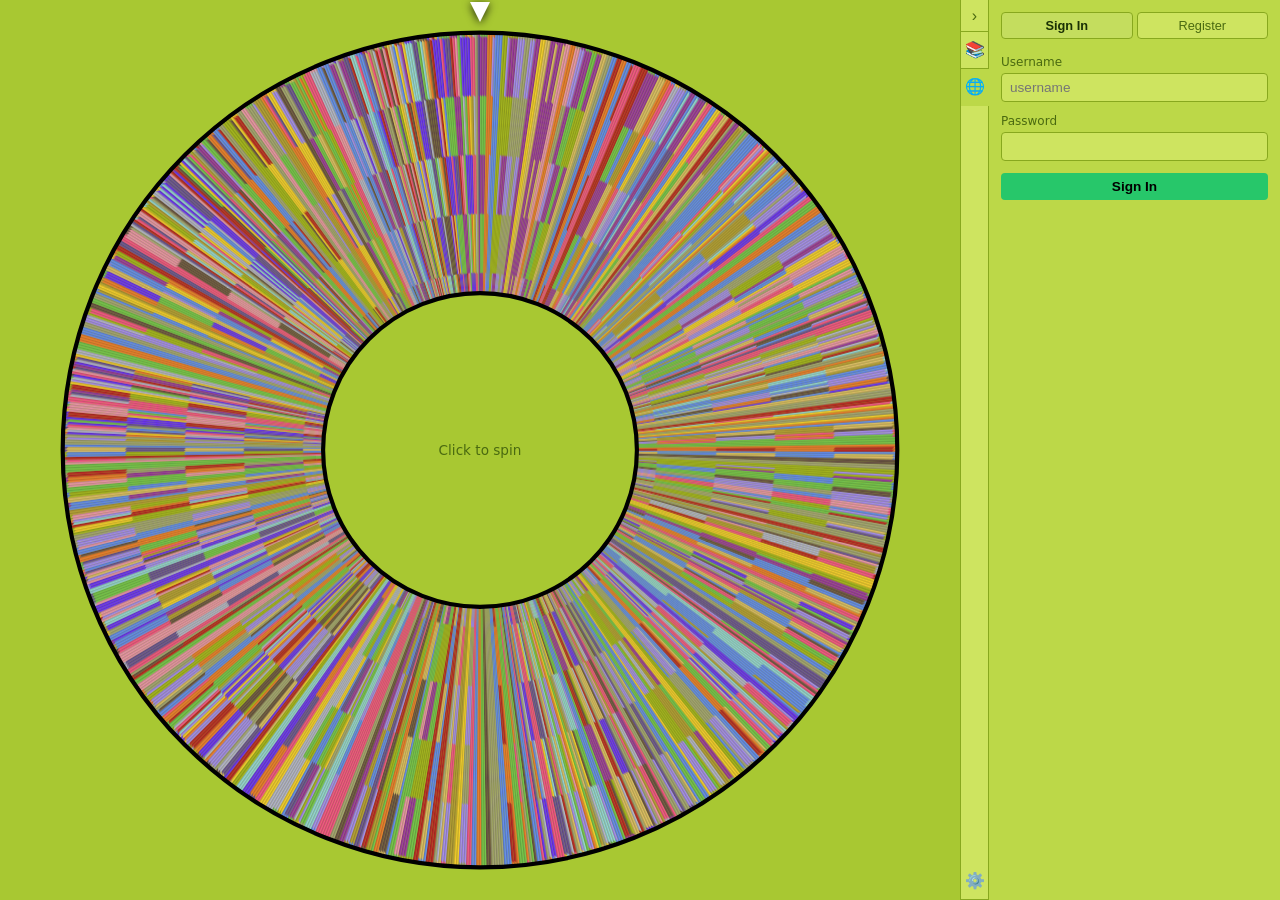
==== commit 346a87a4: "minor improvements" ====
--- a/client/index.html
+++ b/client/index.html
@@ -135,6 +135,15 @@
       </div>
       <div class="list-body" id="body-pool"></div>
     </div>
+    <div class="list-panel" id="panel-todo" data-list="todo">
+      <div class="list-header" id="header-todo">
+        <span class="list-collapse-arrow">▾</span>
+        <span class="list-title">The Pile</span>
+        <span class="list-count" id="count-todo">0 / 0</span>
+        <button class="edit-btn is-pen" id="edit-todo" title="Edit list"><span class="pen-icon">✏</span></button>
+      </div>
+      <div class="list-body" id="body-todo"></div>
+    </div>
     <div class="list-panel" id="panel-done" data-list="done">
       <div class="list-header" id="header-done">
         <span class="list-collapse-arrow">▾</span>
@@ -144,15 +153,6 @@
       </div>
       <div class="list-body" id="body-done"></div>
     </div>
-    <div class="list-panel" id="panel-todo" data-list="todo">
-      <div class="list-header" id="header-todo">
-        <span class="list-collapse-arrow">▾</span>
-        <span class="list-title">The Pile</span>
-        <span class="list-count" id="count-todo">0 / 0</span>
-        <button class="edit-btn is-pen" id="edit-todo" title="Edit list"><span class="pen-icon">✏</span></button>
-      </div>
-      <div class="list-body" id="body-todo"></div>
-    </div>
   </div>
 
   <button id="reset-btn">↺ Reset all lists</button>
--- a/client/style.css
+++ b/client/style.css
@@ -539,7 +539,7 @@
 .online-section-title { font-size: 0.75rem; font-weight: 700; letter-spacing: 0.05em; text-transform: uppercase; color: var(--text-dim); }
 .online-tabs { display: flex; gap: 4px; margin-bottom: 4px; }
 .online-tab { flex: 1; padding: 5px; background: var(--surface2); border: 1px solid var(--border); border-radius: 4px; color: var(--text-dim); cursor: pointer; font-size: 0.8rem; }
-.online-tab.active { background: rgba(255,255,255,0.12); color: var(--text); }
+.online-tab.active { background: rgba(255,255,255,0.12); color: var(--text); font-weight: bold; }
 .online-field { display: flex; flex-direction: column; gap: 4px; }
 .online-label { font-size: 0.75rem; color: var(--text-dim); }
 .online-input { width: 100%; padding: 6px 8px; background: var(--surface2); border: 1px solid var(--border); border-radius: 4px; color: var(--text); font-size: 0.85rem; }
